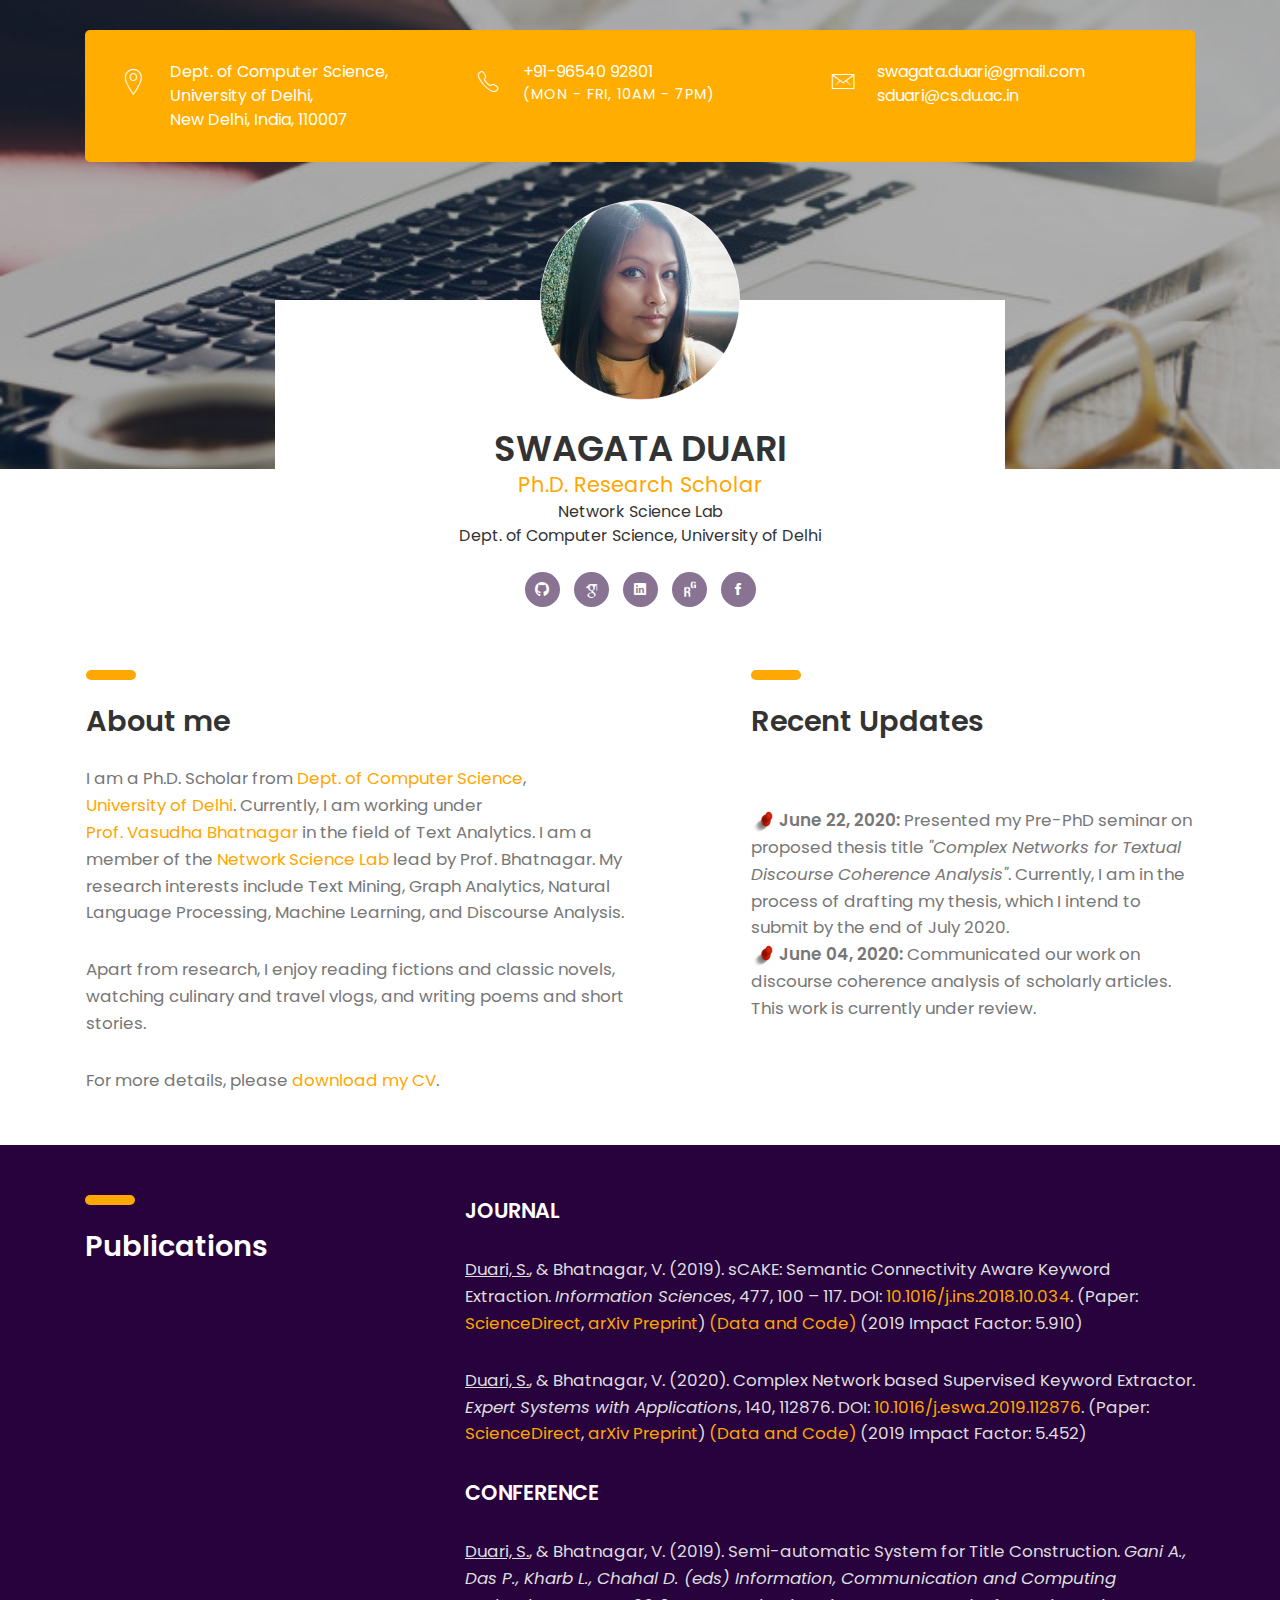
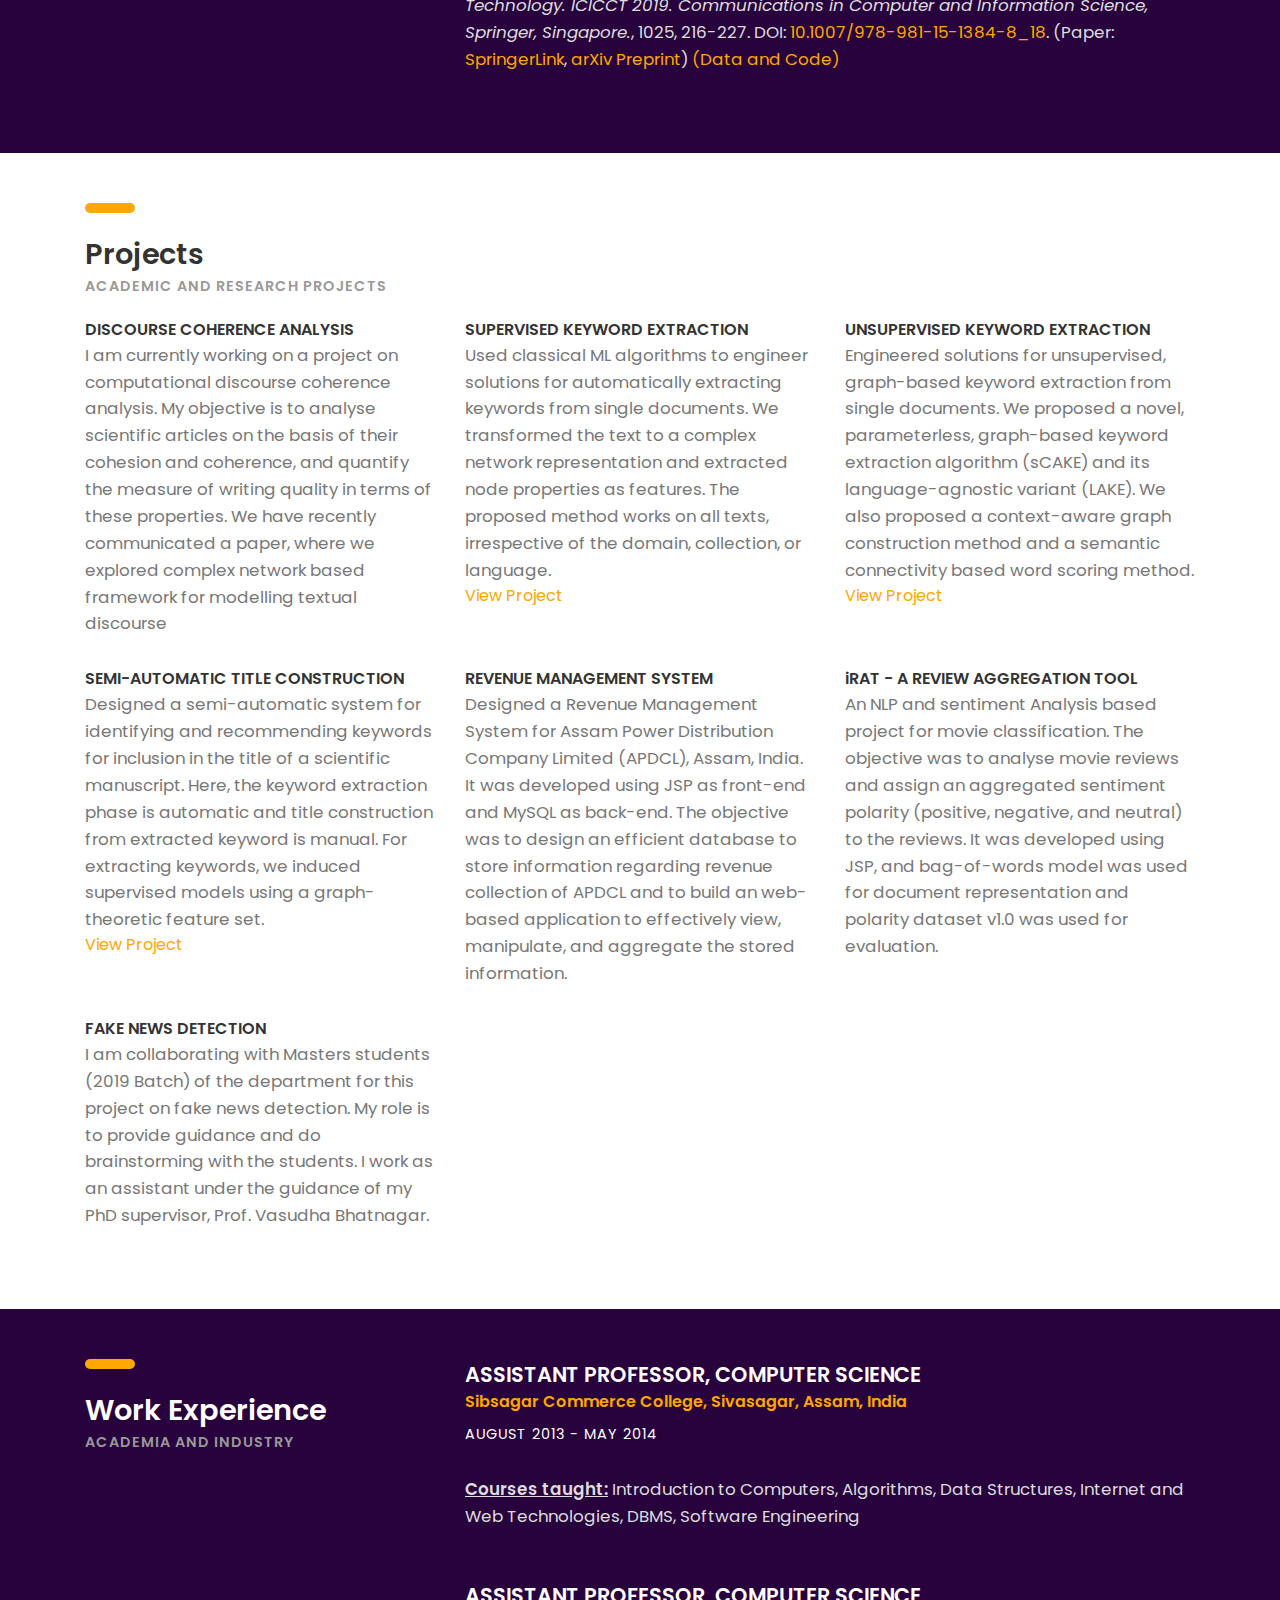
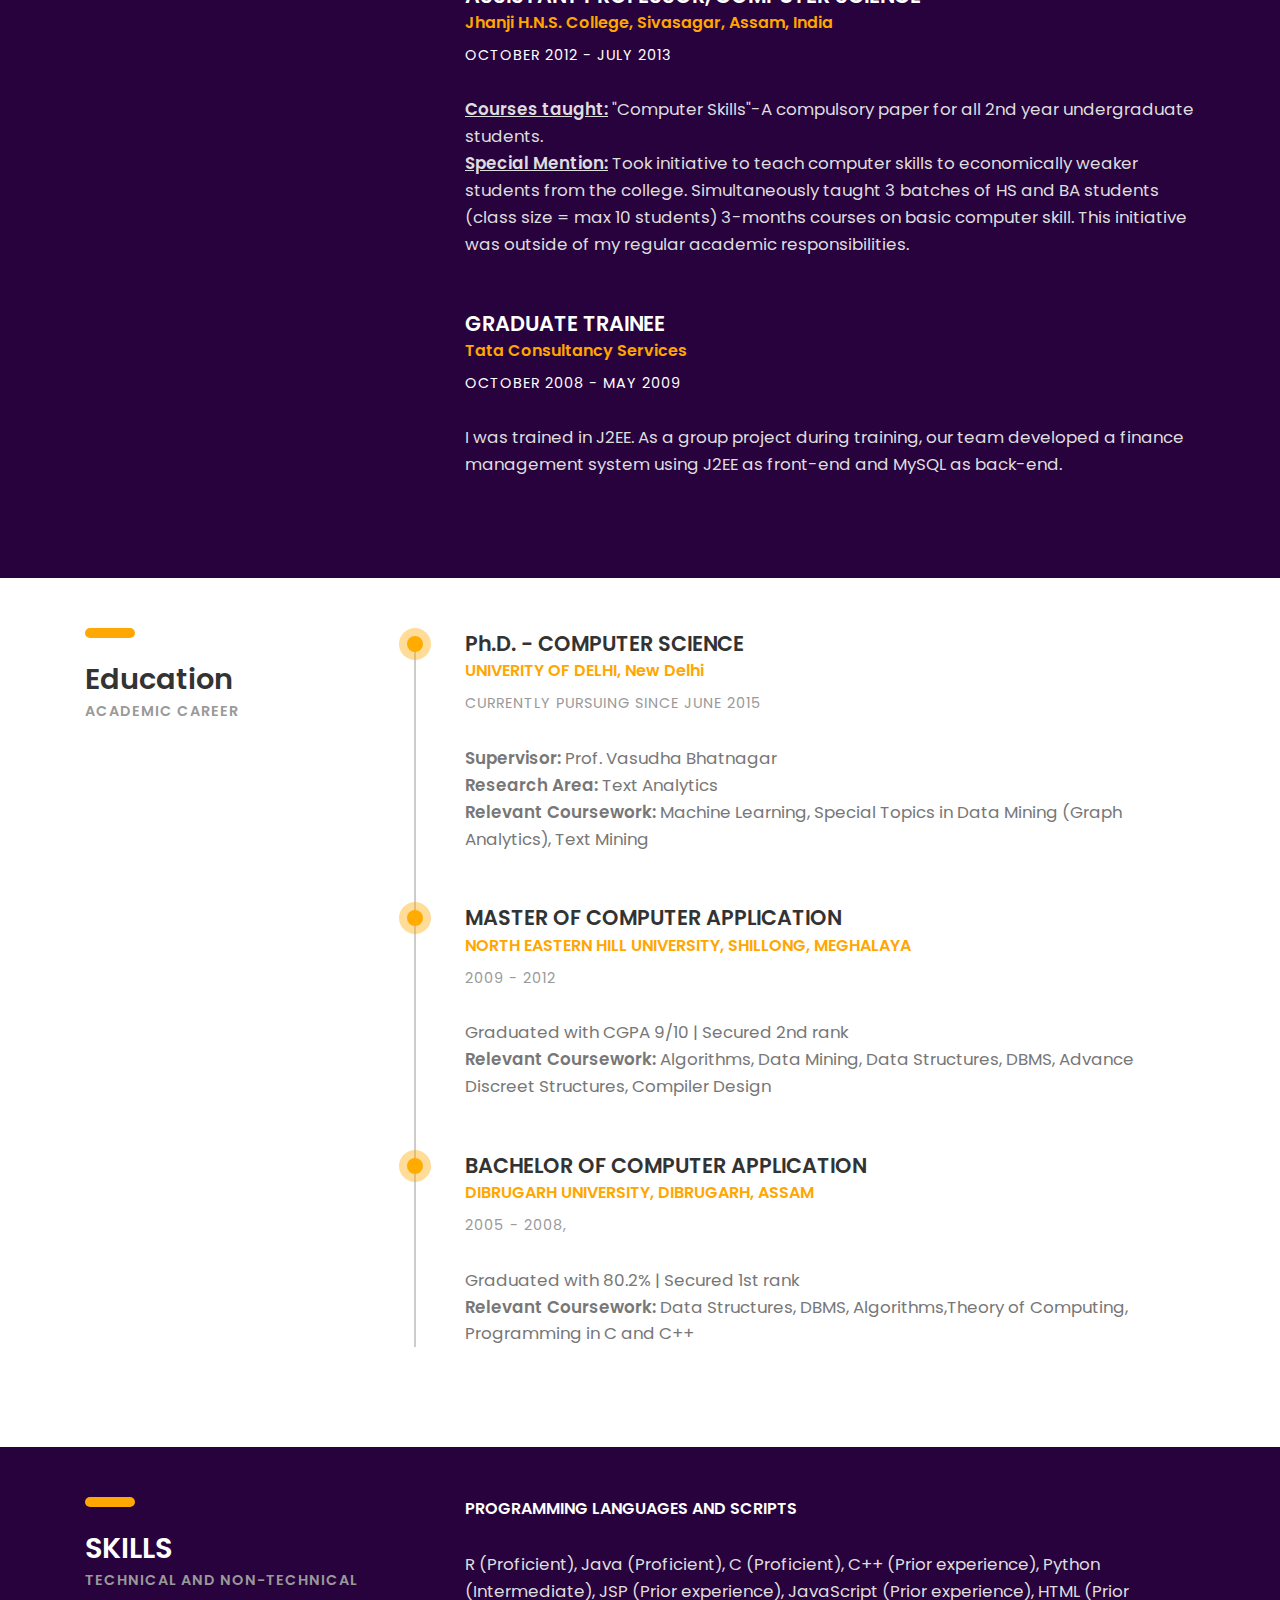
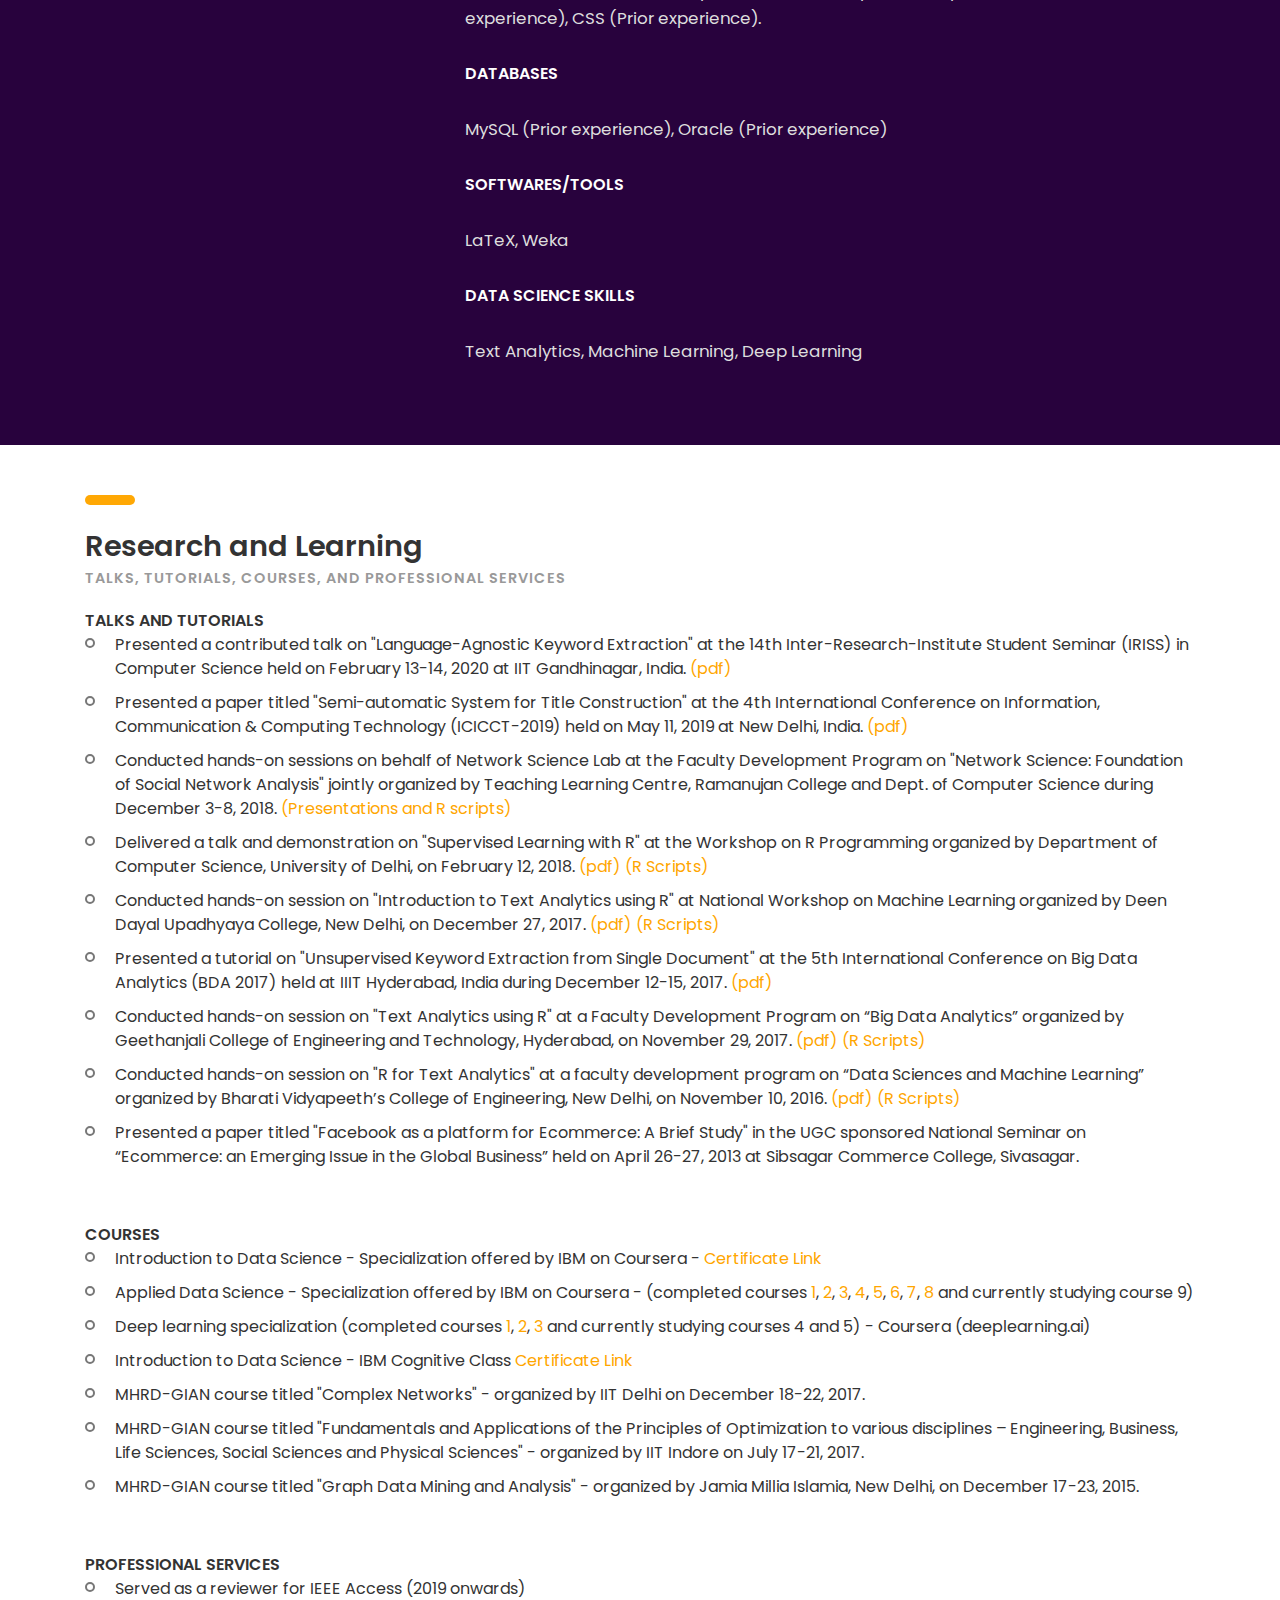
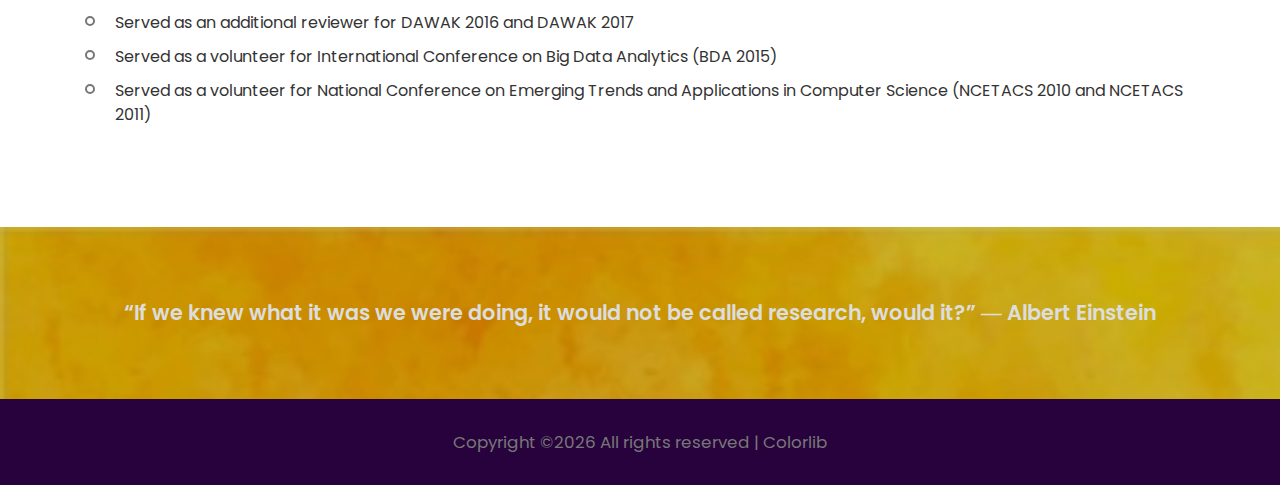
==== index.html @ e76c16fc "updated index.html" ====
<!DOCTYPE HTML>
<html lang="en">
<head>
	<title>Swagata Duari</title>
	<meta http-equiv="X-UA-Compatible" content="IE=edge">
    <meta name="viewport" content="width=device-width, initial-scale=1">
	<meta charset="UTF-8">
	
	
	<!-- Font -->
	
	<link href="https://fonts.googleapis.com/css?family=Poppins:400,500,600,700%7CAllura" rel="stylesheet">
	
	<!-- Stylesheets -->
	
	<link href="common-css/bootstrap.css" rel="stylesheet">
	
	<link href="common-css/ionicons.css" rel="stylesheet">
	
	<link href="common-css/fluidbox.min.css" rel="stylesheet">
	
	<link href="01-cv-portfolio/css/styles.css" rel="stylesheet">
	
	<link href="01-cv-portfolio/css/responsive.css" rel="stylesheet">
	
</head>
<body>
	
	<header>
		<div class="container">
			<div class="heading-wrapper">
				<div class="row">
					<div class="col-sm-6 col-md-6 col-lg-4">
						<div class="info">
							<i class="icon ion-ios-location-outline"></i>
							<div class="right-area">
								<h5>Dept. of Computer Science, University of Delhi,</h5>
								<h5> New Delhi, India, 110007</h5>
							</div><!-- right-area -->
						</div><!-- info -->
					</div><!-- col-sm-4 -->
					
					<div class="col-sm-6 col-md-6 col-lg-4">
						<div class="info">
							<i class="icon ion-ios-telephone-outline"></i>
							<div class="right-area">
								<h5>+91-96540 92801</h5>
								<h6>(MON - FRI, 10AM - 7PM)</h6>
							</div><!-- right-area -->
						</div><!-- info -->
					</div><!-- col-sm-4 -->
					
					<div class="col-sm-6 col-md-6 col-lg-4">
						<div class="info">
							<i class="icon ion-ios-email-outline"></i>
							<div class="right-area">
								<h5>swagata.duari@gmail.com</h5>
								<h5>sduari@cs.du.ac.in</h5>
							</div><!-- right-area -->
						</div><!-- info -->
					</div><!-- col-sm-4 -->
				</div><!-- row -->
			</div><!-- heading-wrapper -->
		</div><!-- container -->
	</header>

<!-- ================================================================Intro====================================================================================== -->
	
	<section class="intro-section">
		<div class="container">
			<div class="row">
				<div class="col-md-1 col-lg-2"></div>
				<div class="col-md-10 col-lg-8">
					<div class="intro">
						<div class="profile-img"><img src="images/roundPic.jpg" alt=""></div>
						<h2><b>SWAGATA DUARI</b></h2>
						<h4 class="font-yellow">Ph.D. Research Scholar</h4>
						<h5>Network Science Lab</h5>
						<h5>Dept. of Computer Science, University of Delhi</h5>
						<br>
						<ul class="social-icons">
							<li><a href="https://github.com/SDuari"><i class="ion-social-github"></i></a></li>
							<li><a href="https://scholar.google.co.in/citations?user=XP0MTwIAAAAJ&hl=en&oi=ao"><i><img src="images/gs-logo.png" alt=""/></i></a></li>
							<li><a href="https://www.linkedin.com/in/swagata-duari/"><i class="ion-social-linkedin"></i></a></li>
							<li><a href="https://www.researchgate.net/profile/Swagata_Duari2"><i><img src="images/research-gate.png" alt=""/></i></a></li>
							<li><a href="https://www.facebook.com/swagata.duari"><i class="ion-social-facebook"></i></a></li>
						</ul>
					</div><!-- intro -->
				</div><!-- col-sm-8 -->
			</div><!-- row -->
		</div><!-- container -->
	</section><!-- intro-section -->






<!-- ===============================================================About Me - Dummy============================================================================== -->
	
	
	<section class="about-section section">
		<div class="container">
			<div class="row">
				<table style="width:100%">
				<tr>
				<td><div class="col-sm-8">
					<div class="heading">
						<h3><b>About me</b></h3>
						<h6 class="font-lite-black"><b></b></h6>
					</div>

				</div><!-- col-sm-4 --></td>
				<td style="padding:0 55px 0 0;"><p> </p></td>
				<td><div class="col-sm-8">
					<div class="heading">
						<h3><b>Recent Updates</b></h3>
					</div>
				</div><!-- col-sm-4 --></td>
				</tr>

				<tr>
				<td><div class="col-sm-12">
					<p class="margin-b-30" style="text-align:left;">I am a Ph.D. Scholar from <a href="http://cs.du.ac.in/" class="font-yellow">Dept. of Computer Science</a>, <a href="http://du.ac.in" class="font-yellow">University of Delhi</a>. Currently, I am working under <a href="http://people.du.ac.in/~vbhatnagar/" class="font-yellow">Prof. Vasudha Bhatnagar</a> in the field of Text Analytics. I am a member of the <a href="http://people.du.ac.in/~vbhatnagar/NetworkScienceLab/NSLab.htm" class="font-yellow">Network Science Lab</a> lead by Prof. Bhatnagar. My research interests include Text Mining, Graph Analytics, Natural Language Processing, Machine Learning, and Discourse Analysis.</p>

					<!--<p class="margin-b-30">The goal of my PhD work is to develop computational methods for automatic analysis of long documents for the purpose of quantitative and qualitative assessment. Recently I worked on the problem of Automatic Keyword Extraction, and proposed a novel, parameterless, graph-based keyword extraction algorithm and its language-agnostic variant. I have also worked on semi-automatic title construction and supervised keyword extraction using graph-theoretic methods. Currently, I am working on the problem of coherence analysis. I intend to apply complex network based techniques to quantify coherence of text documents.</p>-->


					<p class="margin-b-30">Apart from research, I enjoy reading fictions and classic novels, watching culinary and travel vlogs, and writing poems and short stories.</p>

					<p>For more details, please <a href="https://docs.google.com/document/d/18GXI3bz4YTKmQ0t-w3q9WnqJ4L9rreQblveJZxcPjPU/export?format=pdf" class="font-yellow">download my CV</a>.</p>
				</div><!-- col-sm-8 --></td>
				<td style="padding:0 55px 0 0;"><p> </p></td>
				<td><div class="col-md-12 col-sm-12">
	  				<div class="experience margin-b-30" style="white-space:wrap">
            					<div id="image" style="display:inline;">
        						<img src="images/pin-clipart.png" style='height: 24px; width: 24px;'/>
    						</div>

    						<div id="texts" style="display:inline; white-space:wrap;"> 
        						<p style="display:inline;"><b>June 22, 2020:</b> Presented my Pre-PhD seminar on proposed thesis title <i>"Complex Networks for Textual Discourse Coherence Analysis"</i>. Currently, I am in the process of drafting my thesis, which I intend to submit by the end of July 2020.</p>
    						</div> <br/>

						<div id="image" style="display:inline;">
        						<img src="images/pin-clipart.png" style='height: 24px; width: 24px;'/>
    						</div>

    						<div id="texts" style="display:inline; white-space:wrap;"> 
        						<p style="display:inline;"><b>June 04, 2020:</b> Communicated our work on discourse coherence analysis of scholarly articles. This work is currently under review.</p>
    						</div>


						
						<!--/ul-->
         				</div><!-- section title-->
				</div><!-- col-md--></td>
				</tr>
				</table>
				
				
			</div><!-- row -->
		</div><!-- container -->
	</section><!-- about-section -->




<!-- =============================================================PUBLICATIONS============================================================================== -->

	<section class="experience-section section">
		<div class="container">
			<div class="row">
				<div class="col-sm-4">
					<div class="heading">
						<h3><b>Publications</b></h3>
						
					</div>
				</div><!-- col-sm-4 -->
				<div class="col-sm-8">
					<h4 class="margin-tb-20"><b>JOURNAL</b></h4>
					<p class="font-semi-white margin-tb-30"><u>Duari, S.</u>, & Bhatnagar, V. (2019). sCAKE: Semantic Connectivity Aware Keyword Extraction. <i>Information Sciences</i>, 477, 100 – 117. DOI: <a href="https://doi.org/10.1016/j.ins.2018.10.034" class="font-yellow">10.1016/j.ins.2018.10.034</a>. (Paper: <a href="https://www.sciencedirect.com/science/article/pii/S0020025518308521" class="font-yellow">ScienceDirect</a>, <a href="https://arxiv.org/abs/1811.10831" class="font-yellow">arXiv Preprint</a>) <a href="https://github.com/SDuari/sCAKE-and-LAKE" class="font-yellow">(Data and Code)</a> (2019 Impact Factor: 5.910)</p>

					<p class="font-semi-white margin-tb-30"><u>Duari, S.</u>, & Bhatnagar, V. (2020). Complex Network based Supervised Keyword Extractor. <I>Expert Systems with Applications</I>, 140, 112876. DOI: <a href="https://doi.org/10.1016/j.eswa.2019.112876" class="font-yellow">10.1016/j.eswa.2019.112876</a>. (Paper: <a href="https://www.sciencedirect.com/science/article/pii/S095741741930586X" class="font-yellow">ScienceDirect</a>, <a href="https://arxiv.org/abs/1909.12009" class="font-yellow">arXiv Preprint</a>) <a href="https://github.com/SDuari/Supervised-Keyword-Extraction" class="font-yellow">(Data and Code)</a> (2019 Impact Factor: 5.452)</p>


					<h4 class="margin-tb-20"><b>CONFERENCE</b></h4>
					<p class="font-semi-white margin-tb-30"><u>Duari, S.</u>, & Bhatnagar, V. (2019). Semi-automatic System for Title Construction. <i> Gani A., Das P., Kharb L., Chahal D. (eds) Information, Communication and Computing Technology. ICICCT 2019. Communications in Computer and Information Science, Springer, Singapore.</i>, 1025, 216-227. DOI: <a href="https://doi.org/10.1007/978-981-15-1384-8_18" class="font-yellow">10.1007/978-981-15-1384-8_18</a>. (Paper: <a href="https://link.springer.com/chapter/10.1007/978-981-15-1384-8_18" class="font-yellow">SpringerLink</a>, <a href="https://arxiv.org/abs/1905.00470" class="font-yellow">arXiv Preprint</a>) <a href="https://github.com/SDuari/Semiautomatic_Title_Construction" class="font-yellow">(Data and Code)</a></p>
				</div><!-- col-sm-8 -->
			</div><!-- row -->
		</div><!-- container -->
	</section><!-- journal-section -->

<!-- ================================================================PROJECTS=================================================================================== -->

	<section class="iconboxes-section section" id="counter">
		<div class="container">
			<div class="row">
				<div class="col-sm-12">
					<div class="heading">
						<h3><b>Projects</b></h3>
						<h6 class="font-lite-black"><b>ACADEMIC AND RESEARCH PROJECTS</b></h6>
					</div>
				</div><!-- col-sm-12 -->
				
				<div class="col-sm-6 col-md-6 col-lg-4">
					<div class="iconbox margin-b-30">
						<i class="line-icon icon-rocket"></i>
						<h5 class="margin-tb-20"><b>DISCOURSE COHERENCE ANALYSIS</b></h5>
						<p>I am currently working on a project on computational discourse coherence analysis. My objective is to analyse scientific articles on the basis of their      
                                                cohesion and coherence, and quantify the measure of writing quality in terms of these properties. We have recently communicated a paper, where we explored 
                                                complex network based framework for modelling textual discourse</p>
					</div><!-- counter -->
				</div><!-- col-md-4 -->
				
				<div class="col-sm-6 col-md-6 col-lg-4">
					<div class="iconbox margin-b-30">
						<i class="line-icon icon-cut"></i>
						<h5 class="margin-tb-20"><b>SUPERVISED KEYWORD EXTRACTION</b></h5>
						<p>Used classical ML algorithms to engineer solutions for automatically extracting keywords from single documents. We transformed the text to a complex 						network representation and extracted node properties as features. The proposed method works on all texts, irrespective of the domain, collection, or 							language.</p>
						<a href="https://github.com/SDuari/Supervised-Keyword-Extraction" class="font-yellow">View Project</a>
					</div><!-- counter -->
				</div><!-- col-md-4 -->
				
				<div class="col-sm-6 col-md-6 col-lg-4">
					<div class="iconbox margin-b-30">
						<i class="line-icon icon-star"></i>
						<h5 class="margin-tb-20"><b>UNSUPERVISED KEYWORD EXTRACTION</b></h5>
						<p>Engineered solutions for unsupervised, graph-based keyword extraction from single documents. We proposed a novel, parameterless, graph-based keyword 						extraction algorithm (sCAKE) and its language-agnostic variant (LAKE). We also proposed a context-aware graph construction method and a semantic 							connectivity based word scoring method.</p>
						<a href="https://github.com/SDuari/sCAKE-and-LAKE" class="font-yellow">View Project</a>
					</div><!-- counter -->
				</div><!-- col-md-4 -->

				<div class="col-sm-6 col-md-6 col-lg-4">
					<div class="iconbox margin-b-30">
						<i class="line-icon icon-star"></i>
						<h5 class="margin-tb-20"><b>SEMI-AUTOMATIC TITLE CONSTRUCTION</b></h5>
						<p>Designed a semi-automatic system for identifying and recommending keywords for inclusion in the title of a scientific manuscript. Here, the keyword 							extraction phase is automatic and title construction from extracted keyword is manual. For extracting keywords, we induced supervised models using a graph-						theoretic feature set. </p>
						<a href="https://github.com/SDuari/Semiautomatic_Title_Construction" class="font-yellow">View Project</a>
					</div><!-- counter -->
				</div><!-- col-md-4 -->

				<div class="col-sm-6 col-md-6 col-lg-4">
					<div class="iconbox margin-b-30">
						<i class="line-icon icon-star"></i>
						<h5 class="margin-tb-20"><b>REVENUE MANAGEMENT SYSTEM</b></h5>
						<p>Designed a Revenue Management System for Assam Power Distribution Company Limited (APDCL), Assam, India. It was developed using JSP as front-end and 						MySQL as back-end. The objective was to design an efficient database to store information regarding revenue collection of APDCL and to build an web-based 						application to effectively view, manipulate, and aggregate the stored information.</p>
					</div><!-- counter -->
				</div><!-- col-md-4 -->

				<div class="col-sm-6 col-md-6 col-lg-4">
					<div class="iconbox margin-b-30">
						<i class="line-icon icon-star"></i>
						<h5 class="margin-tb-20"><b>iRAT - A REVIEW AGGREGATION TOOL</b></h5>
						<p>An NLP and sentiment Analysis based project for movie classification. The objective was to analyse movie reviews and assign an aggregated sentiment 							polarity (positive, negative, and neutral) to the reviews. It was developed using JSP, and bag-of-words model was used for document representation and 							polarity dataset v1.0 was used for evaluation.</p>
					</div><!-- counter -->
				</div><!-- col-md-4 -->

				<div class="col-sm-6 col-md-6 col-lg-4">
					<div class="iconbox margin-b-30">
						<i class="line-icon icon-star"></i>
						<h5 class="margin-tb-20"><b>FAKE NEWS DETECTION</b></h5>
						<p>I am collaborating with Masters students (2019 Batch) of the department for this project on fake news detection. My role is to provide guidance and do 						brainstorming with the students. I work as an assistant under the guidance of my PhD supervisor, Prof. Vasudha Bhatnagar.</p>
					</div><!-- counter -->
				</div><!-- col-md-4 -->
				
			</div><!-- row -->
		</div><!-- container -->
	</section><!-- progression-section -->


	
<!-- =================================================================Experience========================================================================== -->
	
	<section class="experience-section section">
		<div class="container">
			<div class="row">
				<div class="col-sm-4">
					<div class="heading">
						<h3><b>Work Experience</b></h3>
						<h6 class="font-lite-black"><b>ACADEMIA AND INDUSTRY</b></h6>
					</div>
				</div><!-- col-sm-4 -->
				<div class="col-sm-8">
				
					<div class="experience margin-b-50">
						<h4><b>ASSISTANT PROFESSOR, COMPUTER SCIENCE</b></h4>
						<h5 class="font-yellow"><b>Sibsagar Commerce College, Sivasagar, Assam, India</b></h5>
						<h6 class="margin-t-10">AUGUST 2013 - MAY 2014</h6>
						<p class="font-semi-white margin-tb-30"><b><u>Courses taught:</u></b> Introduction to Computers, Algorithms, Data Structures, Internet and Web Technologies, DBMS, Software Engineering </p>
					</div><!-- experience -->
					
					<div class="experience margin-b-50">
						<h4><b>ASSISTANT PROFESSOR, COMPUTER SCIENCE</b></h4>
						<h5 class="font-yellow"><b>Jhanji H.N.S. College, Sivasagar, Assam, India</b></h5>
						<h6 class="margin-t-10">OCTOBER 2012 - JULY 2013</h6>
						<p class="font-semi-white margin-tb-30"><b><u>Courses taught:</b></u> "Computer Skills"-A compulsory paper for all 2nd year undergraduate students.</br>
						<b><u>Special Mention:</b></u> Took initiative to teach computer skills to economically weaker students from the college. Simultaneously taught 3 batches of HS and BA students (class size = max 10 students) 3-months courses on basic computer skill. This initiative was outside of my regular academic responsibilities. </p>
						
					</div><!-- experience -->

					<div class="experience margin-b-50">
						<h4><b>GRADUATE TRAINEE</b></h4>
						<h5 class="font-yellow"><b>Tata Consultancy Services</b></h5>
						<h6 class="margin-t-10">OCTOBER 2008 - MAY 2009</h6>
						<p class="font-semi-white margin-tb-30">I was trained in J2EE. As a group project during training, our team developed a finance management system using J2EE as front-end and MySQL as back-end. </p>
						
					</div><!-- experience -->
					
				</div><!-- col-sm-8 -->
			</div><!-- row -->
		</div><!-- container -->
		
	</section><!-- experience-section -->

<!-- ============================================================Education======================================================================================== -->
	
	<section class="education-section section">
		<div class="container">
			<div class="row">
				<div class="col-sm-4">
					<div class="heading">
						<h3><b>Education</b></h3>
						<h6 class="font-lite-black"><b>ACADEMIC CAREER</b></h6>
					</div>
				</div><!-- col-sm-4 -->
				<div class="col-sm-8">
					<div class="education-wrapper">
						<div class="education margin-b-50">
							<h4><b>Ph.D. - COMPUTER SCIENCE</b></h4>
							<h5 class="font-yellow"><b>UNIVERITY OF DELHI, New Delhi</b></h5>
							<h6 class="font-lite-black margin-t-10">CURRENTLY PURSUING SINCE JUNE 2015</h6>
							<p class="margin-tb-30"><b>Supervisor:</b> Prof. Vasudha Bhatnagar</br>
										<b>Research Area:</b> Text Analytics </br>
										<b>Relevant Coursework:</b> Machine Learning, Special Topics in Data Mining (Graph Analytics), Text Mining </p>
						</div><!-- education -->
						
						<div class="education margin-b-50">
							<h4><b>MASTER OF COMPUTER APPLICATION</b></h4>
							<h5 class="font-yellow"><b>NORTH EASTERN HILL UNIVERSITY, SHILLONG, MEGHALAYA</b></h5>
							<h6 class="font-lite-black margin-t-10">2009 - 2012</h6>
							<p class="margin-tb-30">Graduated with CGPA 9/10 | Secured 2nd rank</br>
										<b>Relevant Coursework:</b> Algorithms, Data Mining, Data Structures, DBMS, Advance Discreet Structures, Compiler Design</p>
						</div><!-- education -->
						
						<div class="education margin-b-50">
							<h4><b>BACHELOR OF COMPUTER APPLICATION</b></h4>
							<h5 class="font-yellow"><b>DIBRUGARH UNIVERSITY, DIBRUGARH, ASSAM</b></h5>
							<h6 class="font-lite-black margin-t-10">2005 - 2008, </h6>
							<p class="margin-tb-30">Graduated with 80.2% | Secured 1st rank</br>
										<b>Relevant Coursework:</b> Data Structures, DBMS, Algorithms,Theory of Computing, Programming in C and C++</p>
						</div><!-- education -->
					</div><!-- education-wrapper -->
				</div><!-- col-sm-8 -->
			</div><!-- row -->
		</div><!-- container -->
		
	</section><!-- education-section -->


<!-- =============================================================SKILLS============================================================================== -->

	<section class="experience-section section">
		<div class="container">
			<div class="row">
				<div class="col-sm-4">
					<div class="heading">
						<h3><b>SKILLS</b></h3>
						<h6 class="font-lite-black"><b>TECHNICAL AND NON-TECHNICAL</b></h6>
					</div>
				</div><!-- col-sm-4 -->
				<div class="col-sm-8">
					<h5 class="margin-tb-20"><b>PROGRAMMING LANGUAGES AND SCRIPTS</b></h5>
					<p class="font-semi-white margin-tb-30">R (Proficient), Java (Proficient), C (Proficient), C++ (Prior
					experience), Python (Intermediate), JSP (Prior experience), JavaScript (Prior experience), HTML (Prior
					experience), CSS (Prior experience).</p>

					<h5 class="margin-tb-20"><b>DATABASES</b></h5>
					<p class="font-semi-white margin-tb-30">MySQL (Prior experience), Oracle (Prior experience)</p>

										

					<h5 class="margin-tb-20"><b>SOFTWARES/TOOLS</b></h5>
					<p class="font-semi-white margin-tb-30">LaTeX, Weka</p>

					<h5 class="margin-tb-20"><b>DATA SCIENCE SKILLS</b></h5>
					<p class="font-semi-white margin-tb-30">Text Analytics, Machine Learning, Deep Learning</p>
				</div><!-- col-sm-8 -->
			</div><!-- row -->
		</div><!-- container -->
	</section><!-- journal-section -->


<!-- ==============================================================RESEARCH AND LEARNING==================================================================== -->

<section class="education-section section">
		<div class="container">
			<div class="row">
				<div class="col-sm-8">
					<div class="heading">
						<h3><b>Research and Learning</b></h3>
						<h6 class="font-lite-black"><b>TALKS, TUTORIALS, COURSES, AND PROFESSIONAL SERVICES</b></h6>
					</div>
				</div><!-- col-sm-4 -->


			</div><!-- row -->
		</div><!-- container -->
		
		
		<div class="container">
			<div class="row">
				<div class="col-md-12 col-sm-12">
	  				<div class="experience margin-b-50">
            					<h5 class="margin-tb-20"><b>TALKS AND TUTORIALS</b></h5>
						<ul class="list margin-b-30">
						<li>Presented a contributed talk on "Language-Agnostic Keyword Extraction" at the 14th Inter-Research-Institute Student Seminar (IRISS) in Computer Science 						held on February 13-14, 2020 at IIT Gandhinagar, India. <a href="https://drive.google.com/open?id=1lowP1t8vgYLv4iL13QObIQLhR7VxJueH" class="font-yellow" 						>(pdf)</a></li>

						<li>Presented a paper titled "Semi-automatic System for Title Construction" at the 4th International Conference on Information, Communication & Computing 						Technology (ICICCT-2019) held on May 11, 2019 at New Delhi, India. <a href="https://drive.google.com/open?id=1UBiF9HQsLdJRKBgSruiJFwmNpL9pgUdT" class="font-yellow">(pdf)</a></li>

						<li>Conducted hands-on sessions on behalf of Network Science Lab at the Faculty Development Program on "Network Science: Foundation of 									Social Network Analysis" jointly organized by Teaching Learning Centre, Ramanujan College and Dept. of Computer Science during December 3-8, 2018. <a href 						="https://github.com/kirtiJain25/FDP_18" class="font-yellow">(Presentations and R scripts)</a></li>

						<li>Delivered a talk and demonstration on "Supervised Learning with R" at the Workshop on R Programming organized by Department of Computer Science, 							University of Delhi, on February 12, 2018. <a href = "https://drive.google.com/file/d/1qd1uMKx8swqth0C8B0iBmvWSLQCjd-Ou/view" class="font-yellow">(pdf)</a> 						<a href="https://github.com/SDuari/Supervised-Learning-in-R" class="font-yellow">(R Scripts)</a> </li>

						<li>Conducted hands-on session on "Introduction to Text Analytics using R" at National Workshop on Machine Learning organized by Deen Dayal Upadhyaya 							College, New Delhi, on December 27, 2017. <a href = "https://drive.google.com/file/d/1xCFVnOv1qRJ7gnBMkho3CSALOUHdB8Fu/view" class="font-yellow">(pdf)</a> 						<a href="https://github.com/SDuari/Text-Analytics" class="font-yellow">(R Scripts)</a> </li>

						
						<li>Presented a tutorial on "Unsupervised Keyword Extraction from Single Document" at the 5th International Conference on Big Data Analytics (BDA 							2017) held at IIIT Hyderabad, India during December 12-15, 2017. <a href = "https://drive.google.com/file/d/1wURS0RhmwLfLFsBXVYsWLDEJjvgA6qhb/								view" class="font-yellow">(pdf)</a> </li>

						<li>Conducted hands-on session on "Text Analytics using R" at a Faculty Development Program on “Big Data Analytics” organized by Geethanjali College 							of Engineering and Technology, Hyderabad, on November 29, 2017. <a href = "https://drive.google.com/file/d/1xCFVnOv1qRJ7gnBMkho3CSALOUHdB8Fu/								view" class="font-yellow">(pdf)</a> <a href="https://github.com/SDuari/Text-Analytics" class="font-yellow">(R Scripts)</a> </li>

						<li>Conducted hands-on session on "R for Text Analytics" at a faculty development program on “Data Sciences and Machine Learning” organized by 								Bharati Vidyapeeth’s College of Engineering, New Delhi, on November 10, 2016. <a href = "https://drive.google.com/file/d/										1xCFVnOv1qRJ7gnBMkho3CSALOUHdB8Fu/view" class="font-yellow">(pdf)</a> <a href="https://github.com/SDuari/Text-Analytics" class="font-yellow">(R Scripts)</a> 						</li>

						<li>Presented a paper titled "Facebook as a platform for Ecommerce: A Brief Study" in the UGC sponsored National Seminar on “Ecommerce: an Emerging 							Issue in the Global Business” held on April 26-27, 2013 at Sibsagar Commerce College, Sivasagar. </li>
						</ul>
						</br>

						<h5 class="margin-tb-20"><b>COURSES</b></h5>
						<ul class="list margin-b-30">

						<li>Introduction to Data Science - Specialization offered by IBM on Coursera - <a href="https://coursera.org/share/8e2f698589c37ad675ba4c27e0b2c30a" 
                                                class="font-yellow">Certificate Link</a> </li>

						<li>Applied Data Science - Specialization offered by IBM on Coursera -
						(completed courses <a href="https://coursera.org/share/29dfba20331f6f73738f8ab06d6b2d23" class="font-yellow">1</a>, 
						<a href="https://coursera.org/share/4c2fa74281ae715529e565e7e0b89bb3" class="font-yellow">2</a>, 
						<a href="https://coursera.org/share/93351f44e702ed4c6e94987388d30049" class="font-yellow">3</a>, 
						<a href="https://coursera.org/share/a92821c4179eae2020c995364491372d" class="font-yellow">4</a>, 
                                                <a href="https://coursera.org/share/12abaed59f32547c6a40d8ba3f6bfa96" class="font-yellow">5</a>, 
						<a href="https://coursera.org/share/6e8c1123c3df29dac0fd442900534e68" class="font-yellow">6</a>, 
						<a href="https://coursera.org/share/ac1a57784901a50030378fbee3258871" class="font-yellow">7</a>, 
						<a href="https://coursera.org/share/f79d11abcc3d089307ca0447a8615161" class="font-yellow">8</a> and currently studying course 9)</li>
						
						<li>Deep learning specialization (completed courses <a href="https://coursera.org/share/33fca0aab27ed29d46bbc8850be74d41" class="font-yellow">1</a>,
						<a href = "https://coursera.org/share/41dc94ef9df856f66c20afb90aea90ce" class="font-yellow">2</a>, 
						<a href = "https://coursera.org/share/62a59c98d1b64e20222713801ecc013e" class="font-yellow">3</a> 
						and currently studying courses 4 and 5) - Coursera (deeplearning.ai)</li>
						
						<li>Introduction to Data Science - IBM Cognitive Class <a href = "https://courses.cognitiveclass.ai/certificates/											bc075571322f4ade8a8aedd0892f2654" class="font-yellow">Certificate Link</a></li>
						
						<li>MHRD-GIAN course titled "Complex Networks" - organized by IIT Delhi on December 18-22, 2017.</li>
			
						<li>MHRD-GIAN course titled "Fundamentals and Applications of the Principles of Optimization to various disciplines – Engineering, Business, Life Sciences, 						Social Sciences and Physical Sciences" - organized by IIT Indore on July 17-21, 2017.</li>
			
						<li>MHRD-GIAN course titled "Graph Data Mining and Analysis" - organized by Jamia Millia Islamia, New Delhi, on December 17-23, 2015.</li>
  						</ul>
						</br>

						<h5 class="margin-tb-20"><b>PROFESSIONAL SERVICES</b></h5>
						<ul class="list margin-b-30">
	    					<li>Served as a reviewer for IEEE Access (2019 onwards)</li>
	    					<li>Served as an additional reviewer for DAWAK 2016 and DAWAK 2017</li>
	    					<li>Served as a volunteer for International Conference on Big Data Analytics (BDA 2015)</li>
	    					<li>Served as a volunteer for National Conference on Emerging Trends and Applications in Computer Science (NCETACS 2010 and NCETACS 2011)</li>
						</ul>	    
         				</div><!-- section title-->
				</div><!-- col-md-->
      			</div><!-- row-->
    		</div><!-- container-->
	</section><!-- education-section -->

<!-- =============================================================Quote================================================================================ -->
	
	<section class="counter-section" id="counter">
		<div class="container">
			<div class="quote">
			
				<h4 class="font-semi-white"><b>“If we knew what it was we were doing, it would not be called research, would it?” ― Albert Einstein</b></h4>
				
			</div><!-- row-->
		</div><!-- container-->
    </section><!-- counter-section-->

<!-- ===========================================================Footer======================================================================================= -->
	
	<footer>
		<p class="copyright">
			<!-- Link back to Colorlib can't be removed. Template is licensed under CC BY 3.0. -->
Copyright &copy;<script>document.write(new Date().getFullYear());</script> All rights reserved | <a href="https://colorlib.com" target="_blank">Colorlib</a>
<!-- Link back to Colorlib can't be removed. Template is licensed under CC BY 3.0. -->
		</p>


	</footer>
	
	
	<!-- SCIPTS -->
	
	<script src="common-js/jquery-3.2.1.min.js"></script>
	
	<script src="common-js/tether.min.js"></script>
	
	<script src="common-js/bootstrap.js"></script>
	
	<script src="common-js/isotope.pkgd.min.js"></script>
	
	<script src="common-js/jquery.waypoints.min.js"></script>
	
	<script src="common-js/progressbar.min.js"></script>
	
	<script src="common-js/jquery.fluidbox.min.js"></script>
	
	<script src="common-js/scripts.js"></script>
	
</body>
</html>
---- common-css/fluidbox.min.css ----
@-webkit-keyframes a{0%{-webkit-transform:translate(-50%,-50%) rotateX(0) rotateY(0);transform:translate(-50%,-50%) rotateX(0) rotateY(0)}50%{-webkit-transform:translate(-50%,-50%) rotateX(-180deg) rotateY(0);transform:translate(-50%,-50%) rotateX(-180deg) rotateY(0)}to{-webkit-transform:translate(-50%,-50%) rotateX(-180deg) rotateY(-180deg);transform:translate(-50%,-50%) rotateX(-180deg) rotateY(-180deg)}}@keyframes a{0%{-webkit-transform:translate(-50%,-50%) rotateX(0) rotateY(0);transform:translate(-50%,-50%) rotateX(0) rotateY(0)}50%{-webkit-transform:translate(-50%,-50%) rotateX(-180deg) rotateY(0);transform:translate(-50%,-50%) rotateX(-180deg) rotateY(0)}to{-webkit-transform:translate(-50%,-50%) rotateX(-180deg) rotateY(-180deg);transform:translate(-50%,-50%) rotateX(-180deg) rotateY(-180deg)}}.fluidbox{outline:none}.fluidbox__overlay{background-color:hsla(0,0%,100%,.85);cursor:pointer;cursor:zoom-out;opacity:0;pointer-events:none;position:fixed;top:-100%;left:0;bottom:-100%;right:0;-webkit-transition:all .5s ease-in-out;transition:all .5s ease-in-out}.fluidbox--opened .fluidbox__overlay{pointer-events:auto}.fluidbox__wrap{background-position:center center;background-size:cover;margin:0 auto;position:relative;-webkit-transition:all .5s ease-in-out;transition:all .5s ease-in-out}.fluidbox--closed .fluidbox__thumb,.fluidbox__thumb{-webkit-transition:opacity 0s ease-in-out 0s;transition:opacity 0s ease-in-out 0s}.fluidbox__ghost{background-size:100% 100%;background-position:center center;background-repeat:no-repeat;position:absolute;-webkit-transition:opacity 0s 0s,-webkit-transform .5s 0s;transition:opacity 0s 0s,-webkit-transform .5s 0s;transition:opacity 0s 0s,transform .5s 0s;transition:opacity 0s 0s,transform .5s 0s,-webkit-transform .5s 0s}.fluidbox--opened .fluidbox__ghost{cursor:pointer;cursor:zoom-out}.fluidbox--closed .fluidbox__ghost{-webkit-transition:opacity 0s .5s,-webkit-transform .5s 0s;transition:opacity 0s .5s,-webkit-transform .5s 0s;transition:opacity 0s .5s,transform .5s 0s;transition:opacity 0s .5s,transform .5s 0s,-webkit-transform .5s 0s}.fluidbox__loader{opacity:0;-webkit-perspective:200px;perspective:200px;pointer-events:none;position:absolute;top:0;left:0;bottom:0;right:0}.fluidbox__loader:before{background-color:hsla(0,0%,100%,.85);content:'';-webkit-transform-style:preserve-3d;transform-style:preserve-3d;position:absolute;top:50%;left:50%;width:20%;padding-bottom:20%;-webkit-transform:translate(-50%,-50%);transform:translate(-50%,-50%);-webkit-transition-property:-webkit-transform;transition-property:-webkit-transform;transition-property:transform;transition-property:transform,-webkit-transform;-webkit-transition-duration:.5s;transition-duration:.5s;-webkit-transition-delay:0s;transition-delay:0s}.fluidbox--loading .fluidbox__loader{opacity:1;-webkit-transition:opacity .5s ease-in-out .5s;transition:opacity .5s ease-in-out .5s}.fluidbox--loading .fluidbox__loader:before{-webkit-animation:a 1s 0s infinite ease-in-out forwards;animation:a 1s 0s infinite ease-in-out forwards}
/*# sourceMappingURL=fluidbox.min.css.map */
---- 01-cv-portfolio/css/styles.css ----
/*
====================================================

* 	[Master Stylesheet]
	
	Theme Name :  
	Version    :  
	Author     :  
	Author URI :  

====================================================

	TOC
	
	1. PRIMARY STYLES
	2. COMMONS FOR PAGE DESIGN
	3. HEADER
	4. INTRO SECTION
	5. PORFOLIO SECTION
	6. ABOUT SECTION
	7. EXPERIENCE SECTION
	8. EDUCATION SECTION
	9. COUNTER SECTION
	10. FOOTER

====================================================


/* ---------------------------------
1. PRIMARY STYLES
--------------------------------- */

html{ font-size: 100%; height: 100%; overflow-x: hidden; margin: 0px;  padding: 0px; touch-action: manipulation; }


body{ font-size: 16px; font-family: 'Poppins', serif; width: 100%; height: 100%; margin: 0; font-weight: 400;
	-webkit-font-smoothing: antialiased; -moz-osx-font-smoothing: grayscale; word-wrap: break-word; 
	color: #333; }

h1, h2, h3, h4, h5, h6, p, a, ul, span, li, img, inpot, button{ margin: 0; padding: 0; }

h1,h2,h3,h4,h5,h6{ line-height: 1.5; font-weight: inherit; }

h1,h2,h3{ font-family: 'Poppins', cursive; }

p{ line-height: 1.6; font-size: 1.05em; font-weight: 400; color: #777; }

h1{ font-size: 4em; line-height: 1; }
h2{ font-size: 2.2em; line-height: 1.1; }
h3{ font-size: 1.8em; }
h4{ font-size: 1.3em; }
h5{ font-size: 1em; }
h6{ font-size: .9em; letter-spacing: 1px; }

a, button{ display: inline-block; text-decoration: none; color: inherit; line-height: 1; 
	-webkit-transition: all .25s ease-in-out; transition: all .25s ease-in-out; }

a:focus, a:active, a:hover,
button:focus, button:active, button:hover,
a b.light-color:hover{ text-decoration: none; color: #FFA804; }

b{ font-weight: 600; }

img{ width: 100%; }

li{ list-style: none; display: inline-block; }

span{ display: inline-block; }

button{ outline: 0; border: 0; background: none; cursor: pointer; }

.icon{ font-size: 1.1em; display: inline-block; line-height: inherit; }

[class^="icon-"]:before, [class*=" icon-"]:before{ line-height: inherit; }

b.max-bold{ font-weight: 700; }



/* ---------------------------------
2. COMMONS FOR PAGE DESIGN
--------------------------------- */

.section{ padding: 50px 0 50px; }

.section .heading{ margin-bottom: 20px; }

.section .heading:before{ content:''; height: 10px; width: 50px; border-radius: 5px;
	margin-bottom: 20px; display: block; background: #FFA804; }
	
.margin-t-10{ margin-top: 10px; }

.margin-b-10{ margin-bottom: 10px; }
.margin-b-30{ margin-bottom: 30px; }
.margin-b-50{ margin-bottom: 50px; }

.margin-tb-30{ margin-top: 30px; margin-bottom: 30px; }

.font-yellow{ color: #FFA600; }

.font-semi-white{ color: #ddd; }

.font-lite-black{ color: #999; }


/* ---------------------------------
3. HEADER
--------------------------------- */

header{ position: absolute; top: 30px; left: 0; right: 0; z-index: 100; }

header .heading-wrapper{ border-radius: 5px; padding: 30px 40px 20px; background: #FFAD01; color: #fff; }

header .info{ margin-bottom: 10px; }

header .info .icon{ float: left; font-size: 30px; }

header .info .right-area{ margin-left: 45px; }

header .downlad-btn{ padding: 15px 30px; border-radius: 4px; float: right; margin-top: 30px;
	box-shadow: inset 0 0px 4px rgba(0,0,0,.3); background: #FFAD01; color: #fff; 
	-webkit-transition: all .2s ease; transition: all .2s ease; }

header .downlad-btn:hover{ -webkit-transform: translateY(-4px); transform: translateY(-4px); }


/* ---------------------------------
4. INTRO SECTION
--------------------------------- */

.intro-section{ padding-top: 200px; position: relative; background-size: cover; 
	z-index: 1;background-image: url(../../images/banner3.jpg); }

.intro-section:before{ content:''; z-index: -1; position: absolute; top: 0; bottom: 0; left: 0; 
	right: 0; background: rgba(0,0,0, .2); }
	
.intro-section:after{ content: ''; position: absolute; bottom: 0; left: 0; right: 0;
	height: 150px; z-index: -1; background: #fff; }

.intro{ padding: 0 20px; margin-top: 100px; text-align: center; background: #fff; }

.intro .profile-img{ height: 200px; width: 200px; border-radius: 100px; margin: 0 auto; 
	overflow: hidden; position: relative; top: -100px; margin-bottom: -70px;  }

.intro .information > li{ display: block; margin: 5px 0; }

.intro .social-icons > li > a{ height: 35px; line-height: 35px; width: 35px; border-radius: 20px; 
	overflow: hidden; z-index: 1; position: relative; margin: 0 5px 5px; background: #887392; color: #fff; }

.intro .social-icons > li > a:after{ content: ''; position: absolute; bottom: 0; left: 0; right: 0;
	top: 0; z-index: -1; border-radius: 20px; background: #FFA804; 
	-webkit-transition: all .2s ease; transition: all .2s ease;
	-webkit-transform: scale(0); transform: scale(0); }

.intro .social-icons > li > a:hover:after{ -webkit-transform: scale(1); transform: scale(1); }


/* ---------------------------------
5. PORFOLIO SECTION
--------------------------------- */

.portfolio-section{ padding-bottom: 30px; }

.portfolio-section .portfolioFilter{ margin-top: 60px; color: #666; }

.portfolio-section .portfolioFilter a{ margin: 10px 10px 10px 10px; }

.portfolio-section .portfolioFilter a.current{  color: #FFA804; }

.portfolio-section .portfolioContainer{ margin-left: 170px; margin-right: 160px; }

.portfolio-section .p-item{ display: inline; width: 50%; padding: 0 7.5px 0; margin-bottom: 15px; margin-top: 15px;}

.portfolio-section .p-item a{ display: inline; }


/* ---------------------------------
6. ABOUT SECTION
--------------------------------- */

.radial-progress{ position: relative; max-width: 200px; margin: 0 auto; }

.radial-progress .progressbar-text{ font-size: 2.2em; font-weight: 500; 
	padding-bottom: 25px!important; color: #333!important; }

.radial-progress .progressbar-text:after{ content:'%'; }

.radial-progress .progress-title{ position: absolute; top: 50%; left: 50%; width: 100%;
	letter-spacing: 0; text-align: center; transform: translate(-50%, 15px); color: #777; }

	

/* ---------------------------------
7. EXPERIENCE SECTION
--------------------------------- */

.experience-section{ background: #28023D; color: #fff; }

.experience .list > li{ display: block; position: relative; margin-bottom: 10px; padding-left: 30px; }

.experience .list > li:before{ content: ''; position: absolute; top: 5px; left: 0; height: 10px; 
	width: 10px; margin-top: 0px; display: block; border-radius: 10px; border: 2px solid #777; }

	
/* ---------------------------------
8. EDUCATION SECTION
--------------------------------- */

.education-wrapper{ position: relative; }

.education-wrapper:after{ content:''; position: absolute; top: 8px; bottom: 0; left: -51px;
	width: 2px; background: #ccc; }

.education-wrapper .education{ position: relative; }

.education-wrapper .education:after{ content:''; position: absolute; top: 8px; left: -58px; width: 16px; 
	height: 16px; border-radius: 10px; z-index: 1;
	box-shadow: 0 0 0 8px rgba(255,171,0, .4); background: #FFAB00; }
	
	
/* ---------------------------------
9. COUNTER SECTION
--------------------------------- */

.counter-section{ position: relative; padding: 70px 0 70px; background-size: cover; z-index: 1; 
	background-image: url(../../images/slider-yellow-1.jpg); color: #fff; }

.counter-section:after{ content:''; z-index: -1; position: absolute; top: 0; bottom: 0; left: 0; 
	right: 0; background: rgba(0,0,0, .2); }

.counter{ position: relative; }
	
.counter .title{ text-align: right; margin-right: 130px; }

.counter .desc{ position: absolute; bottom: 4px; right: 0px; width: 110px; }


/* RADIAL PREOGRESS SECTION */


.radial-progress{ position: relative; max-width: 200px; margin: 0 auto; }

.radial-progress .progressbar-text{ font-size: 2.2em; font-weight: 500; 
	padding-bottom: 25px!important; color: #333!important; }

.radial-progress .progressbar-text:after{ content:'%'; }

.radial-progress .progress-title{ position: absolute; top: 50%; left: 50%; width: 100%;
	letter-spacing: 0; text-align: center; transform: translate(-50%, 15px); color: #777; }

	
	
/* ---------------------------------
10. FOOTER
--------------------------------- */
.quote{text-align: center; }

.copyright{ text-align: center; padding: 30px 0; background: #28023D; }
---- 01-cv-portfolio/css/responsive.css ----
/* Screens Resolution : 992px
-------------------------------------------------------------------------- */
@media only screen and (max-width: 1200px) {
	/* ---------------------------------
	9. COUNTER SECTION
	--------------------------------- */

	.counter-section{ text-align: center; padding: 50px 0 20px; }

	.counter{ display: inline-block; }
	
	.counter .desc{ text-align: left; }
}

/* Screens Resolution : 992px
-------------------------------------------------------------------------- */
@media only screen and (max-width: 992px) {
	
	/* ---------------------------------
	4. INTRO SECTION
	--------------------------------- */

	.intro-section{ padding-top: 250px; }
	
}

/* Screens Resolution : 767px
-------------------------------------------------------------------------- */
@media only screen and (max-width: 767px) {
	
	/* ---------------------------------
	1. PRIMARY STYLES
	--------------------------------- */

	p{ line-height: 1.4; }

	h1{ font-size: 3em; }
	h2{ font-size: 2em; }
	h3{ font-size: 1.8em; }


	
	/* ---------------------------------
	2. COMMONS FOR PAGE DESIGN
	--------------------------------- */

	.section{ padding: 50px 0 0px; }

	.section .heading{ margin-bottom: 30px; }

	
	/* ---------------------------------
	4. INTRO SECTION
	--------------------------------- */

	.intro-section{ padding-top: 350px; }


	/* ---------------------------------
	5. PORFOLIO SECTION
	--------------------------------- */

	.portfolio-section{ padding-bottom: 0; }
	
	.portfolio-section .portfolioFilter{ margin: 0px 0 10px; }
	
	.portfolio-section .portfolioContainer{ margin-left: 0; margin-right: 0; }

	.portfolio-section .p-item{ width: 50%; padding: 0 15px 0px; }

	.portfolio-section .p-item{ max-width: 400px; }

	
	/* ---------------------------------
	8. EDUCATION SECTION
	--------------------------------- */
	
	.education-wrapper:after,
	.education-wrapper .education:after{ display: none; }

}

/* Screens Resolution : 575px
-------------------------------------------------------------------------- */
@media only screen and (max-width: 575px) {
	
	/* ---------------------------------
	1. PRIMARY STYLES
	--------------------------------- */

	body{ font-size: 14px;  }
	

	/* ---------------------------------
	5. PORFOLIO SECTION
	--------------------------------- */
	
	.portfolio-section .p-item{ width: 100%; }
	
}

/* Screens Resolution : 479px
-------------------------------------------------------------------------- */
@media only screen and (max-width: 479px) {


}

/* Screens Resolution : 359px
-------------------------------------------------------------------------- */
@media only screen and (max-width: 359px) {
	
	/* ---------------------------------
	3. HEADER
	--------------------------------- */

	header .heading-wrapper{  padding: 30px 20px 20px; }

	header .info .icon{ font-size: 25px; }

	header .info .right-area{ margin-left: 35px; }

}

/* Screens Resolution : 290px
-------------------------------------------------------------------------- */
@media only screen and (max-width: 290px) {

	
}

/* Screens Resolution : 290px
-------------------------------------------------------------------------- */
@media only screen and (max-width: 260px) {
	
	/* ---------------------------------
	3. HEADER
	--------------------------------- */

	header .heading-wrapper{  padding: 10px 15px 0px; }

	header .info .icon{ font-size: 15px; }

	header .info .right-area{ margin-left: 20px; }
	
	/* ---------------------------------
	4. INTRO SECTION
	--------------------------------- */

	.intro .profile-img{ width: 80%; height: auto; top: 0; margin-bottom: 10px; }
	
	.intro{ padding: 20px 10px 0; margin-right: -15px; margin-left: -15px; }
	
}
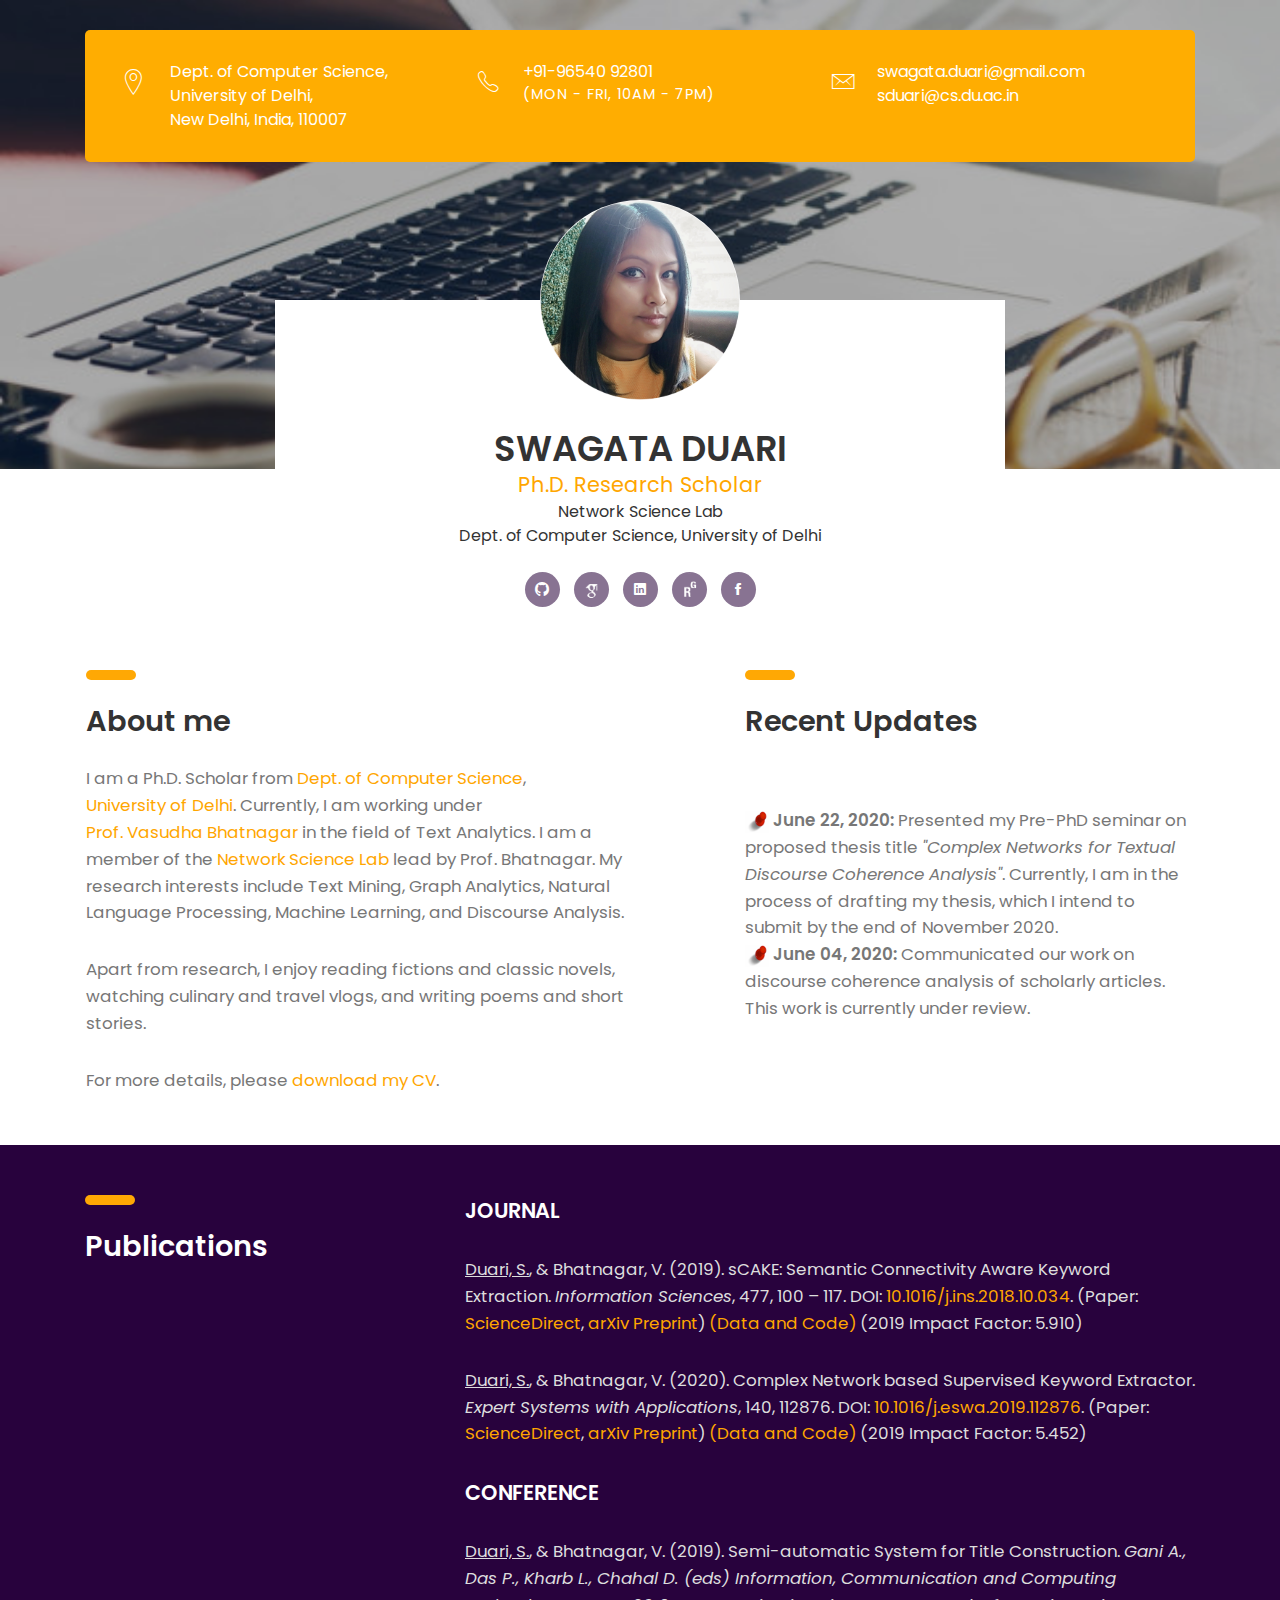
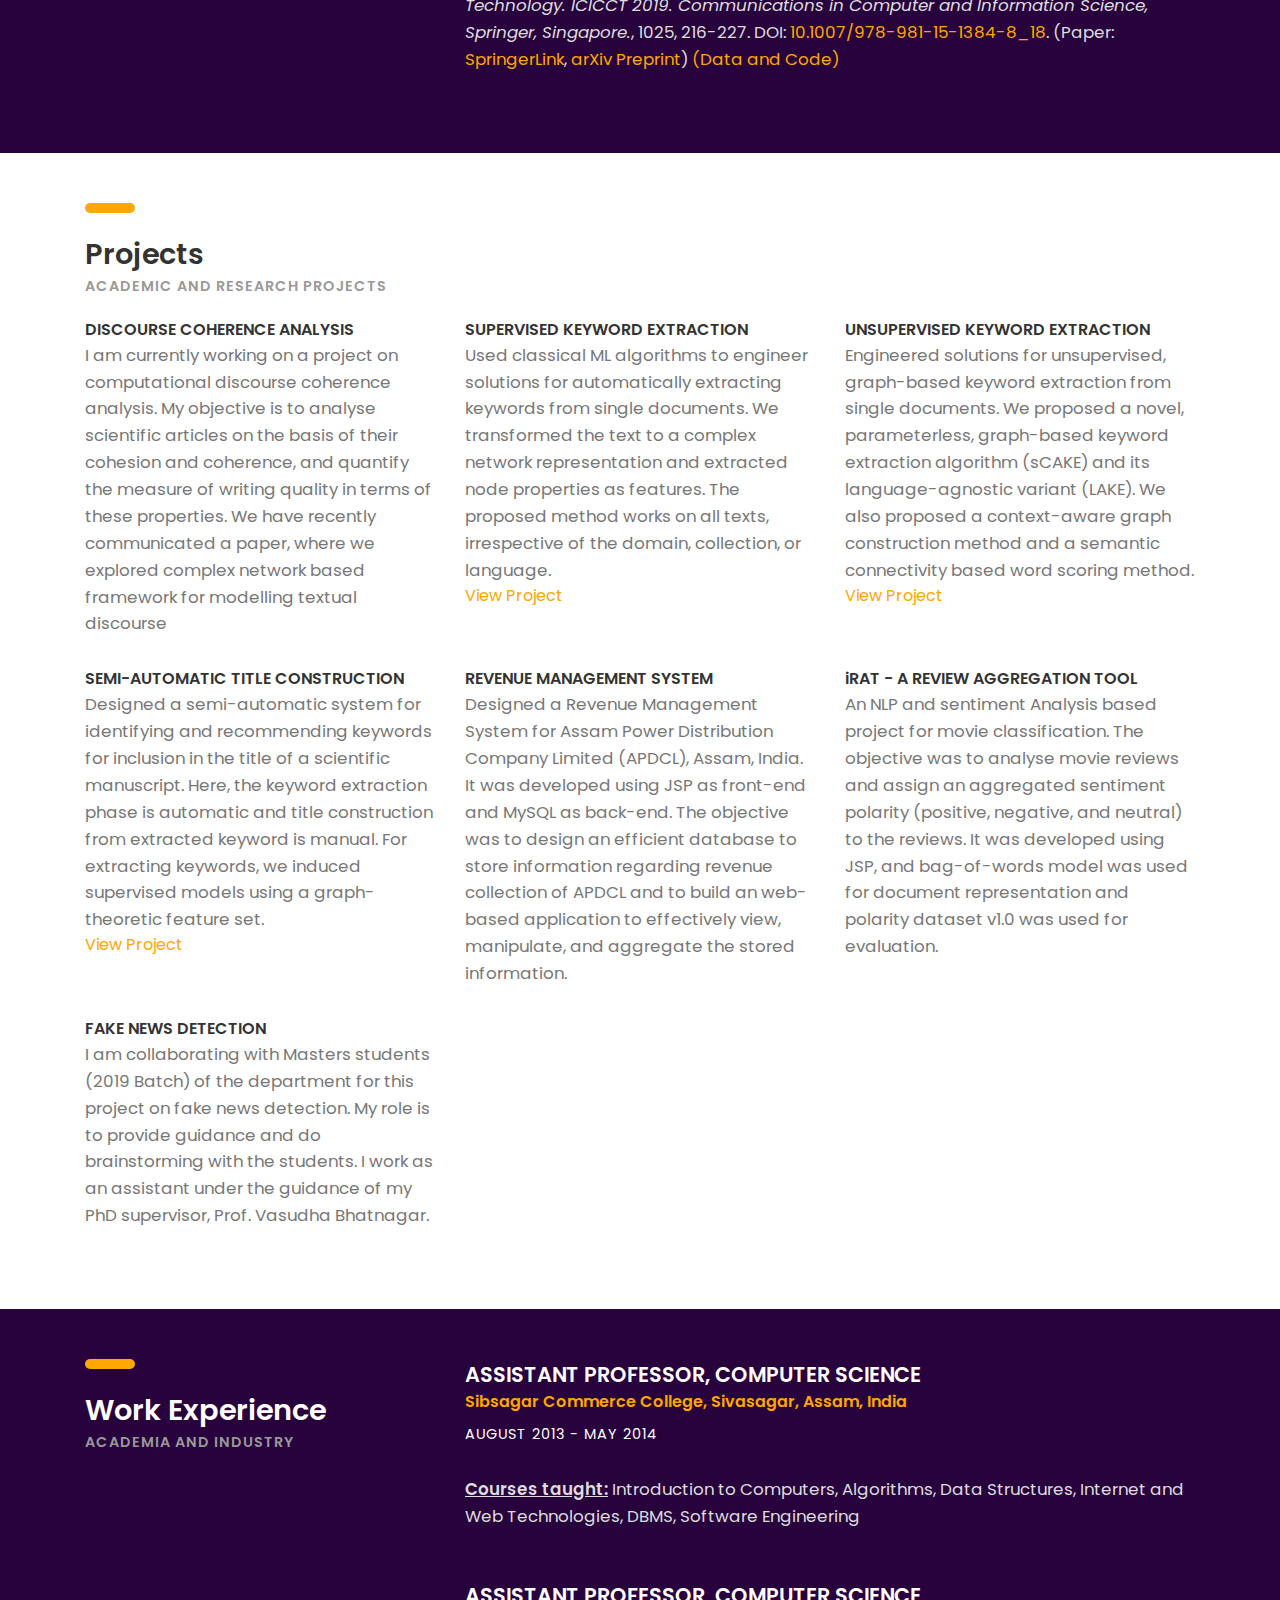
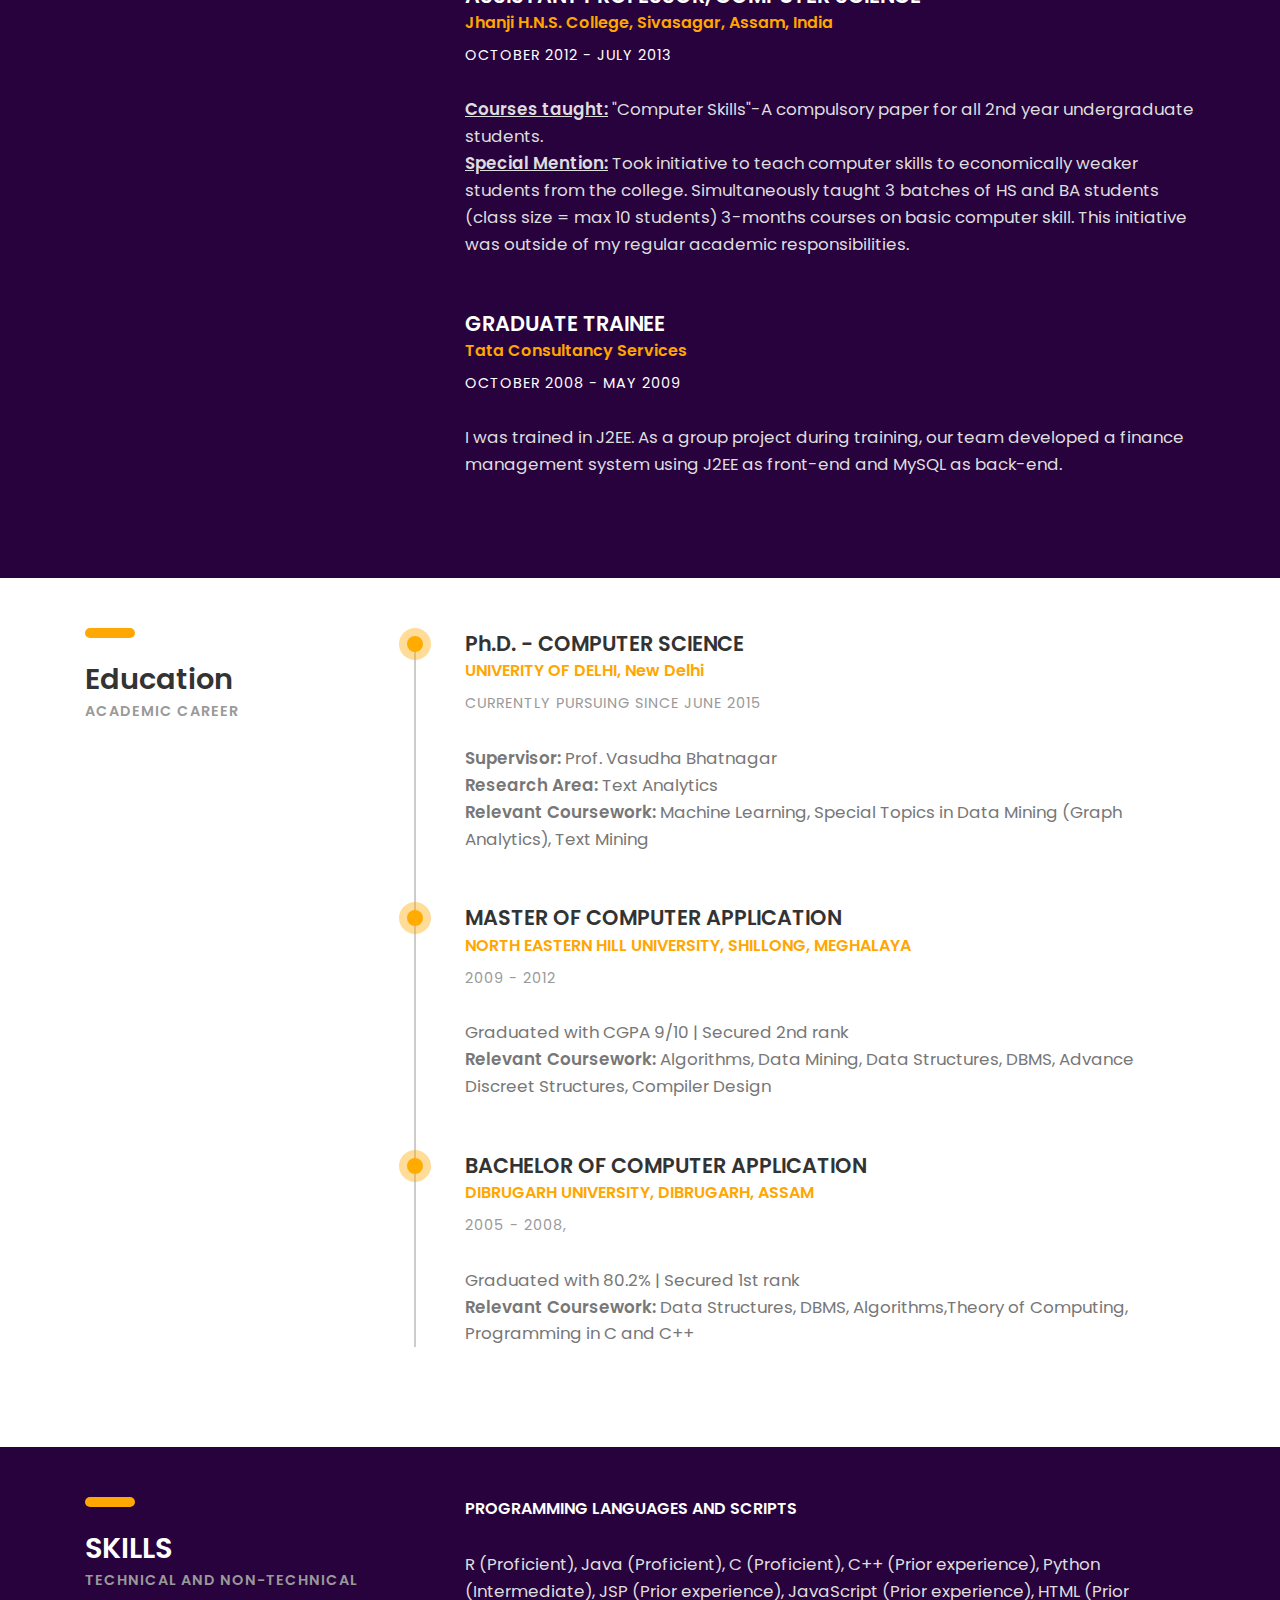
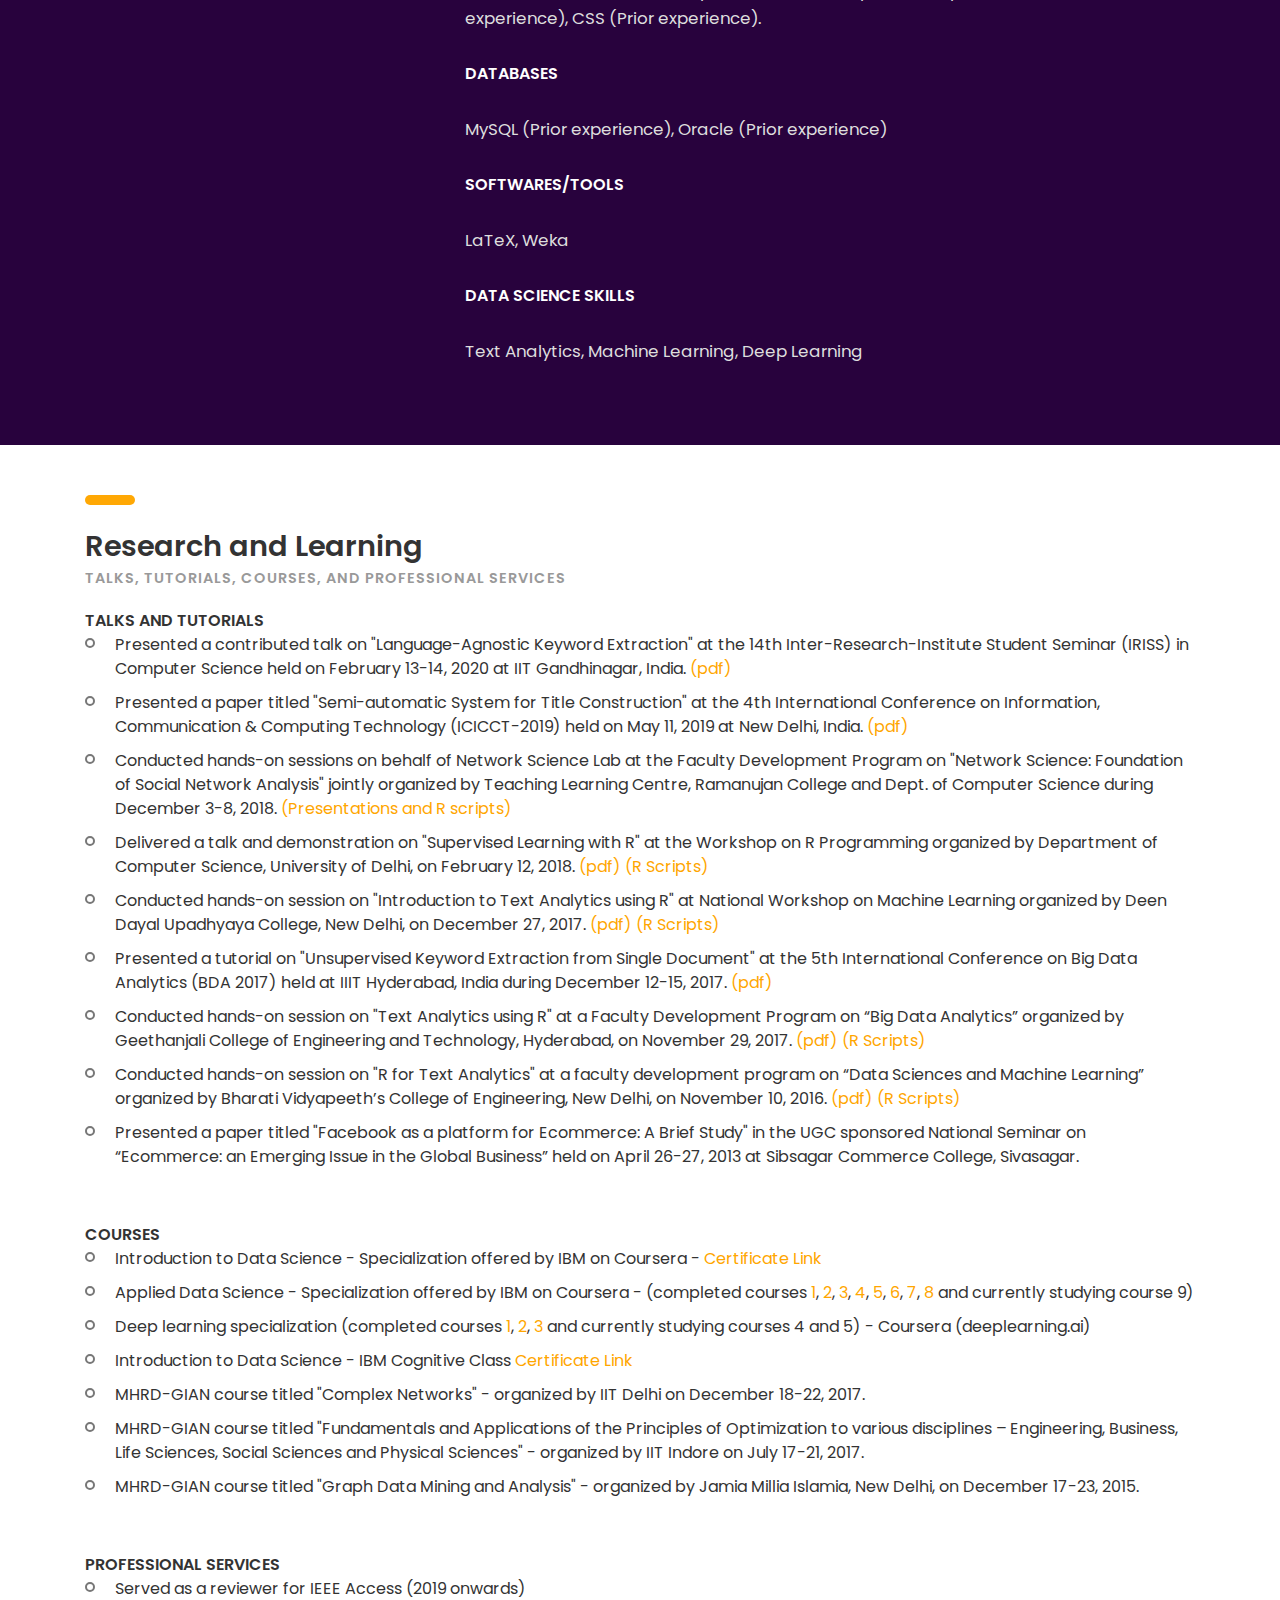
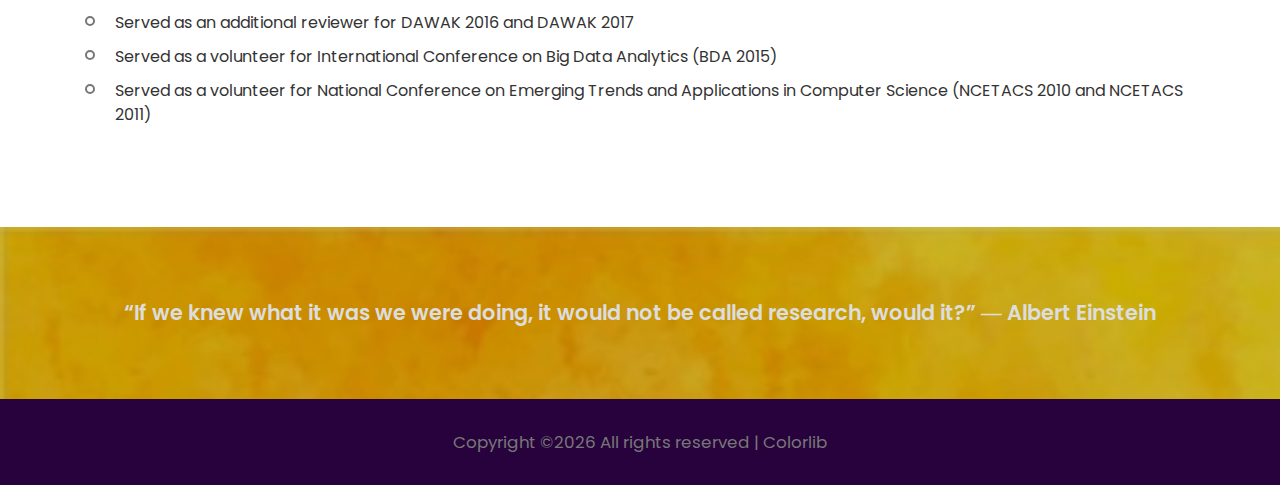
==== commit b504a0ba: "Update index.html" ====
--- a/index.html
+++ b/index.html
@@ -138,7 +138,7 @@
     						</div>
 
     						<div id="texts" style="display:inline; white-space:wrap;"> 
-        						<p style="display:inline;"><b>June 22, 2020:</b> Presented my Pre-PhD seminar on proposed thesis title <i>"Complex Networks for Textual Discourse Coherence Analysis"</i>. Currently, I am in the process of drafting my thesis, which I intend to submit by the end of July 2020.</p>
+        						<p style="display:inline;"><b>June 22, 2020:</b> Presented my Pre-PhD seminar on proposed thesis title <i>"Complex Networks for Textual Discourse Coherence Analysis"</i>. Currently, I am in the process of drafting my thesis, which I intend to submit by the end of November 2020.</p>
     						</div> <br/>
 
 						<div id="image" style="display:inline;">
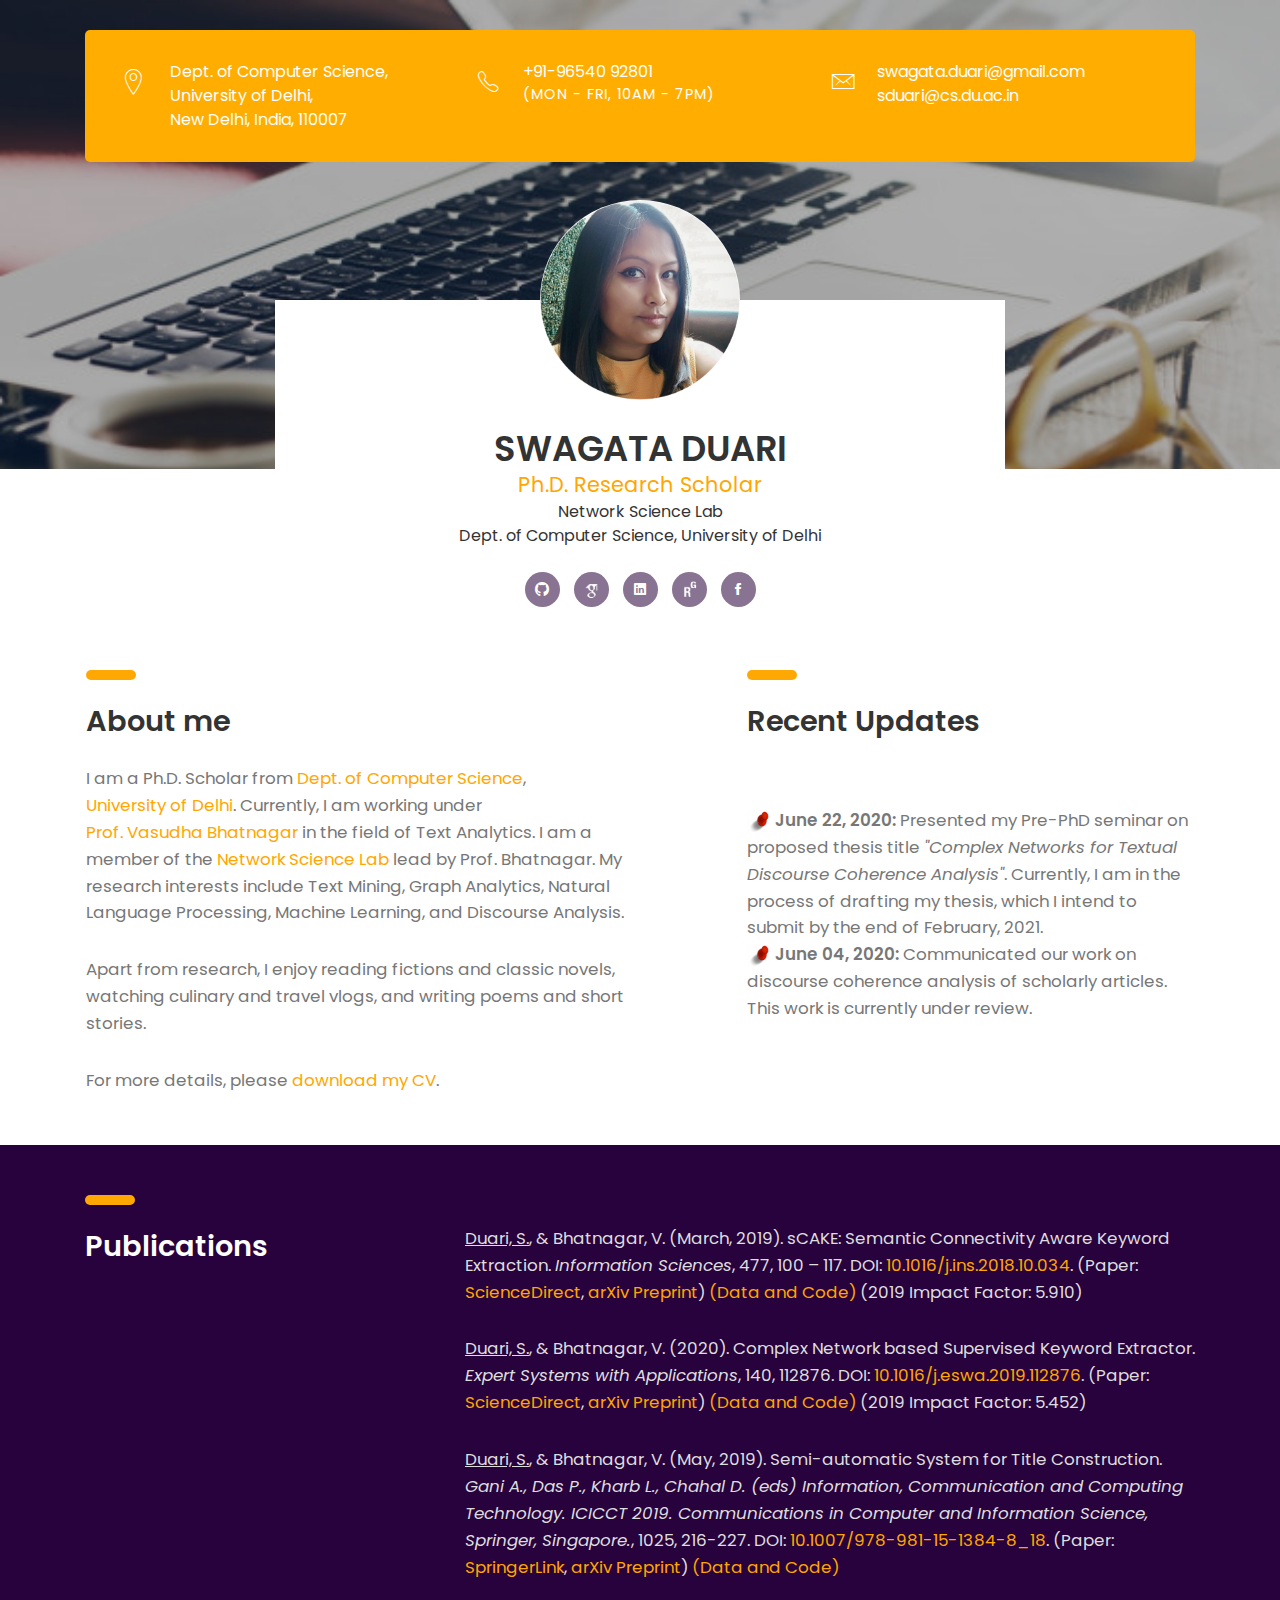
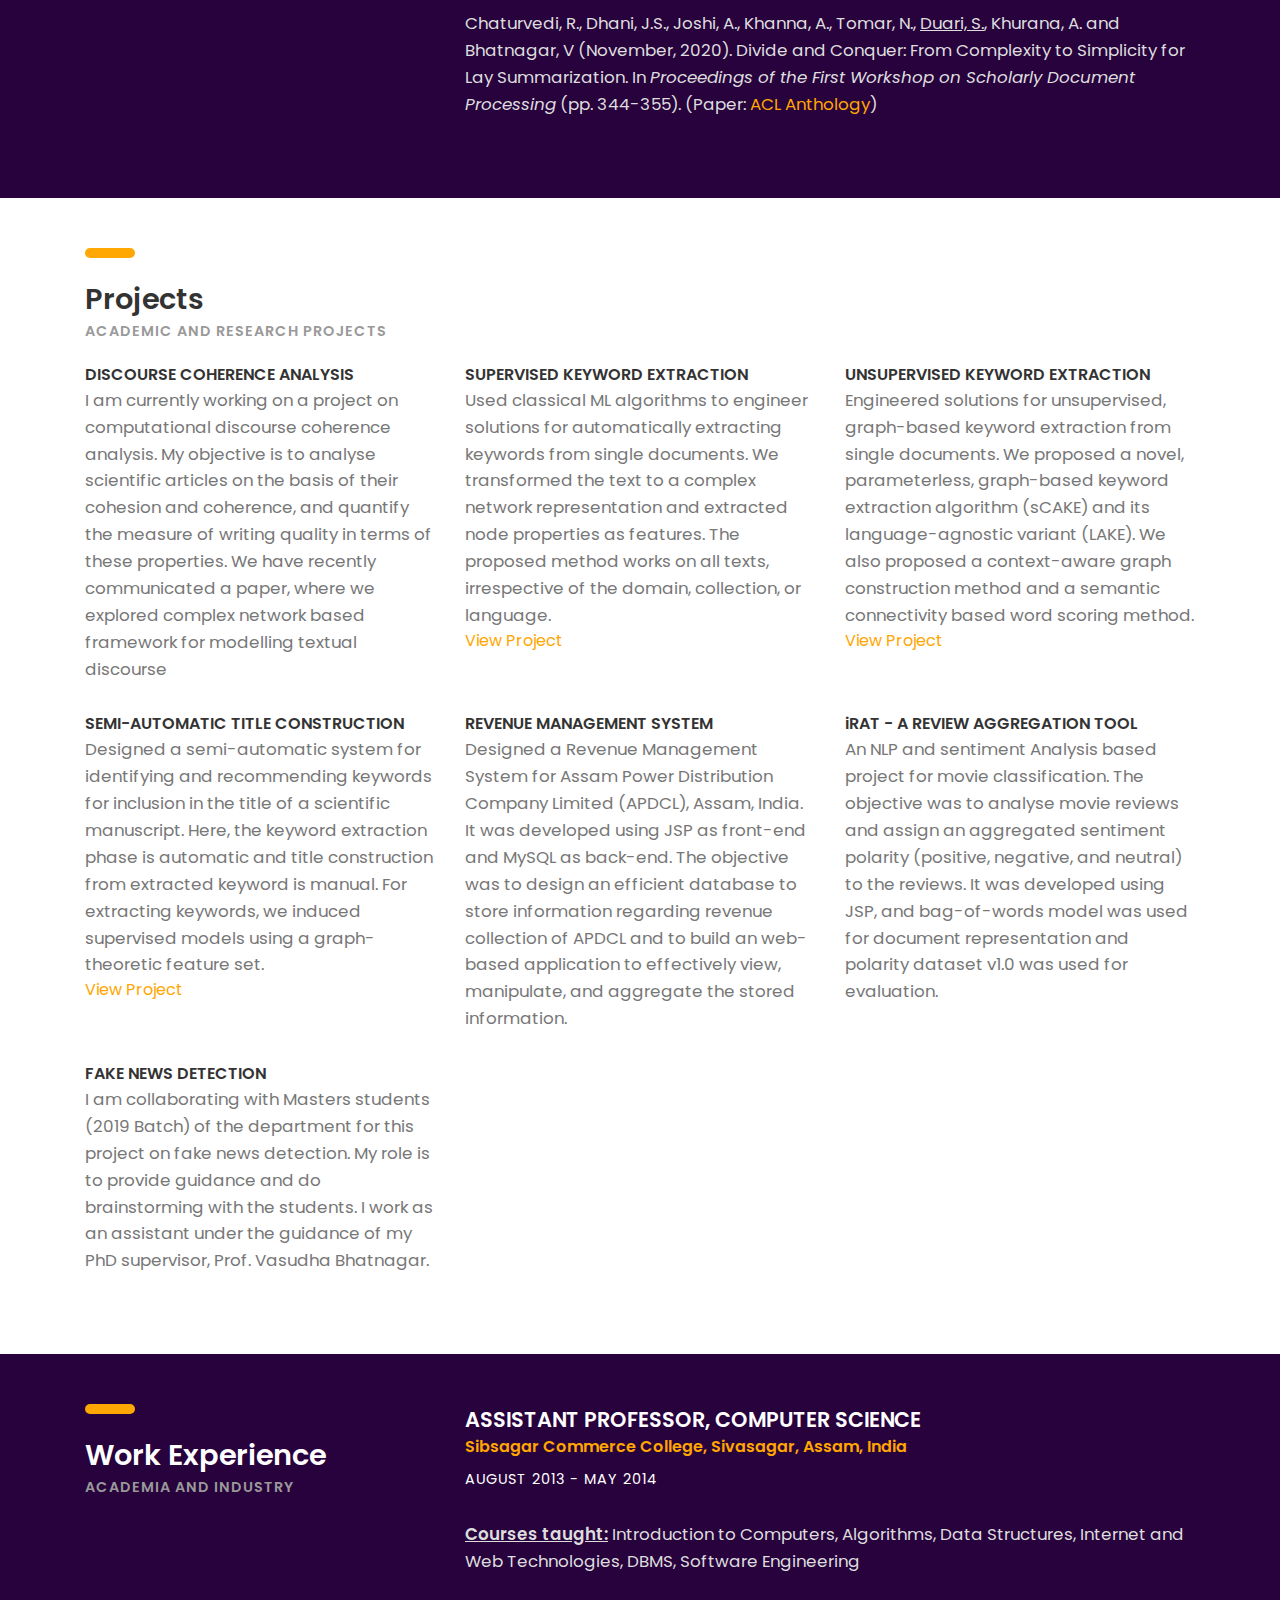
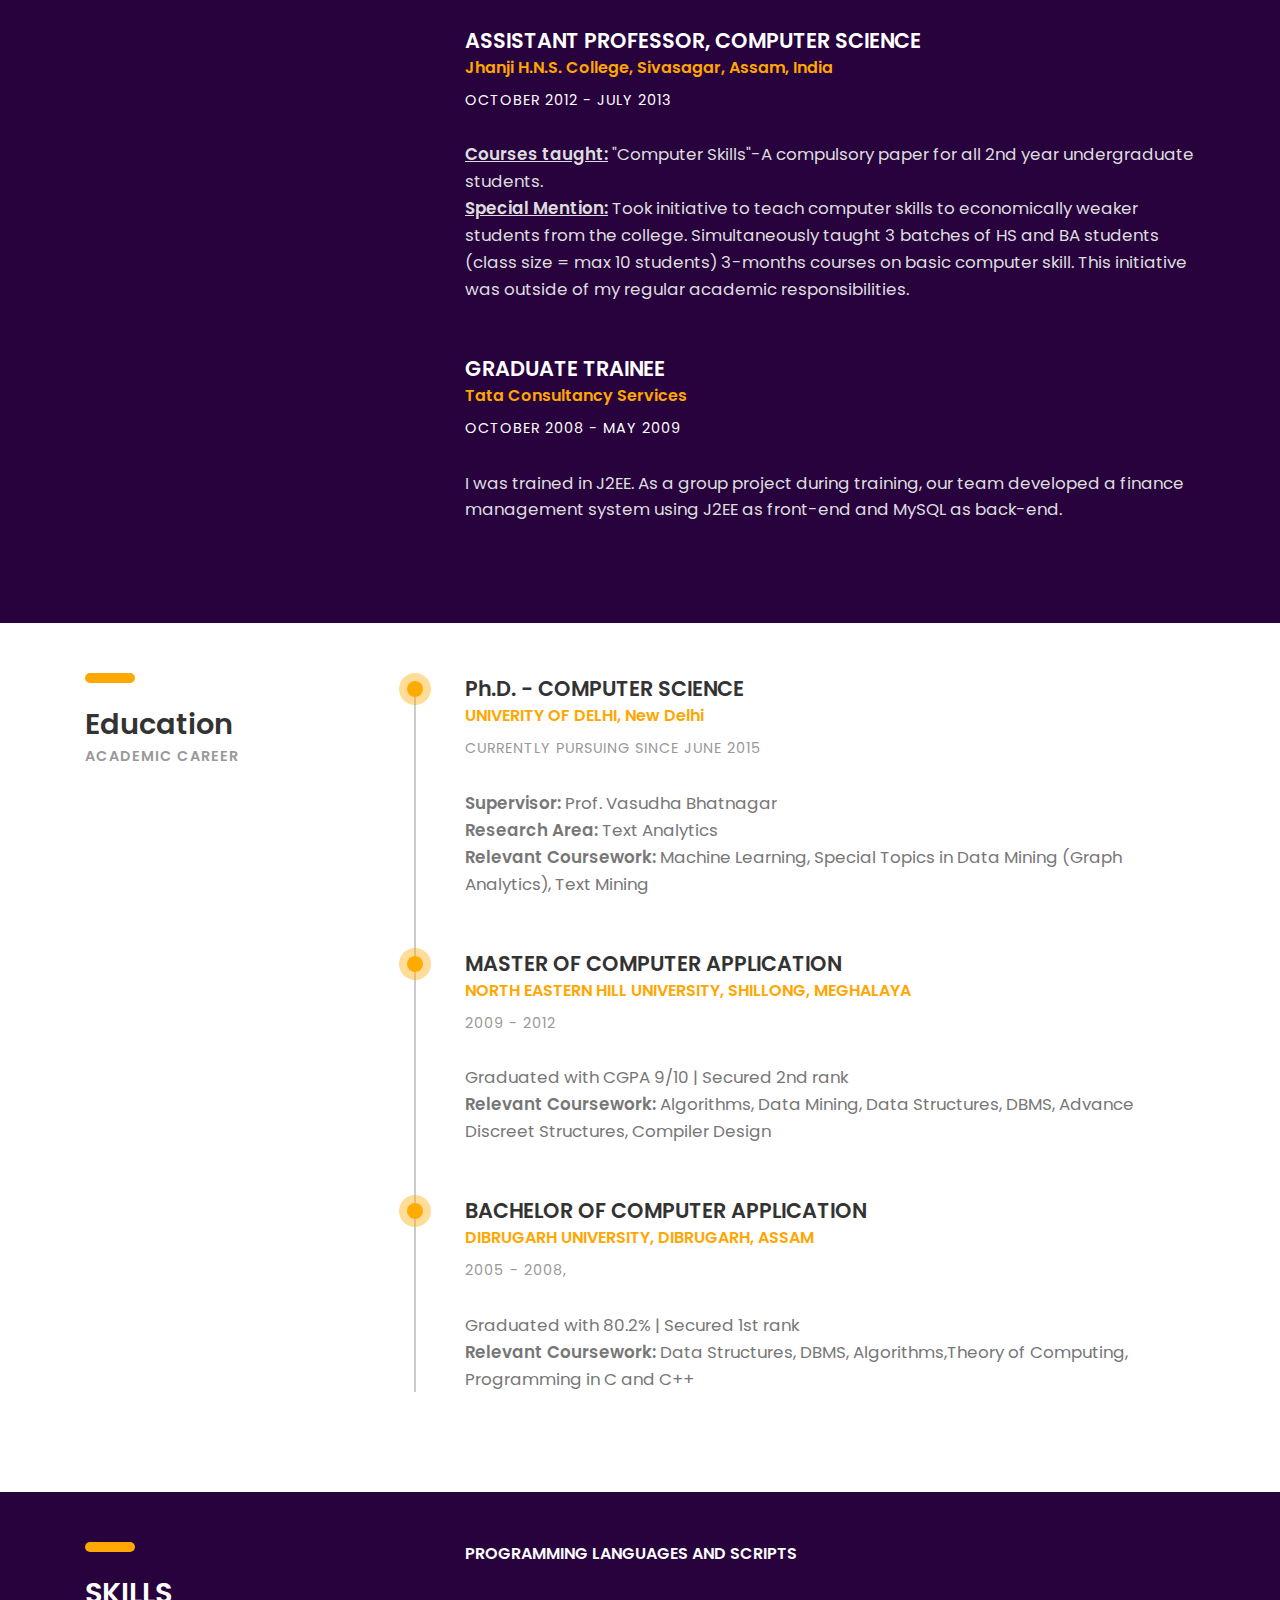
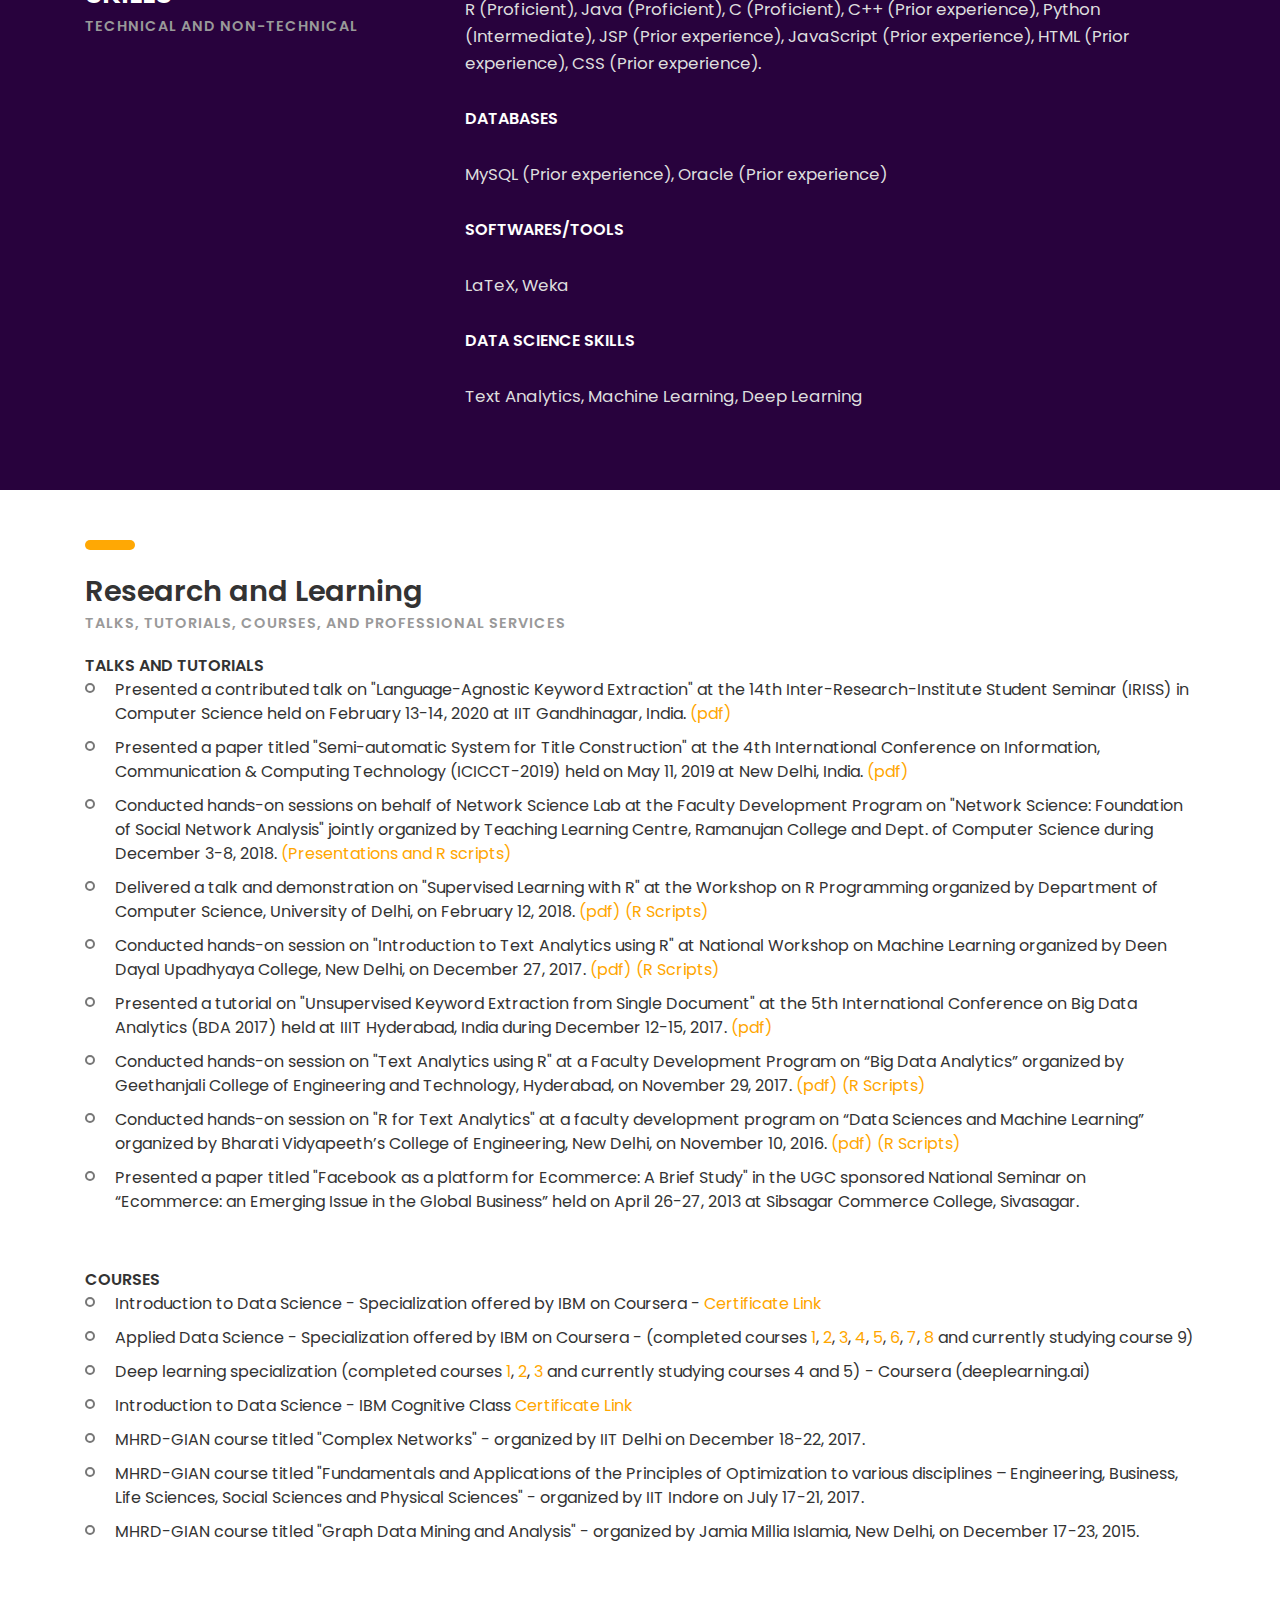
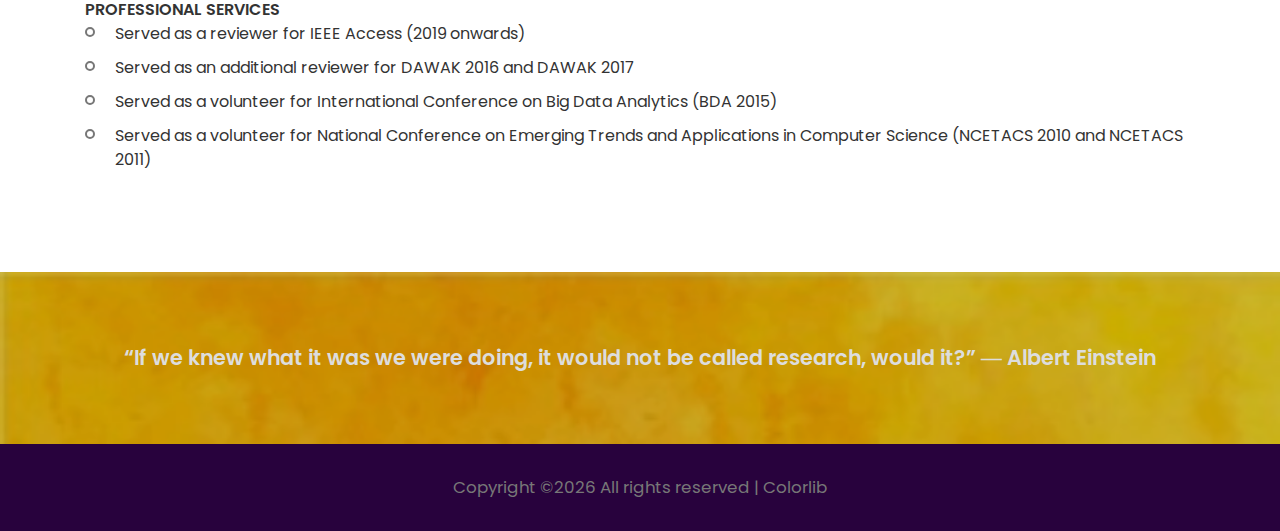
==== commit 79e5389c: "Update index.html" ====
--- a/index.html
+++ b/index.html
@@ -138,7 +138,7 @@
     						</div>
 
     						<div id="texts" style="display:inline; white-space:wrap;"> 
-        						<p style="display:inline;"><b>June 22, 2020:</b> Presented my Pre-PhD seminar on proposed thesis title <i>"Complex Networks for Textual Discourse Coherence Analysis"</i>. Currently, I am in the process of drafting my thesis, which I intend to submit by the end of November 2020.</p>
+        						<p style="display:inline;"><b>June 22, 2020:</b> Presented my Pre-PhD seminar on proposed thesis title <i>"Complex Networks for Textual Discourse Coherence Analysis"</i>. Currently, I am in the process of drafting my thesis, which I intend to submit by the end of February, 2021.</p>
     						</div> <br/>
 
 						<div id="image" style="display:inline;">
@@ -177,14 +177,14 @@
 					</div>
 				</div><!-- col-sm-4 -->
 				<div class="col-sm-8">
-					<h4 class="margin-tb-20"><b>JOURNAL</b></h4>
-					<p class="font-semi-white margin-tb-30"><u>Duari, S.</u>, & Bhatnagar, V. (2019). sCAKE: Semantic Connectivity Aware Keyword Extraction. <i>Information Sciences</i>, 477, 100 – 117. DOI: <a href="https://doi.org/10.1016/j.ins.2018.10.034" class="font-yellow">10.1016/j.ins.2018.10.034</a>. (Paper: <a href="https://www.sciencedirect.com/science/article/pii/S0020025518308521" class="font-yellow">ScienceDirect</a>, <a href="https://arxiv.org/abs/1811.10831" class="font-yellow">arXiv Preprint</a>) <a href="https://github.com/SDuari/sCAKE-and-LAKE" class="font-yellow">(Data and Code)</a> (2019 Impact Factor: 5.910)</p>
+					
+					<p class="font-semi-white margin-tb-30"><u>Duari, S.</u>, & Bhatnagar, V. (March, 2019). sCAKE: Semantic Connectivity Aware Keyword Extraction. <i>Information Sciences</i>, 477, 100 – 117. DOI: <a href="https://doi.org/10.1016/j.ins.2018.10.034" class="font-yellow">10.1016/j.ins.2018.10.034</a>. (Paper: <a href="https://www.sciencedirect.com/science/article/pii/S0020025518308521" class="font-yellow">ScienceDirect</a>, <a href="https://arxiv.org/abs/1811.10831" class="font-yellow">arXiv Preprint</a>) <a href="https://github.com/SDuari/sCAKE-and-LAKE" class="font-yellow">(Data and Code)</a> (2019 Impact Factor: 5.910)</p>
 
 					<p class="font-semi-white margin-tb-30"><u>Duari, S.</u>, & Bhatnagar, V. (2020). Complex Network based Supervised Keyword Extractor. <I>Expert Systems with Applications</I>, 140, 112876. DOI: <a href="https://doi.org/10.1016/j.eswa.2019.112876" class="font-yellow">10.1016/j.eswa.2019.112876</a>. (Paper: <a href="https://www.sciencedirect.com/science/article/pii/S095741741930586X" class="font-yellow">ScienceDirect</a>, <a href="https://arxiv.org/abs/1909.12009" class="font-yellow">arXiv Preprint</a>) <a href="https://github.com/SDuari/Supervised-Keyword-Extraction" class="font-yellow">(Data and Code)</a> (2019 Impact Factor: 5.452)</p>
-
-
-					<h4 class="margin-tb-20"><b>CONFERENCE</b></h4>
-					<p class="font-semi-white margin-tb-30"><u>Duari, S.</u>, & Bhatnagar, V. (2019). Semi-automatic System for Title Construction. <i> Gani A., Das P., Kharb L., Chahal D. (eds) Information, Communication and Computing Technology. ICICCT 2019. Communications in Computer and Information Science, Springer, Singapore.</i>, 1025, 216-227. DOI: <a href="https://doi.org/10.1007/978-981-15-1384-8_18" class="font-yellow">10.1007/978-981-15-1384-8_18</a>. (Paper: <a href="https://link.springer.com/chapter/10.1007/978-981-15-1384-8_18" class="font-yellow">SpringerLink</a>, <a href="https://arxiv.org/abs/1905.00470" class="font-yellow">arXiv Preprint</a>) <a href="https://github.com/SDuari/Semiautomatic_Title_Construction" class="font-yellow">(Data and Code)</a></p>
+
+					<p class="font-semi-white margin-tb-30"><u>Duari, S.</u>, & Bhatnagar, V. (May, 2019). Semi-automatic System for Title Construction. <i> Gani A., Das P., Kharb L., Chahal D. (eds) Information, Communication and Computing Technology. ICICCT 2019. Communications in Computer and Information Science, Springer, Singapore.</i>, 1025, 216-227. DOI: <a href="https://doi.org/10.1007/978-981-15-1384-8_18" class="font-yellow">10.1007/978-981-15-1384-8_18</a>. (Paper: <a href="https://link.springer.com/chapter/10.1007/978-981-15-1384-8_18" class="font-yellow">SpringerLink</a>, <a href="https://arxiv.org/abs/1905.00470" class="font-yellow">arXiv Preprint</a>) <a href="https://github.com/SDuari/Semiautomatic_Title_Construction" class="font-yellow">(Data and Code)</a></p>
+
+					<p class="font-semi-white margin-tb-30">Chaturvedi, R., Dhani, J.S., Joshi, A., Khanna, A., Tomar, N., <u>​Duari, S.</u>​, Khurana, A. and Bhatnagar, V (November, 2020). Divide and Conquer: From Complexity to Simplicity for Lay Summarization. In ​<I>Proceedings of the First Workshop on Scholarly Document Processing</I> (pp. 344-355). (Paper: <a href="https://www.aclweb.org/anthology/2020.sdp-1.40.pdf" class="font-yellow">ACL Anthology</a>)</p>
 				</div><!-- col-sm-8 -->
 			</div><!-- row -->
 		</div><!-- container -->
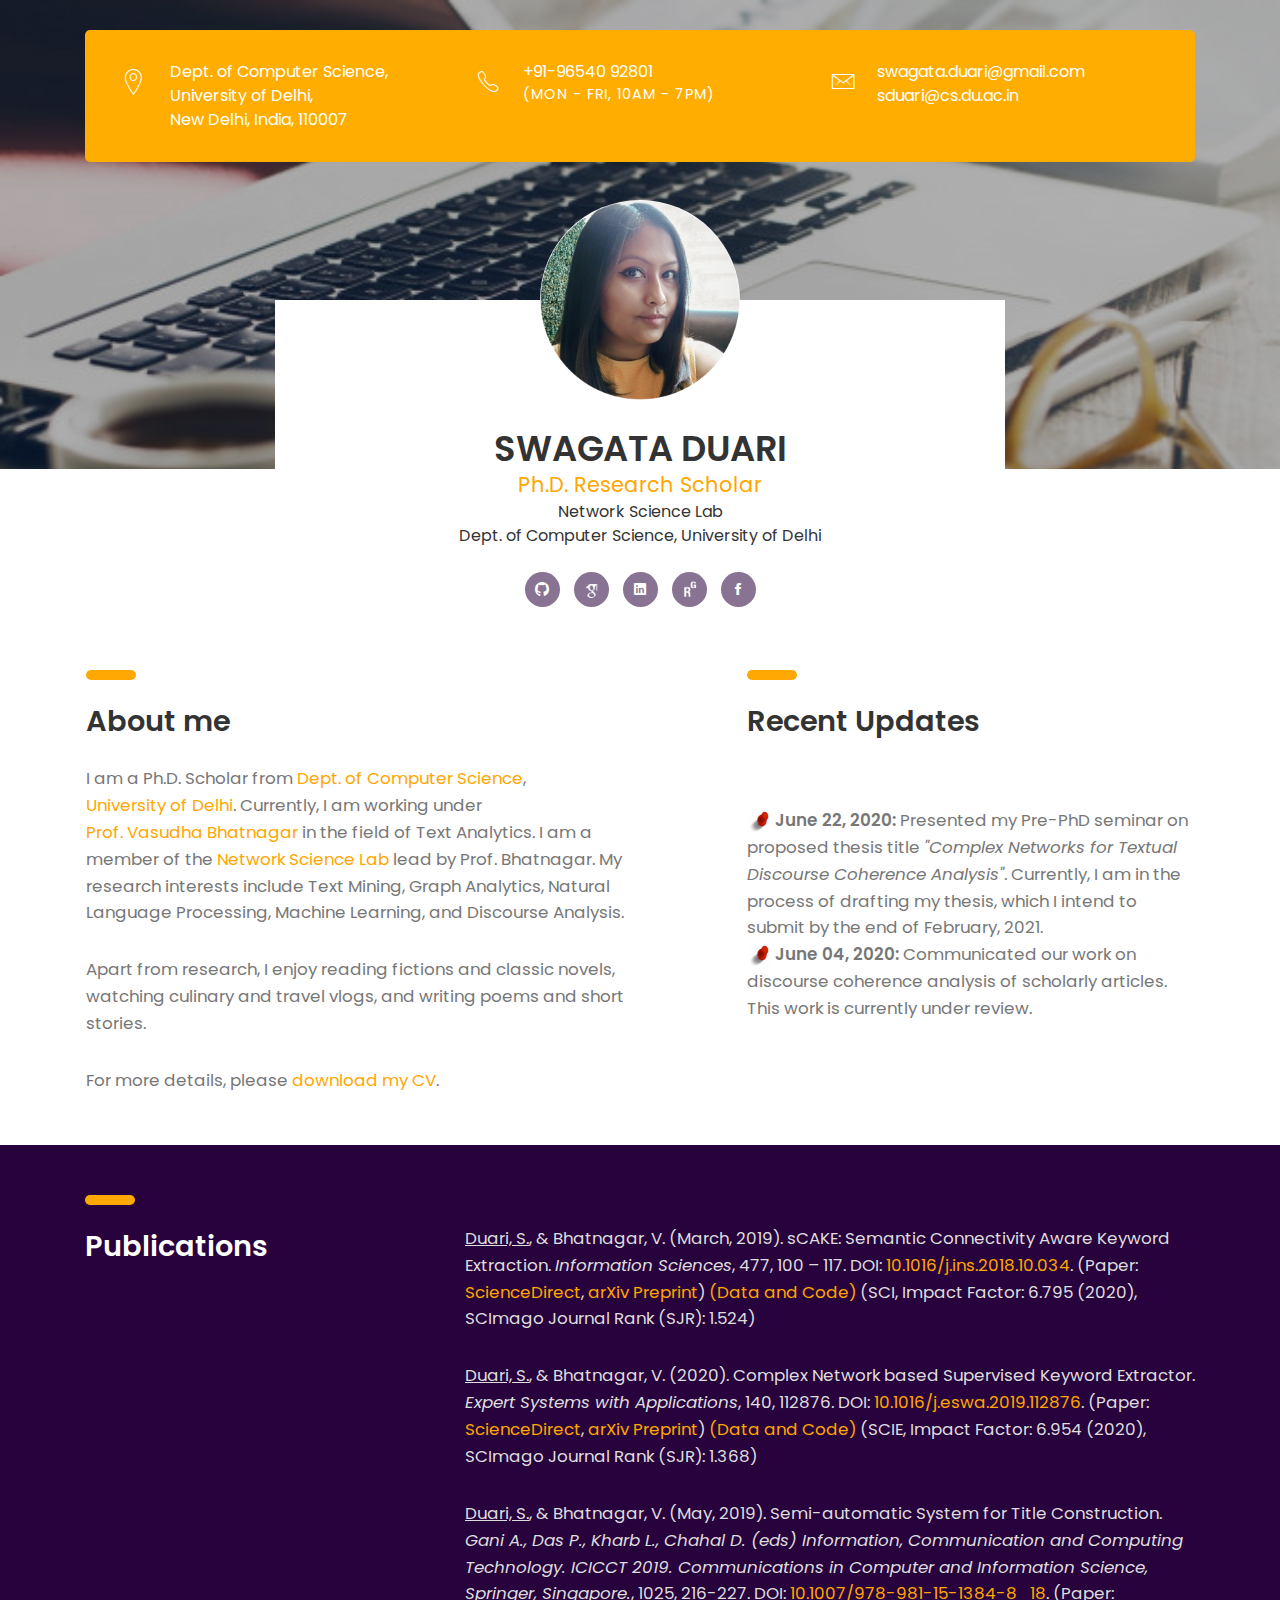
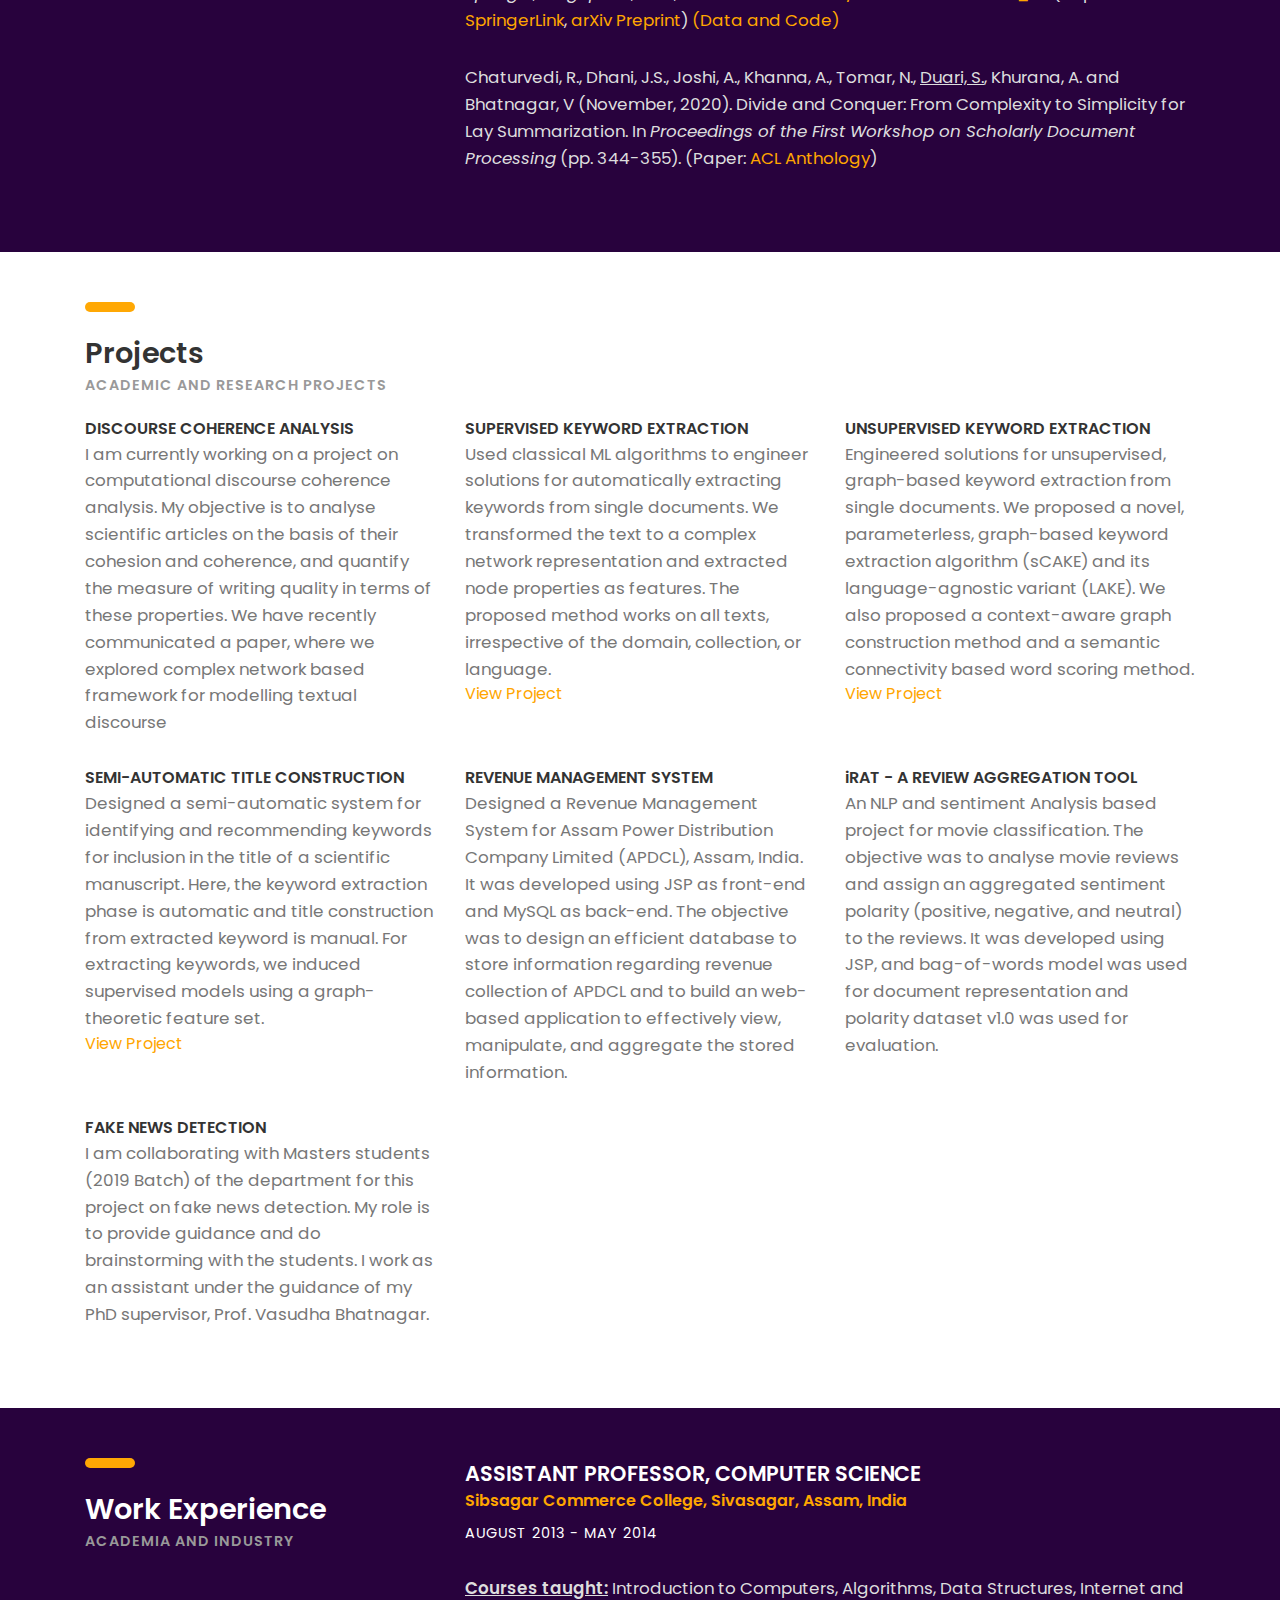
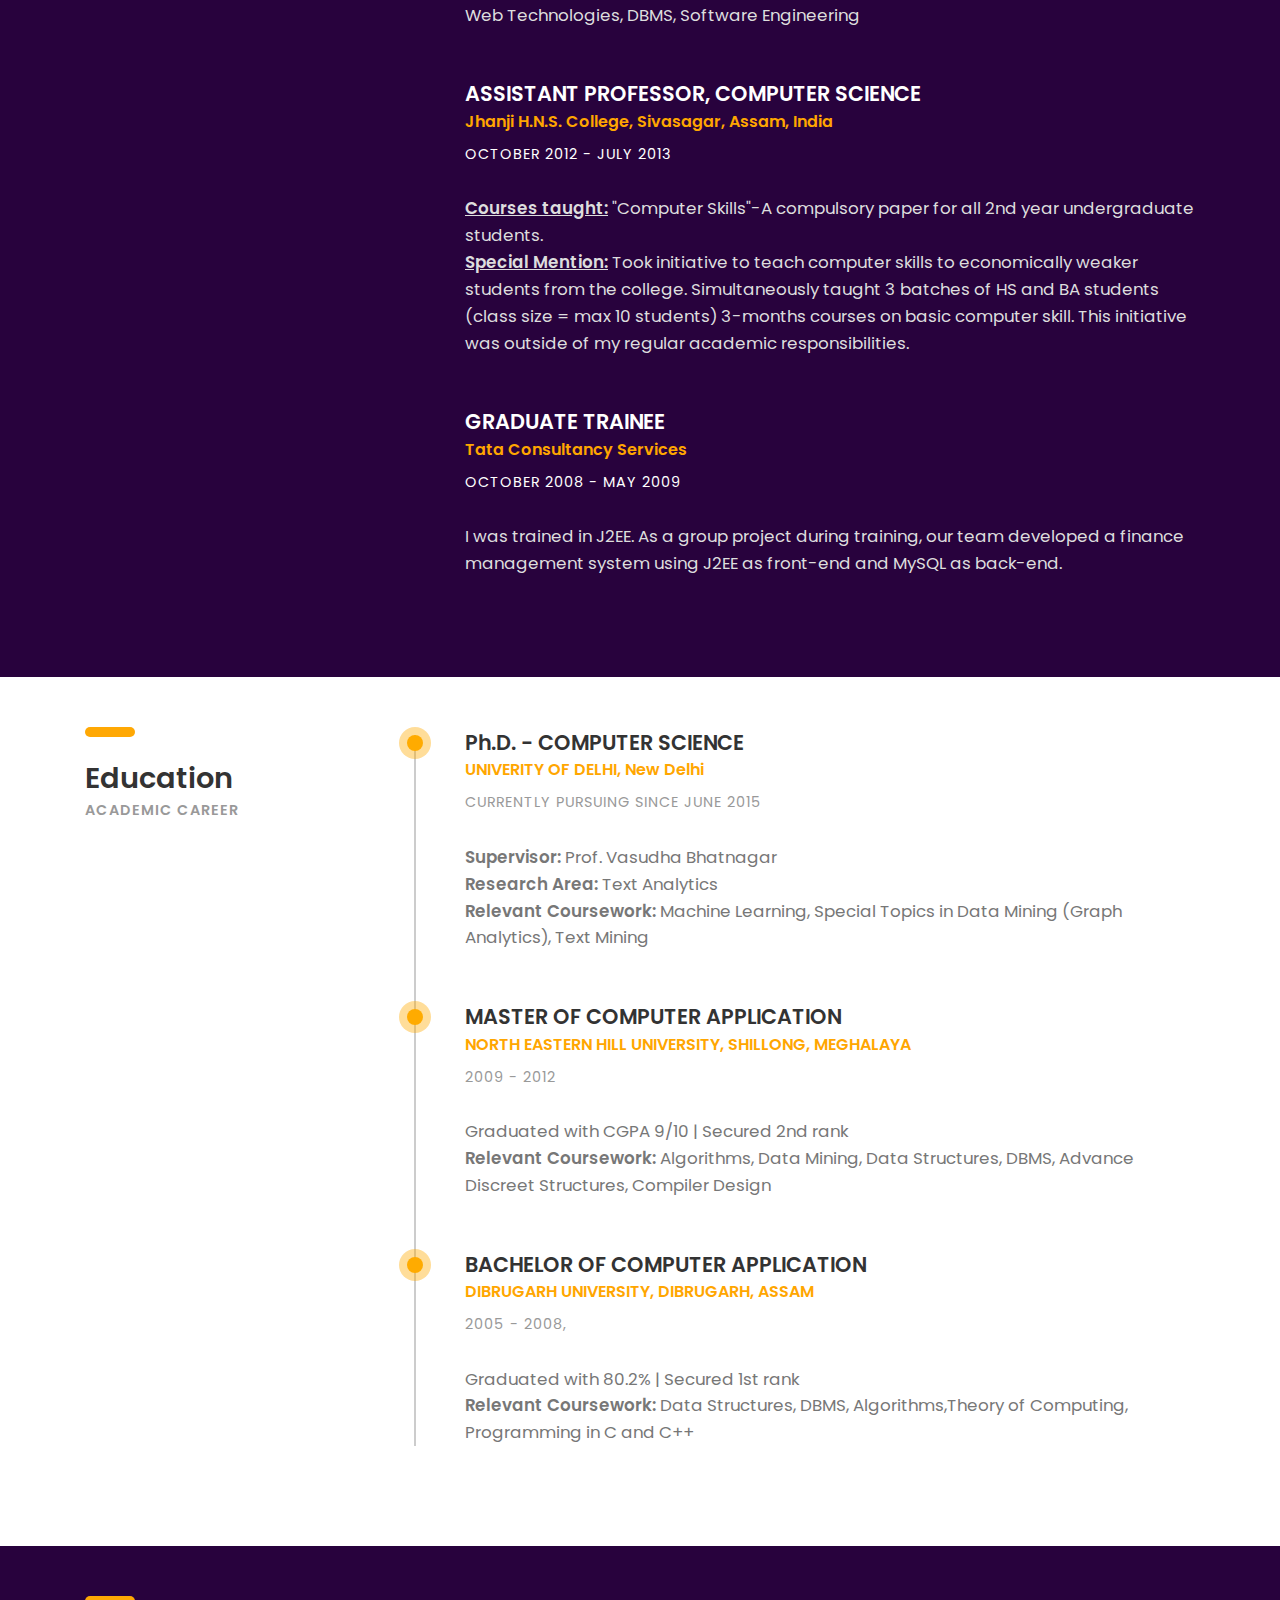
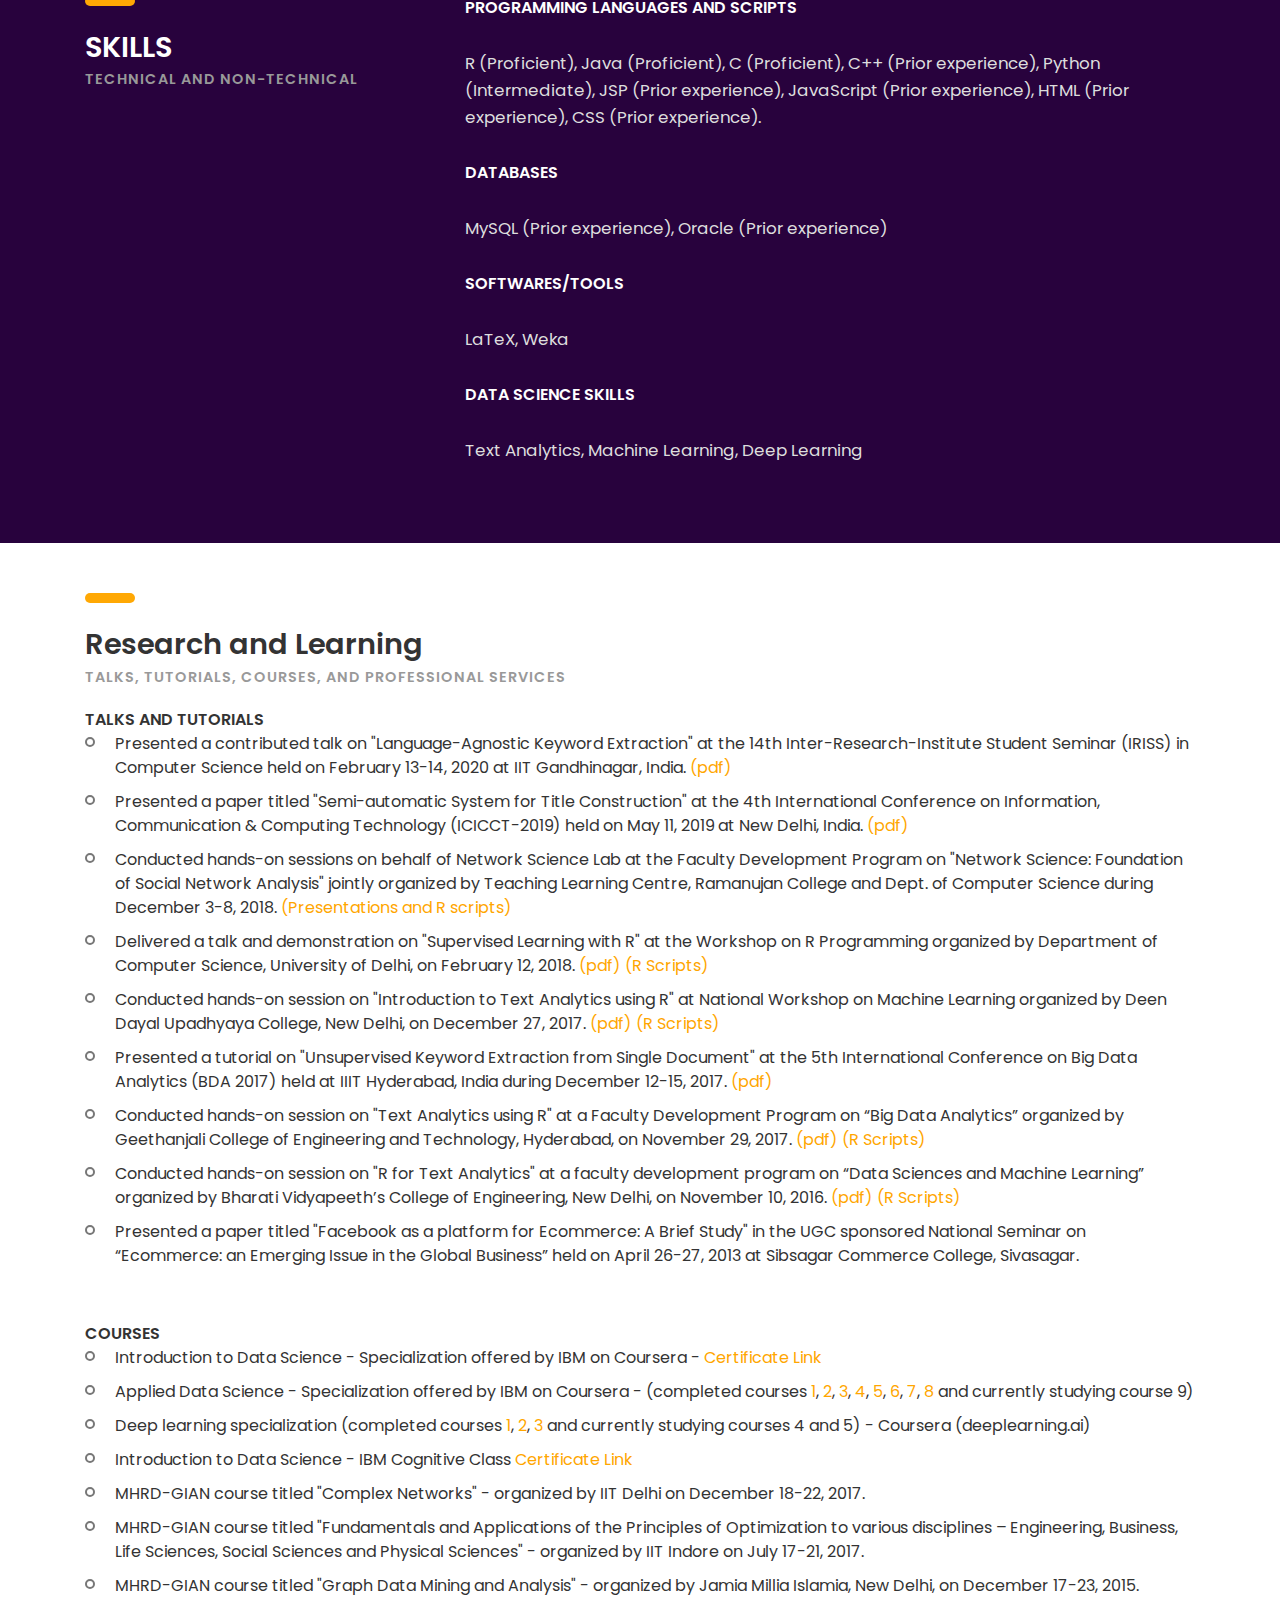
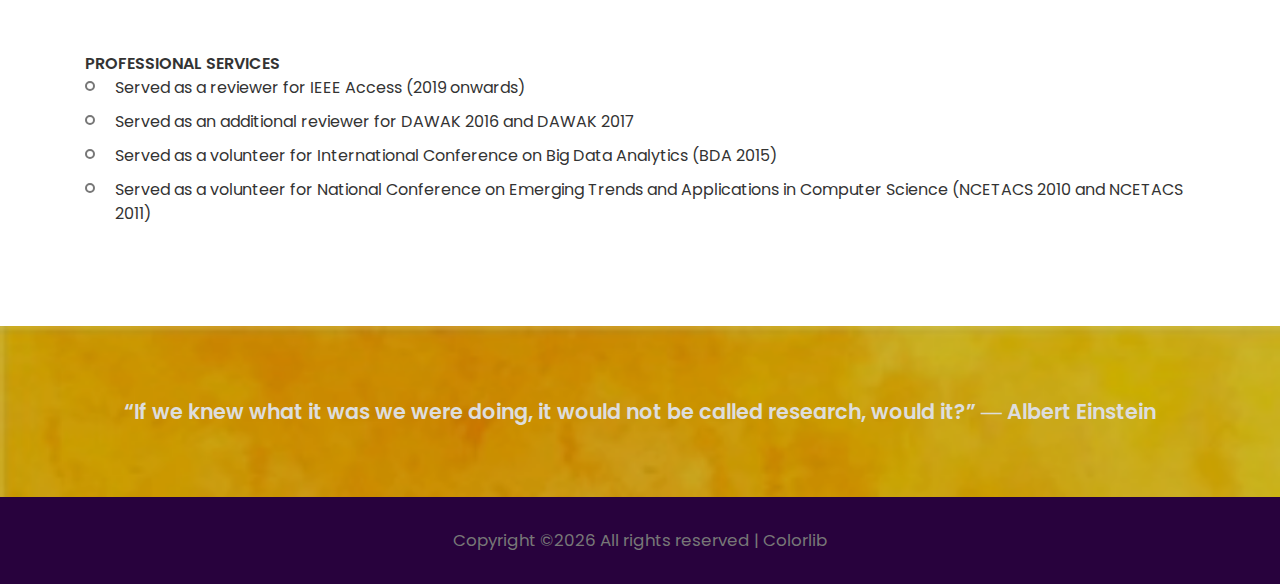
==== commit 826b55ee: "update index.html" ====
--- a/index.html
+++ b/index.html
@@ -178,9 +178,9 @@
 				</div><!-- col-sm-4 -->
 				<div class="col-sm-8">
 					
-					<p class="font-semi-white margin-tb-30"><u>Duari, S.</u>, & Bhatnagar, V. (March, 2019). sCAKE: Semantic Connectivity Aware Keyword Extraction. <i>Information Sciences</i>, 477, 100 – 117. DOI: <a href="https://doi.org/10.1016/j.ins.2018.10.034" class="font-yellow">10.1016/j.ins.2018.10.034</a>. (Paper: <a href="https://www.sciencedirect.com/science/article/pii/S0020025518308521" class="font-yellow">ScienceDirect</a>, <a href="https://arxiv.org/abs/1811.10831" class="font-yellow">arXiv Preprint</a>) <a href="https://github.com/SDuari/sCAKE-and-LAKE" class="font-yellow">(Data and Code)</a> (2019 Impact Factor: 5.910)</p>
-
-					<p class="font-semi-white margin-tb-30"><u>Duari, S.</u>, & Bhatnagar, V. (2020). Complex Network based Supervised Keyword Extractor. <I>Expert Systems with Applications</I>, 140, 112876. DOI: <a href="https://doi.org/10.1016/j.eswa.2019.112876" class="font-yellow">10.1016/j.eswa.2019.112876</a>. (Paper: <a href="https://www.sciencedirect.com/science/article/pii/S095741741930586X" class="font-yellow">ScienceDirect</a>, <a href="https://arxiv.org/abs/1909.12009" class="font-yellow">arXiv Preprint</a>) <a href="https://github.com/SDuari/Supervised-Keyword-Extraction" class="font-yellow">(Data and Code)</a> (2019 Impact Factor: 5.452)</p>
+					<p class="font-semi-white margin-tb-30"><u>Duari, S.</u>, & Bhatnagar, V. (March, 2019). sCAKE: Semantic Connectivity Aware Keyword Extraction. <i>Information Sciences</i>, 477, 100 – 117. DOI: <a href="https://doi.org/10.1016/j.ins.2018.10.034" class="font-yellow">10.1016/j.ins.2018.10.034</a>. (Paper: <a href="https://www.sciencedirect.com/science/article/pii/S0020025518308521" class="font-yellow">ScienceDirect</a>, <a href="https://arxiv.org/abs/1811.10831" class="font-yellow">arXiv Preprint</a>) <a href="https://github.com/SDuari/sCAKE-and-LAKE" class="font-yellow">(Data and Code)</a> (SCI, Impact Factor: 6.795 (2020), SCImago Journal Rank (SJR): 1.524)</p>
+
+					<p class="font-semi-white margin-tb-30"><u>Duari, S.</u>, & Bhatnagar, V. (2020). Complex Network based Supervised Keyword Extractor. <I>Expert Systems with Applications</I>, 140, 112876. DOI: <a href="https://doi.org/10.1016/j.eswa.2019.112876" class="font-yellow">10.1016/j.eswa.2019.112876</a>. (Paper: <a href="https://www.sciencedirect.com/science/article/pii/S095741741930586X" class="font-yellow">ScienceDirect</a>, <a href="https://arxiv.org/abs/1909.12009" class="font-yellow">arXiv Preprint</a>) <a href="https://github.com/SDuari/Supervised-Keyword-Extraction" class="font-yellow">(Data and Code)</a> (SCIE, Impact Factor: 6.954 (2020), SCImago Journal Rank (SJR): 1.368)</p>
 
 					<p class="font-semi-white margin-tb-30"><u>Duari, S.</u>, & Bhatnagar, V. (May, 2019). Semi-automatic System for Title Construction. <i> Gani A., Das P., Kharb L., Chahal D. (eds) Information, Communication and Computing Technology. ICICCT 2019. Communications in Computer and Information Science, Springer, Singapore.</i>, 1025, 216-227. DOI: <a href="https://doi.org/10.1007/978-981-15-1384-8_18" class="font-yellow">10.1007/978-981-15-1384-8_18</a>. (Paper: <a href="https://link.springer.com/chapter/10.1007/978-981-15-1384-8_18" class="font-yellow">SpringerLink</a>, <a href="https://arxiv.org/abs/1905.00470" class="font-yellow">arXiv Preprint</a>) <a href="https://github.com/SDuari/Semiautomatic_Title_Construction" class="font-yellow">(Data and Code)</a></p>
 
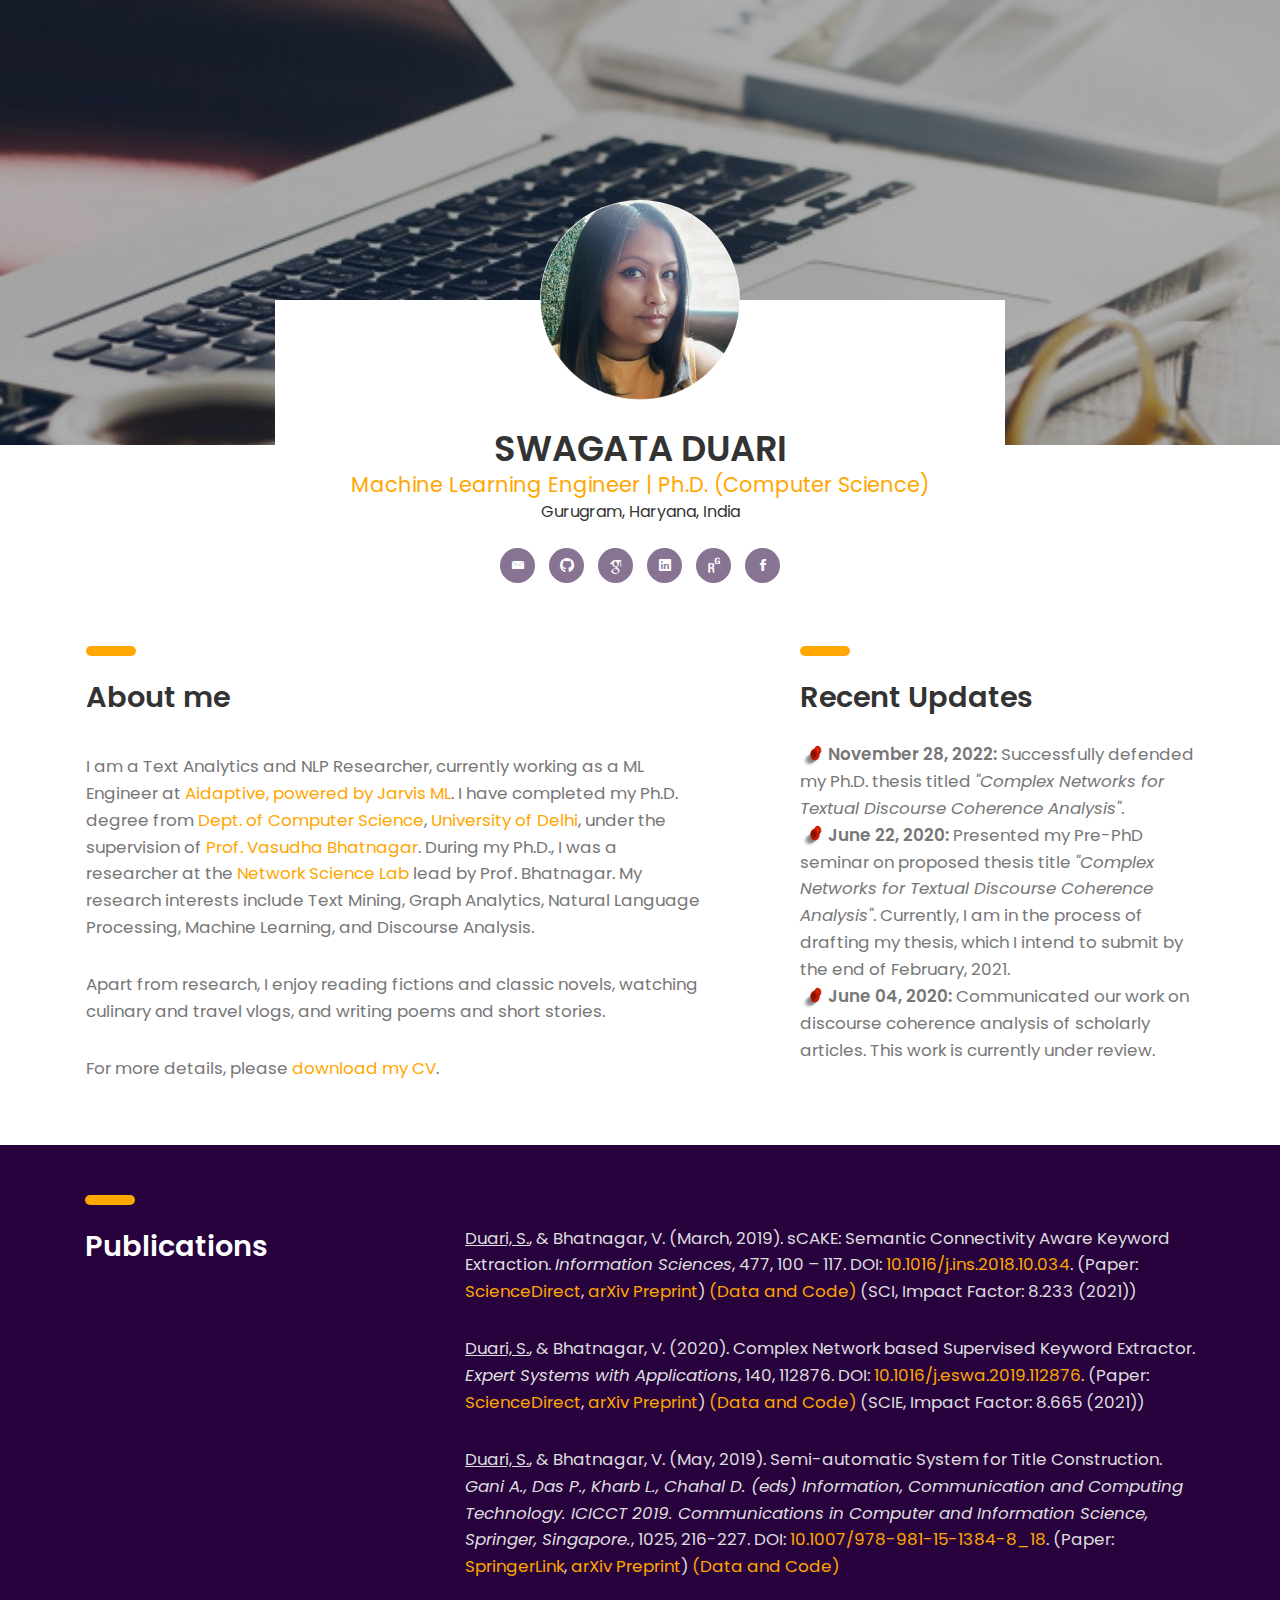
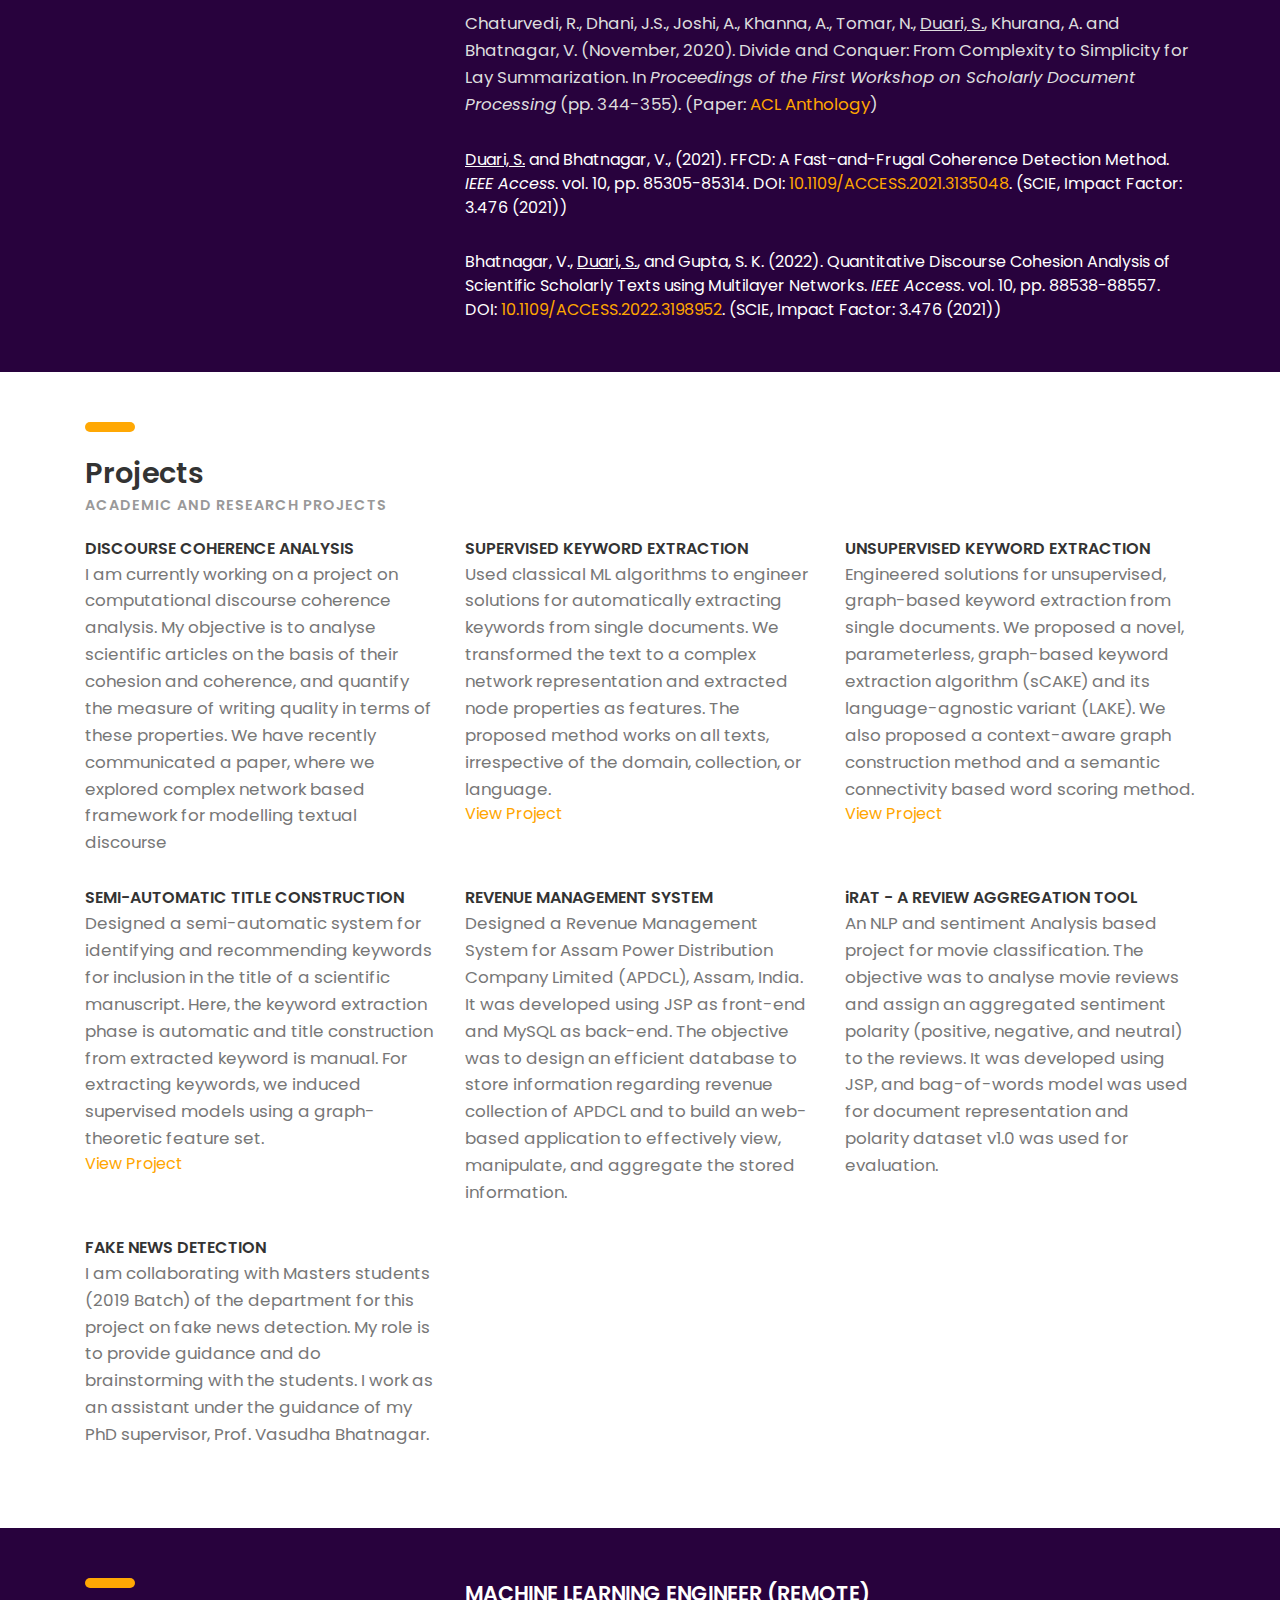
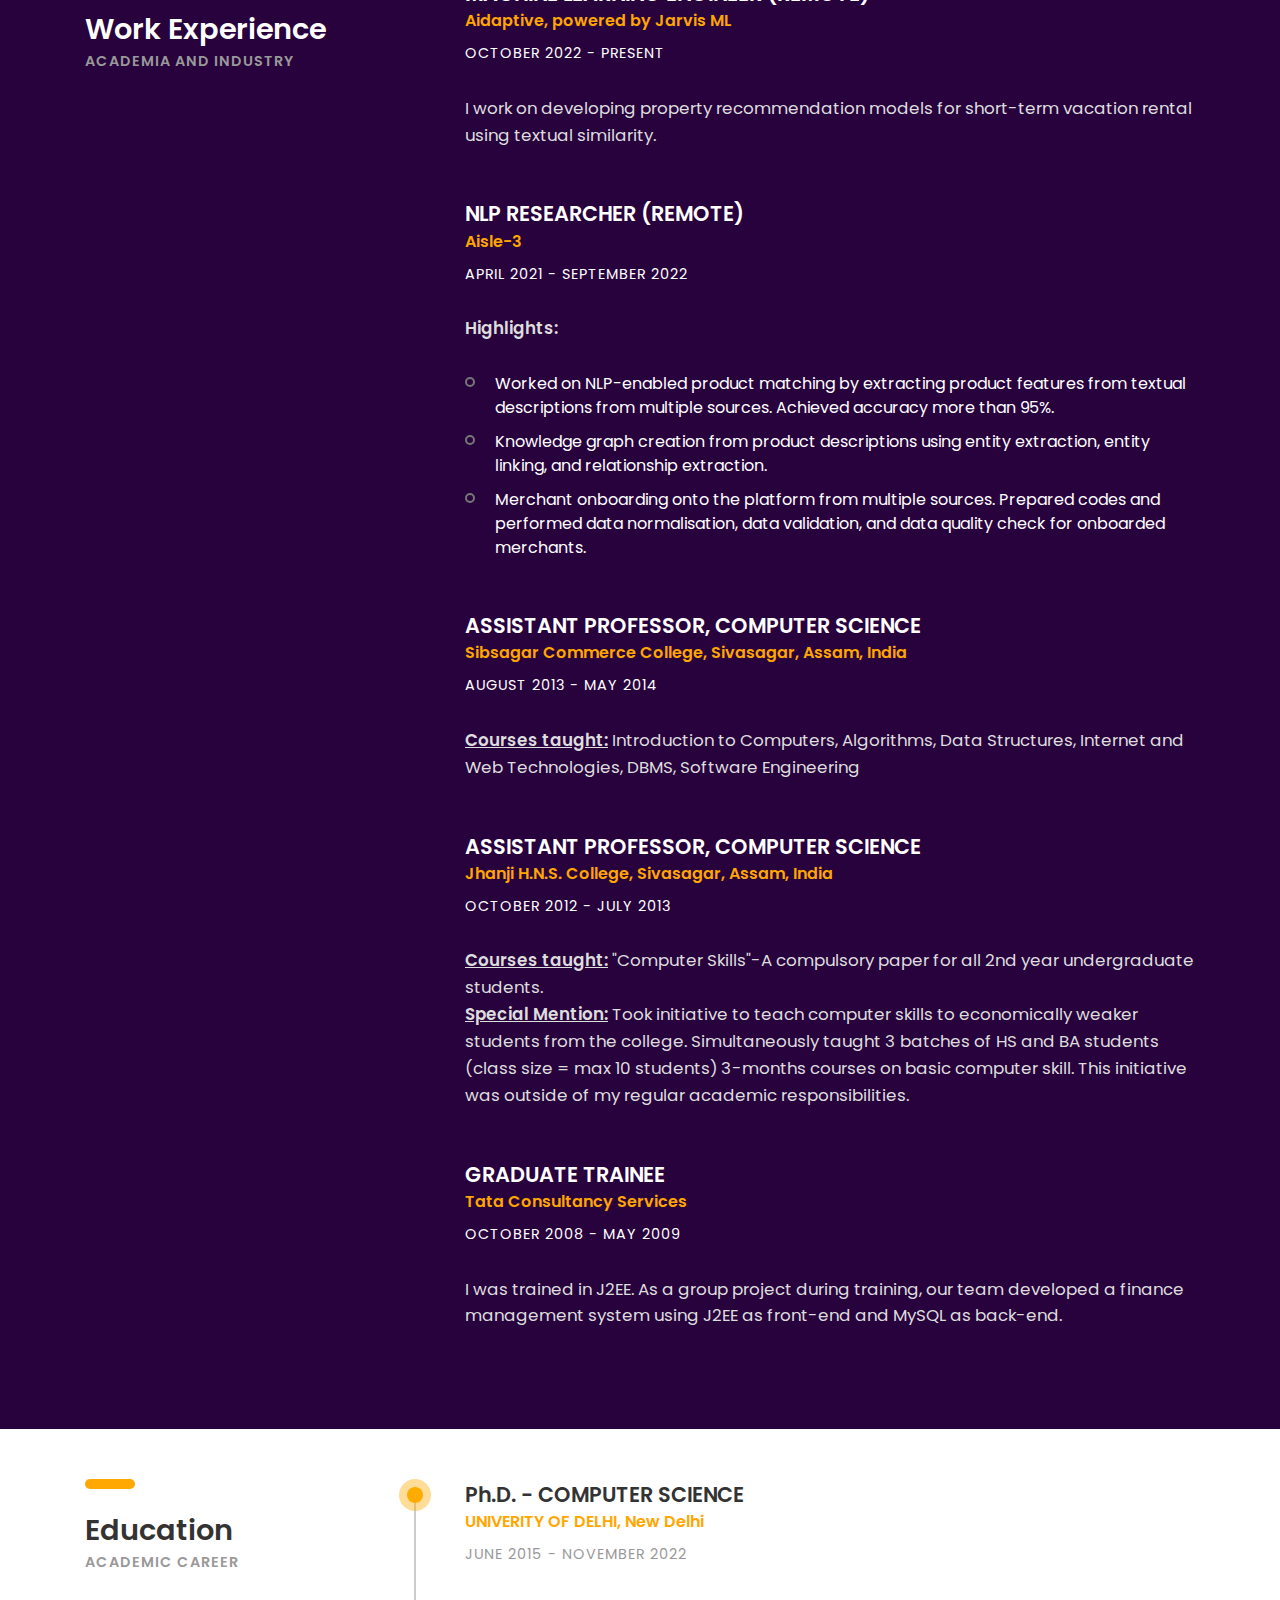
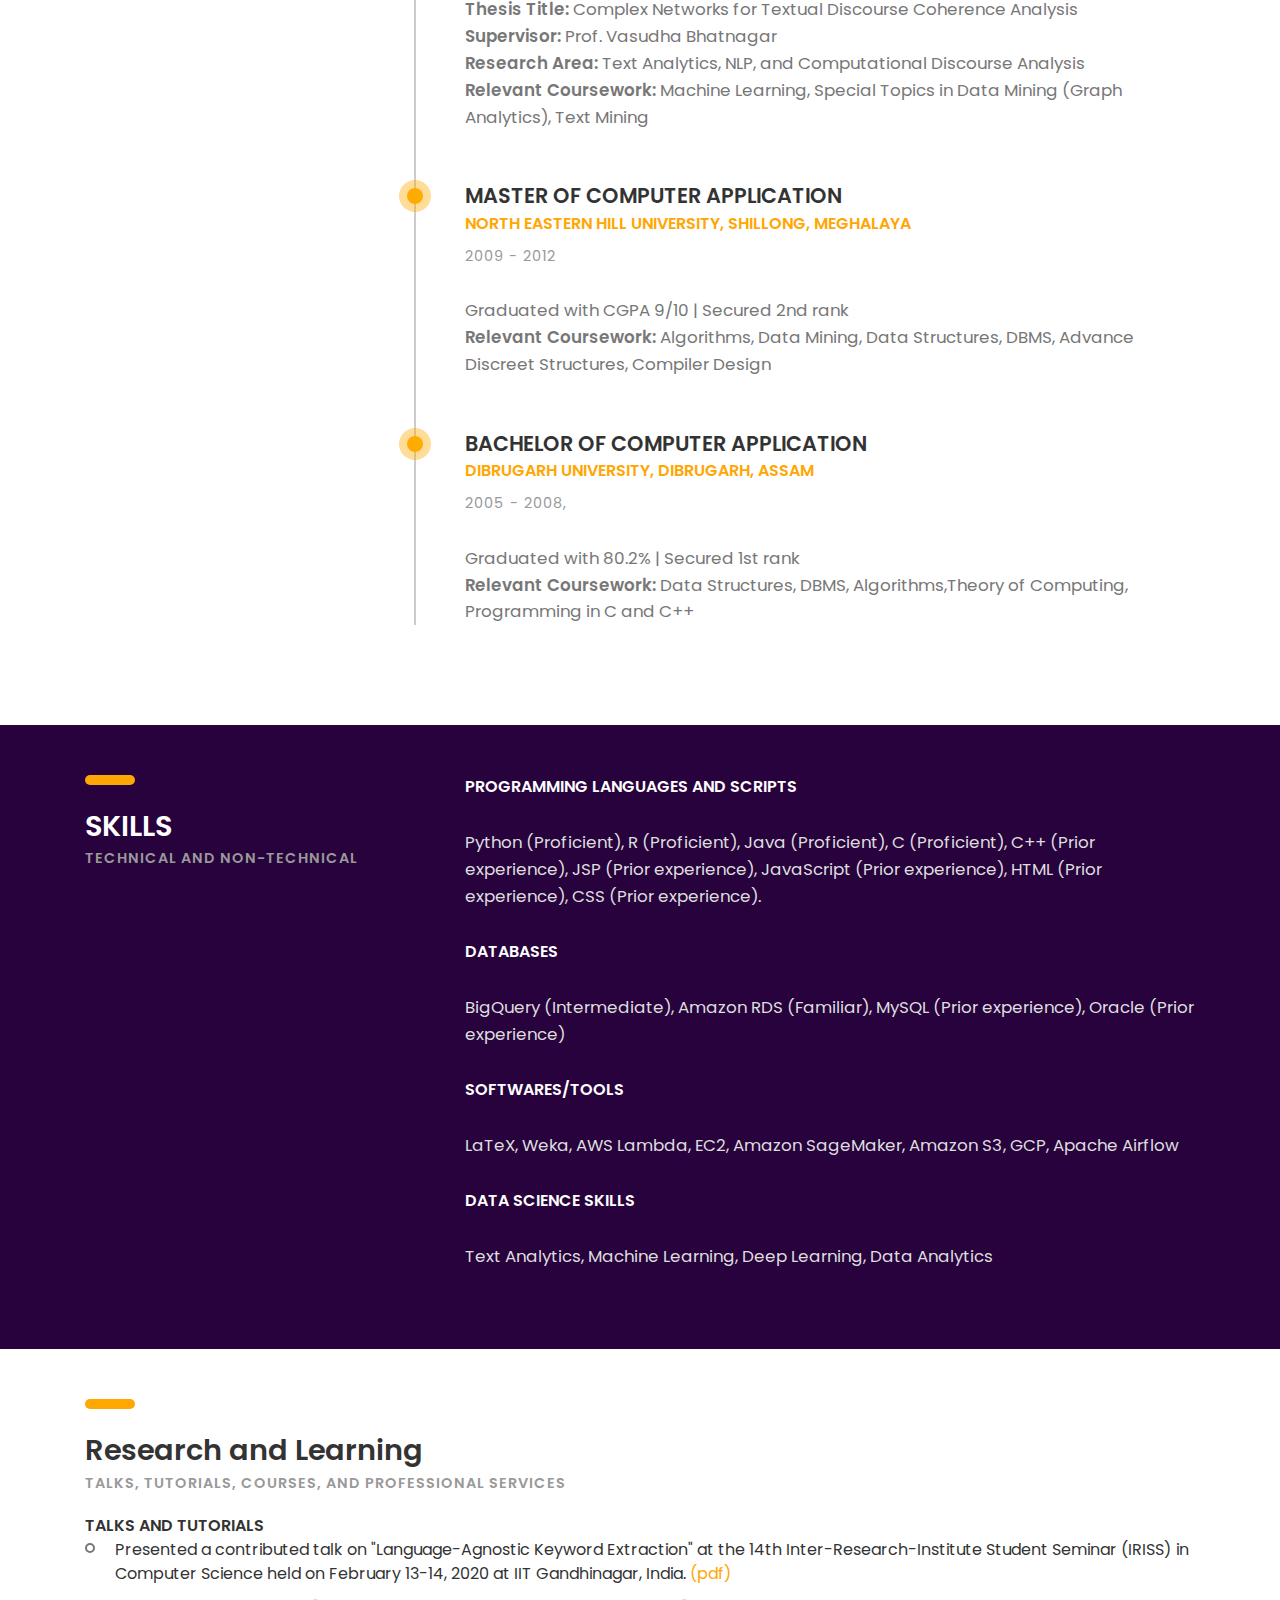
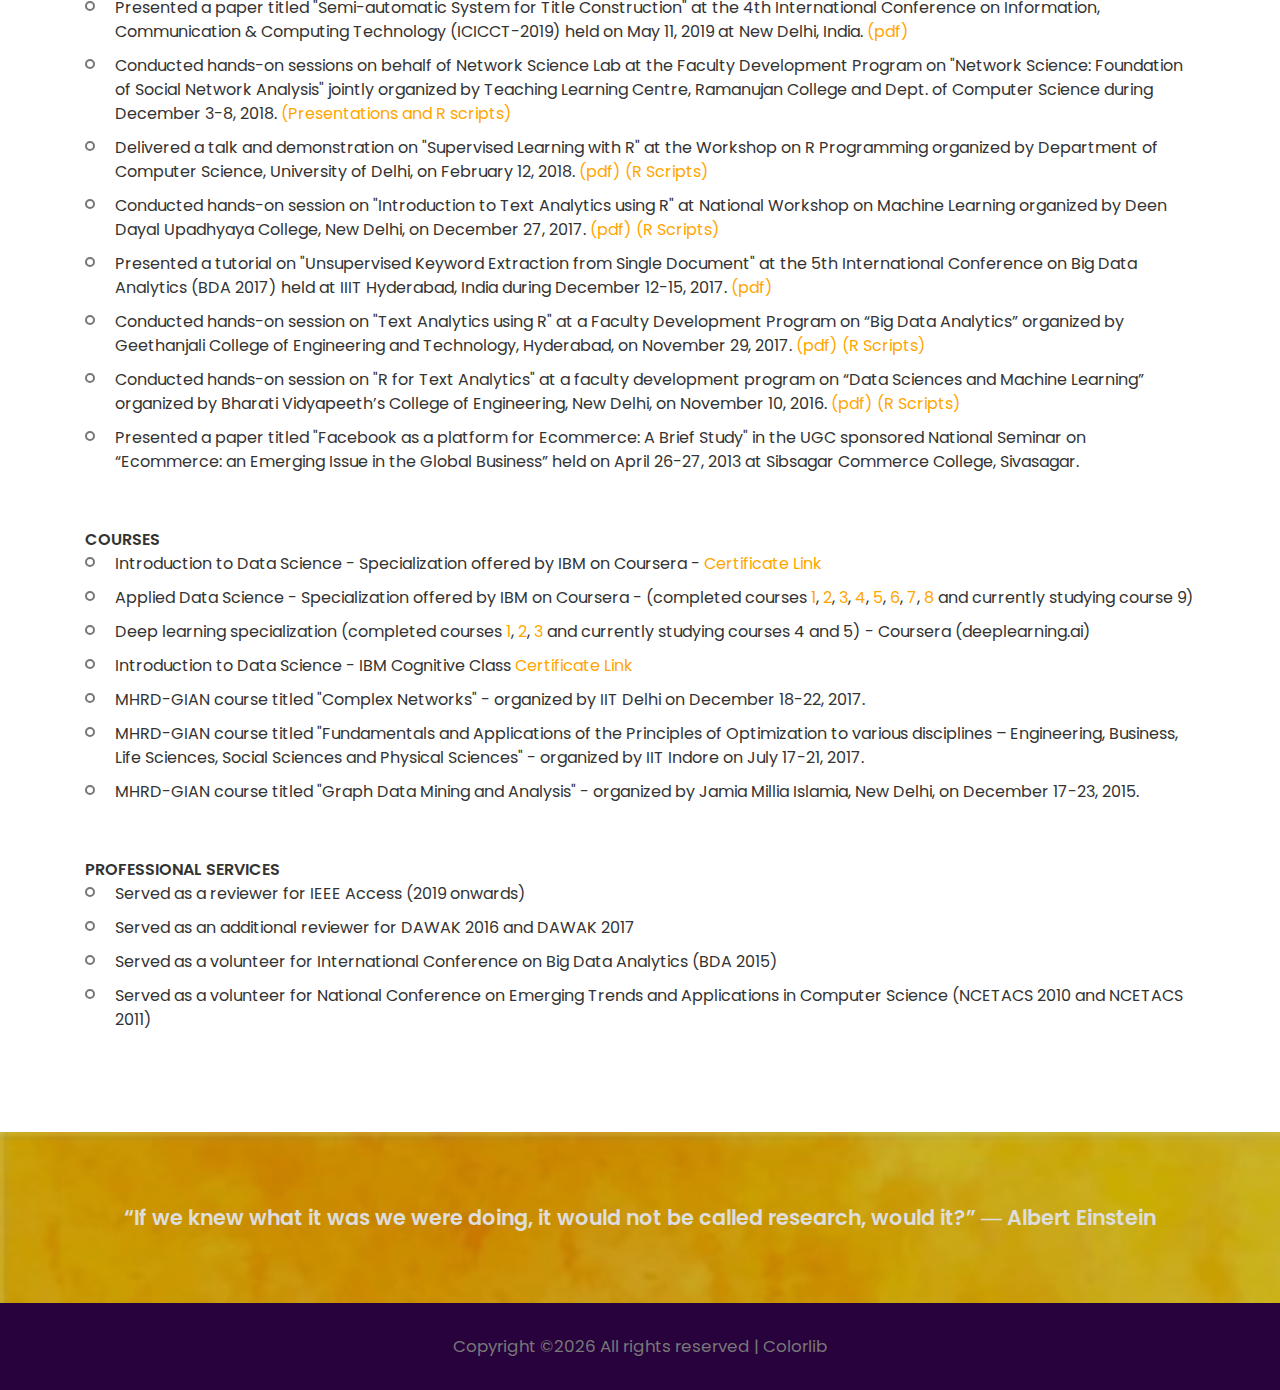
==== commit de7236a9: "Update index.html" ====
--- a/index.html
+++ b/index.html
@@ -26,44 +26,8 @@
 </head>
 <body>
 	
-	<header>
-		<div class="container">
-			<div class="heading-wrapper">
-				<div class="row">
-					<div class="col-sm-6 col-md-6 col-lg-4">
-						<div class="info">
-							<i class="icon ion-ios-location-outline"></i>
-							<div class="right-area">
-								<h5>Dept. of Computer Science, University of Delhi,</h5>
-								<h5> New Delhi, India, 110007</h5>
-							</div><!-- right-area -->
-						</div><!-- info -->
-					</div><!-- col-sm-4 -->
-					
-					<div class="col-sm-6 col-md-6 col-lg-4">
-						<div class="info">
-							<i class="icon ion-ios-telephone-outline"></i>
-							<div class="right-area">
-								<h5>+91-96540 92801</h5>
-								<h6>(MON - FRI, 10AM - 7PM)</h6>
-							</div><!-- right-area -->
-						</div><!-- info -->
-					</div><!-- col-sm-4 -->
-					
-					<div class="col-sm-6 col-md-6 col-lg-4">
-						<div class="info">
-							<i class="icon ion-ios-email-outline"></i>
-							<div class="right-area">
-								<h5>swagata.duari@gmail.com</h5>
-								<h5>sduari@cs.du.ac.in</h5>
-							</div><!-- right-area -->
-						</div><!-- info -->
-					</div><!-- col-sm-4 -->
-				</div><!-- row -->
-			</div><!-- heading-wrapper -->
-		</div><!-- container -->
-	</header>
-
+
+
 <!-- ================================================================Intro====================================================================================== -->
 	
 	<section class="intro-section">
@@ -74,14 +38,14 @@
 					<div class="intro">
 						<div class="profile-img"><img src="images/roundPic.jpg" alt=""></div>
 						<h2><b>SWAGATA DUARI</b></h2>
-						<h4 class="font-yellow">Ph.D. Research Scholar</h4>
-						<h5>Network Science Lab</h5>
-						<h5>Dept. of Computer Science, University of Delhi</h5>
+						<h4 class="font-yellow">Machine Learning Engineer | Ph.D. (Computer Science)</h4>
+						<h5>Gurugram, Haryana, India</h5>
 						<br>
-						<ul class="social-icons">
-							<li><a href="https://github.com/SDuari"><i class="ion-social-github"></i></a></li>
-							<li><a href="https://scholar.google.co.in/citations?user=XP0MTwIAAAAJ&hl=en&oi=ao"><i><img src="images/gs-logo.png" alt=""/></i></a></li>
-							<li><a href="https://www.linkedin.com/in/swagata-duari/"><i class="ion-social-linkedin"></i></a></li>
+						<ul class="social-icons">
+							<li><a href="mailto:swagata.duari@gmail.com"><i class="ion-ios-email"></i></a></li>
+							<li><a href="https://github.com/SDuari"><i class="ion-social-github"></i></a></li>
+							<li><a href="https://scholar.google.co.in/citations?user=XP0MTwIAAAAJ&hl=en&oi=ao"><i><img src="images/gs-logo.png" alt=""/></i></a></li>
+							<li><a href="https://www.linkedin.com/in/swagata-duari/"><i class="ion-social-linkedin"></i></a></li>
 							<li><a href="https://www.researchgate.net/profile/Swagata_Duari2"><i><img src="images/research-gate.png" alt=""/></i></a></li>
 							<li><a href="https://www.facebook.com/swagata.duari"><i class="ion-social-facebook"></i></a></li>
 						</ul>
@@ -89,84 +53,92 @@
 				</div><!-- col-sm-8 -->
 			</div><!-- row -->
 		</div><!-- container -->
-	</section><!-- intro-section -->
-
-
-
-
-
-
-<!-- ===============================================================About Me - Dummy============================================================================== -->
+	</section><!-- intro-section -->
+
+
+
+
+
+
+<!-- ===============================================================About Me - Dummy============================================================================== -->
 	
 	
 	<section class="about-section section">
 		<div class="container">
-			<div class="row">
-				<table style="width:100%">
+			<div class="row">
+				<table style="width:100%">
 				<tr>
 				<td><div class="col-sm-8">
 					<div class="heading">
 						<h3><b>About me</b></h3>
 						<h6 class="font-lite-black"><b></b></h6>
-					</div>
-
-				</div><!-- col-sm-4 --></td>
-				<td style="padding:0 55px 0 0;"><p> </p></td>
+					</div>
+
+				</div><!-- col-sm-4 --></td>
+				<td style="padding:0 55px 0 0;"><p> </p></td>
 				<td><div class="col-sm-8">
 					<div class="heading">
 						<h3><b>Recent Updates</b></h3>
 					</div>
-				</div><!-- col-sm-4 --></td>
-				</tr>
-
-				<tr>
+				</div><!-- col-sm-4 --></td>
+				</tr>
+
+				<tr>
 				<td><div class="col-sm-12">
-					<p class="margin-b-30" style="text-align:left;">I am a Ph.D. Scholar from <a href="http://cs.du.ac.in/" class="font-yellow">Dept. of Computer Science</a>, <a href="http://du.ac.in" class="font-yellow">University of Delhi</a>. Currently, I am working under <a href="http://people.du.ac.in/~vbhatnagar/" class="font-yellow">Prof. Vasudha Bhatnagar</a> in the field of Text Analytics. I am a member of the <a href="http://people.du.ac.in/~vbhatnagar/NetworkScienceLab/NSLab.htm" class="font-yellow">Network Science Lab</a> lead by Prof. Bhatnagar. My research interests include Text Mining, Graph Analytics, Natural Language Processing, Machine Learning, and Discourse Analysis.</p>
-
-					<!--<p class="margin-b-30">The goal of my PhD work is to develop computational methods for automatic analysis of long documents for the purpose of quantitative and qualitative assessment. Recently I worked on the problem of Automatic Keyword Extraction, and proposed a novel, parameterless, graph-based keyword extraction algorithm and its language-agnostic variant. I have also worked on semi-automatic title construction and supervised keyword extraction using graph-theoretic methods. Currently, I am working on the problem of coherence analysis. I intend to apply complex network based techniques to quantify coherence of text documents.</p>-->
-
-
-					<p class="margin-b-30">Apart from research, I enjoy reading fictions and classic novels, watching culinary and travel vlogs, and writing poems and short stories.</p>
-
+					<p class="margin-b-30" style="text-align:left;">I am a Text Analytics and NLP Researcher, currently working as a ML Engineer at <a href="https://aidaptive.com/" class="font-yellow">Aidaptive, powered by Jarvis ML</a>. I have completed my Ph.D. degree from <a href="http://cs.du.ac.in/" class="font-yellow">Dept. of Computer Science</a>, <a href="http://du.ac.in" class="font-yellow">University of Delhi</a>, under the supervision of <a href="http://people.du.ac.in/~vbhatnagar/" class="font-yellow">Prof. Vasudha Bhatnagar</a>. During my Ph.D., I was a researcher at the <a href="http://people.du.ac.in/~vbhatnagar/NetworkScienceLab/NSLab.htm" class="font-yellow">Network Science Lab</a> lead by Prof. Bhatnagar. My research interests include Text Mining, Graph Analytics, Natural Language Processing, Machine Learning, and Discourse Analysis.</p>
+
+					<!--<p class="margin-b-30">The goal of my PhD work is to develop computational methods for automatic analysis of long documents for the purpose of quantitative and qualitative assessment. Recently I worked on the problem of Automatic Keyword Extraction, and proposed a novel, parameterless, graph-based keyword extraction algorithm and its language-agnostic variant. I have also worked on semi-automatic title construction and supervised keyword extraction using graph-theoretic methods. Currently, I am working on the problem of coherence analysis. I intend to apply complex network based techniques to quantify coherence of text documents.</p>-->
+
+
+					<p class="margin-b-30">Apart from research, I enjoy reading fictions and classic novels, watching culinary and travel vlogs, and writing poems and short stories.</p>
+
 					<p>For more details, please <a href="https://docs.google.com/document/d/18GXI3bz4YTKmQ0t-w3q9WnqJ4L9rreQblveJZxcPjPU/export?format=pdf" class="font-yellow">download my CV</a>.</p>
-				</div><!-- col-sm-8 --></td>
-				<td style="padding:0 55px 0 0;"><p> </p></td>
+				</div><!-- col-sm-8 --></td>
+				<td style="padding:0 55px 0 0;"><p> </p></td>
 				<td><div class="col-md-12 col-sm-12">
 	  				<div class="experience margin-b-30" style="white-space:wrap">
-            					<div id="image" style="display:inline;">
-        						<img src="images/pin-clipart.png" style='height: 24px; width: 24px;'/>
-    						</div>
-
-    						<div id="texts" style="display:inline; white-space:wrap;"> 
-        						<p style="display:inline;"><b>June 22, 2020:</b> Presented my Pre-PhD seminar on proposed thesis title <i>"Complex Networks for Textual Discourse Coherence Analysis"</i>. Currently, I am in the process of drafting my thesis, which I intend to submit by the end of February, 2021.</p>
-    						</div> <br/>
-
-						<div id="image" style="display:inline;">
-        						<img src="images/pin-clipart.png" style='height: 24px; width: 24px;'/>
-    						</div>
-
-    						<div id="texts" style="display:inline; white-space:wrap;"> 
-        						<p style="display:inline;"><b>June 04, 2020:</b> Communicated our work on discourse coherence analysis of scholarly articles. This work is currently under review.</p>
-    						</div>
-
-
-						
-						<!--/ul-->
-         				</div><!-- section title-->
-				</div><!-- col-md--></td>
-				</tr>
+						<div id="image" style="display:inline;">
+							<img src="images/pin-clipart.png" style='height: 24px; width: 24px;'/>
+						</div>
+
+						<div id="texts" style="display:inline; white-space:wrap;"> 
+							<p style="display:inline;"><b>November 28, 2022:</b> Successfully defended my Ph.D. thesis titled <i>"Complex Networks for Textual Discourse Coherence Analysis"</i>.</p>
+						</div> <br/>
+
+						<div id="image" style="display:inline;">
+							<img src="images/pin-clipart.png" style='height: 24px; width: 24px;'/>
+						</div>
+
+						<div id="texts" style="display:inline; white-space:wrap;"> 
+							<p style="display:inline;"><b>June 22, 2020:</b> Presented my Pre-PhD seminar on proposed thesis title <i>"Complex Networks for Textual Discourse Coherence Analysis"</i>. Currently, I am in the process of drafting my thesis, which I intend to submit by the end of February, 2021.</p>
+						</div> <br/>
+
+						<div id="image" style="display:inline;">
+							<img src="images/pin-clipart.png" style='height: 24px; width: 24px;'/>
+						</div>
+
+						<div id="texts" style="display:inline; white-space:wrap;"> 
+							<p style="display:inline;"><b>June 04, 2020:</b> Communicated our work on discourse coherence analysis of scholarly articles. This work is currently under review.</p>
+						</div>
+
+
+						
+						<!--/ul-->
+         			</div><!-- section title-->
+				</div><!-- col-md--></td>
+				</tr>
 				</table>
 				
 				
 			</div><!-- row -->
 		</div><!-- container -->
-	</section><!-- about-section -->
-
-
-
-
-<!-- =============================================================PUBLICATIONS============================================================================== -->
-
+	</section><!-- about-section -->
+
+
+
+
+<!-- =============================================================PUBLICATIONS============================================================================== -->
+
 	<section class="experience-section section">
 		<div class="container">
 			<div class="row">
@@ -177,20 +149,25 @@
 					</div>
 				</div><!-- col-sm-4 -->
 				<div class="col-sm-8">
-					
-					<p class="font-semi-white margin-tb-30"><u>Duari, S.</u>, & Bhatnagar, V. (March, 2019). sCAKE: Semantic Connectivity Aware Keyword Extraction. <i>Information Sciences</i>, 477, 100 – 117. DOI: <a href="https://doi.org/10.1016/j.ins.2018.10.034" class="font-yellow">10.1016/j.ins.2018.10.034</a>. (Paper: <a href="https://www.sciencedirect.com/science/article/pii/S0020025518308521" class="font-yellow">ScienceDirect</a>, <a href="https://arxiv.org/abs/1811.10831" class="font-yellow">arXiv Preprint</a>) <a href="https://github.com/SDuari/sCAKE-and-LAKE" class="font-yellow">(Data and Code)</a> (SCI, Impact Factor: 6.795 (2020), SCImago Journal Rank (SJR): 1.524)</p>
-
-					<p class="font-semi-white margin-tb-30"><u>Duari, S.</u>, & Bhatnagar, V. (2020). Complex Network based Supervised Keyword Extractor. <I>Expert Systems with Applications</I>, 140, 112876. DOI: <a href="https://doi.org/10.1016/j.eswa.2019.112876" class="font-yellow">10.1016/j.eswa.2019.112876</a>. (Paper: <a href="https://www.sciencedirect.com/science/article/pii/S095741741930586X" class="font-yellow">ScienceDirect</a>, <a href="https://arxiv.org/abs/1909.12009" class="font-yellow">arXiv Preprint</a>) <a href="https://github.com/SDuari/Supervised-Keyword-Extraction" class="font-yellow">(Data and Code)</a> (SCIE, Impact Factor: 6.954 (2020), SCImago Journal Rank (SJR): 1.368)</p>
-
-					<p class="font-semi-white margin-tb-30"><u>Duari, S.</u>, & Bhatnagar, V. (May, 2019). Semi-automatic System for Title Construction. <i> Gani A., Das P., Kharb L., Chahal D. (eds) Information, Communication and Computing Technology. ICICCT 2019. Communications in Computer and Information Science, Springer, Singapore.</i>, 1025, 216-227. DOI: <a href="https://doi.org/10.1007/978-981-15-1384-8_18" class="font-yellow">10.1007/978-981-15-1384-8_18</a>. (Paper: <a href="https://link.springer.com/chapter/10.1007/978-981-15-1384-8_18" class="font-yellow">SpringerLink</a>, <a href="https://arxiv.org/abs/1905.00470" class="font-yellow">arXiv Preprint</a>) <a href="https://github.com/SDuari/Semiautomatic_Title_Construction" class="font-yellow">(Data and Code)</a></p>
-
-					<p class="font-semi-white margin-tb-30">Chaturvedi, R., Dhani, J.S., Joshi, A., Khanna, A., Tomar, N., <u>​Duari, S.</u>​, Khurana, A. and Bhatnagar, V (November, 2020). Divide and Conquer: From Complexity to Simplicity for Lay Summarization. In ​<I>Proceedings of the First Workshop on Scholarly Document Processing</I> (pp. 344-355). (Paper: <a href="https://www.aclweb.org/anthology/2020.sdp-1.40.pdf" class="font-yellow">ACL Anthology</a>)</p>
+					
+					<p class="font-semi-white margin-tb-30"><u>Duari, S.</u>, & Bhatnagar, V. (March, 2019). sCAKE: Semantic Connectivity Aware Keyword Extraction. <i>Information Sciences</i>, 477, 100 – 117. DOI: <a href="https://doi.org/10.1016/j.ins.2018.10.034" class="font-yellow">10.1016/j.ins.2018.10.034</a>. (Paper: <a href="https://www.sciencedirect.com/science/article/pii/S0020025518308521" class="font-yellow">ScienceDirect</a>, <a href="https://arxiv.org/abs/1811.10831" class="font-yellow">arXiv Preprint</a>) <a href="https://github.com/SDuari/sCAKE-and-LAKE" class="font-yellow">(Data and Code)</a> (SCI, Impact Factor: 8.233 (2021))</p>
+
+					<p class="font-semi-white margin-tb-30"><u>Duari, S.</u>, & Bhatnagar, V. (2020). Complex Network based Supervised Keyword Extractor. <I>Expert Systems with Applications</I>, 140, 112876. DOI: <a href="https://doi.org/10.1016/j.eswa.2019.112876" class="font-yellow">10.1016/j.eswa.2019.112876</a>. (Paper: <a href="https://www.sciencedirect.com/science/article/pii/S095741741930586X" class="font-yellow">ScienceDirect</a>, <a href="https://arxiv.org/abs/1909.12009" class="font-yellow">arXiv Preprint</a>) <a href="https://github.com/SDuari/Supervised-Keyword-Extraction" class="font-yellow">(Data and Code)</a> (SCIE, Impact Factor: 8.665 (2021))</p>
+
+					<p class="font-semi-white margin-tb-30"><u>Duari, S.</u>, & Bhatnagar, V. (May, 2019). Semi-automatic System for Title Construction. <i> Gani A., Das P., Kharb L., Chahal D. (eds) Information, Communication and Computing Technology. ICICCT 2019. Communications in Computer and Information Science, Springer, Singapore.</i>, 1025, 216-227. DOI: <a href="https://doi.org/10.1007/978-981-15-1384-8_18" class="font-yellow">10.1007/978-981-15-1384-8_18</a>. (Paper: <a href="https://link.springer.com/chapter/10.1007/978-981-15-1384-8_18" class="font-yellow">SpringerLink</a>, <a href="https://arxiv.org/abs/1905.00470" class="font-yellow">arXiv Preprint</a>) <a href="https://github.com/SDuari/Semiautomatic_Title_Construction" class="font-yellow">(Data and Code)</a></p>
+
+					<p class="font-semi-white margin-tb-30">Chaturvedi, R., Dhani, J.S., Joshi, A., Khanna, A., Tomar, N., <u>​Duari, S.</u>​, Khurana, A. and Bhatnagar, V. (November, 2020). Divide and Conquer: From Complexity to Simplicity for Lay Summarization. In ​<I>Proceedings of the First Workshop on Scholarly Document Processing</I> (pp. 344-355). (Paper: <a href="https://www.aclweb.org/anthology/2020.sdp-1.40.pdf" class="font-yellow">ACL Anthology</a>)</p>
+
+					<p class="font-semi-white margin-tb-30"></p><u>Duari, S.</u> and Bhatnagar, V., (2021). FFCD: A Fast-and-Frugal Coherence Detection Method. <i>IEEE Access</i>. vol. 10, pp. 85305-85314. DOI: <a href="https://doi.org/10.1109/ACCESS.2021.3135048" class="font-yellow">10.1109/ACCESS.2021.3135048</a>. (SCIE, Impact Factor: 3.476 (2021))
+					
+					<p class="font-semi-white margin-tb-30"></p>Bhatnagar, V., <u>Duari, S.</u>, and Gupta, S. K. (2022). Quantitative Discourse Cohesion Analysis of Scientific Scholarly Texts using Multilayer Networks. <i>IEEE Access</i>. vol. 10, pp. 88538-88557. DOI: <a href="https://doi.org/10.1109/ACCESS.2022.3198952" class="font-yellow">10.1109/ACCESS.2022.3198952</a>. (SCIE, Impact Factor: 3.476 (2021))
+
 				</div><!-- col-sm-8 -->
 			</div><!-- row -->
 		</div><!-- container -->
-	</section><!-- journal-section -->
-
-<!-- ================================================================PROJECTS=================================================================================== -->
+	</section><!-- journal-section -->
+
+<!-- ================================================================PROJECTS=================================================================================== -->
 
 	<section class="iconboxes-section section" id="counter">
 		<div class="container">
@@ -206,8 +183,8 @@
 					<div class="iconbox margin-b-30">
 						<i class="line-icon icon-rocket"></i>
 						<h5 class="margin-tb-20"><b>DISCOURSE COHERENCE ANALYSIS</b></h5>
-						<p>I am currently working on a project on computational discourse coherence analysis. My objective is to analyse scientific articles on the basis of their      
-                                                cohesion and coherence, and quantify the measure of writing quality in terms of these properties. We have recently communicated a paper, where we explored 
+						<p>I am currently working on a project on computational discourse coherence analysis. My objective is to analyse scientific articles on the basis of their      
+                                                cohesion and coherence, and quantify the measure of writing quality in terms of these properties. We have recently communicated a paper, where we explored 
                                                 complex network based framework for modelling textual discourse</p>
 					</div><!-- counter -->
 				</div><!-- col-md-4 -->
@@ -216,7 +193,7 @@
 					<div class="iconbox margin-b-30">
 						<i class="line-icon icon-cut"></i>
 						<h5 class="margin-tb-20"><b>SUPERVISED KEYWORD EXTRACTION</b></h5>
-						<p>Used classical ML algorithms to engineer solutions for automatically extracting keywords from single documents. We transformed the text to a complex 						network representation and extracted node properties as features. The proposed method works on all texts, irrespective of the domain, collection, or 							language.</p>
+						<p>Used classical ML algorithms to engineer solutions for automatically extracting keywords from single documents. We transformed the text to a complex 						network representation and extracted node properties as features. The proposed method works on all texts, irrespective of the domain, collection, or 							language.</p>
 						<a href="https://github.com/SDuari/Supervised-Keyword-Extraction" class="font-yellow">View Project</a>
 					</div><!-- counter -->
 				</div><!-- col-md-4 -->
@@ -228,8 +205,8 @@
 						<p>Engineered solutions for unsupervised, graph-based keyword extraction from single documents. We proposed a novel, parameterless, graph-based keyword 						extraction algorithm (sCAKE) and its language-agnostic variant (LAKE). We also proposed a context-aware graph construction method and a semantic 							connectivity based word scoring method.</p>
 						<a href="https://github.com/SDuari/sCAKE-and-LAKE" class="font-yellow">View Project</a>
 					</div><!-- counter -->
-				</div><!-- col-md-4 -->
-
+				</div><!-- col-md-4 -->
+
 				<div class="col-sm-6 col-md-6 col-lg-4">
 					<div class="iconbox margin-b-30">
 						<i class="line-icon icon-star"></i>
@@ -237,24 +214,24 @@
 						<p>Designed a semi-automatic system for identifying and recommending keywords for inclusion in the title of a scientific manuscript. Here, the keyword 							extraction phase is automatic and title construction from extracted keyword is manual. For extracting keywords, we induced supervised models using a graph-						theoretic feature set. </p>
 						<a href="https://github.com/SDuari/Semiautomatic_Title_Construction" class="font-yellow">View Project</a>
 					</div><!-- counter -->
-				</div><!-- col-md-4 -->
-
+				</div><!-- col-md-4 -->
+
 				<div class="col-sm-6 col-md-6 col-lg-4">
 					<div class="iconbox margin-b-30">
 						<i class="line-icon icon-star"></i>
 						<h5 class="margin-tb-20"><b>REVENUE MANAGEMENT SYSTEM</b></h5>
 						<p>Designed a Revenue Management System for Assam Power Distribution Company Limited (APDCL), Assam, India. It was developed using JSP as front-end and 						MySQL as back-end. The objective was to design an efficient database to store information regarding revenue collection of APDCL and to build an web-based 						application to effectively view, manipulate, and aggregate the stored information.</p>
 					</div><!-- counter -->
-				</div><!-- col-md-4 -->
-
+				</div><!-- col-md-4 -->
+
 				<div class="col-sm-6 col-md-6 col-lg-4">
 					<div class="iconbox margin-b-30">
 						<i class="line-icon icon-star"></i>
 						<h5 class="margin-tb-20"><b>iRAT - A REVIEW AGGREGATION TOOL</b></h5>
 						<p>An NLP and sentiment Analysis based project for movie classification. The objective was to analyse movie reviews and assign an aggregated sentiment 							polarity (positive, negative, and neutral) to the reviews. It was developed using JSP, and bag-of-words model was used for document representation and 							polarity dataset v1.0 was used for evaluation.</p>
 					</div><!-- counter -->
-				</div><!-- col-md-4 -->
-
+				</div><!-- col-md-4 -->
+
 				<div class="col-sm-6 col-md-6 col-lg-4">
 					<div class="iconbox margin-b-30">
 						<i class="line-icon icon-star"></i>
@@ -265,10 +242,10 @@
 				
 			</div><!-- row -->
 		</div><!-- container -->
-	</section><!-- progression-section -->
-
-
-	
+	</section><!-- progression-section -->
+
+
+	
 <!-- =================================================================Experience========================================================================== -->
 	
 	<section class="experience-section section">
@@ -281,6 +258,27 @@
 					</div>
 				</div><!-- col-sm-4 -->
 				<div class="col-sm-8">
+
+					<div class="experience margin-b-50">
+						<h4><b>MACHINE LEARNING ENGINEER (REMOTE)</b></h4>
+						<h5 class="font-yellow"><b>Aidaptive, powered by Jarvis ML</b></h5>
+						<h6 class="margin-t-10">OCTOBER 2022 - PRESENT</h6>
+						<p class="font-semi-white margin-tb-30">I work on developing property recommendation models for short-term vacation rental using textual similarity.
+						</p>
+					</div><!-- experience -->
+
+					<div class="experience margin-b-50">
+						<h4><b>NLP RESEARCHER (REMOTE)</b></h4>
+						<h5 class="font-yellow"><b>Aisle-3</b></h5>
+						<h6 class="margin-t-10">APRIL 2021 - SEPTEMBER 2022</h6>
+						<p class="font-semi-white margin-tb-30"><b>Highlights:</b>
+							<ul class="list margin-b-30">
+								<li>Worked on NLP-enabled product matching by extracting product features from textual descriptions from multiple sources. Achieved accuracy more than 95%.</li>
+								<li>Knowledge graph creation from product descriptions using entity extraction, entity linking, and relationship extraction.</li>
+								<li>Merchant onboarding onto the platform from multiple sources. Prepared codes and performed data normalisation, data validation, and data quality check for onboarded merchants.</li>
+							</ul>
+						</p>
+					</div><!-- experience -->
 				
 					<div class="experience margin-b-50">
 						<h4><b>ASSISTANT PROFESSOR, COMPUTER SCIENCE</b></h4>
@@ -293,11 +291,11 @@
 						<h4><b>ASSISTANT PROFESSOR, COMPUTER SCIENCE</b></h4>
 						<h5 class="font-yellow"><b>Jhanji H.N.S. College, Sivasagar, Assam, India</b></h5>
 						<h6 class="margin-t-10">OCTOBER 2012 - JULY 2013</h6>
-						<p class="font-semi-white margin-tb-30"><b><u>Courses taught:</b></u> "Computer Skills"-A compulsory paper for all 2nd year undergraduate students.</br>
+						<p class="font-semi-white margin-tb-30"><b><u>Courses taught:</b></u> "Computer Skills"-A compulsory paper for all 2nd year undergraduate students.</br>
 						<b><u>Special Mention:</b></u> Took initiative to teach computer skills to economically weaker students from the college. Simultaneously taught 3 batches of HS and BA students (class size = max 10 students) 3-months courses on basic computer skill. This initiative was outside of my regular academic responsibilities. </p>
 						
-					</div><!-- experience -->
-
+					</div><!-- experience -->
+
 					<div class="experience margin-b-50">
 						<h4><b>GRADUATE TRAINEE</b></h4>
 						<h5 class="font-yellow"><b>Tata Consultancy Services</b></h5>
@@ -310,8 +308,8 @@
 			</div><!-- row -->
 		</div><!-- container -->
 		
-	</section><!-- experience-section -->
-
+	</section><!-- experience-section -->
+
 <!-- ============================================================Education======================================================================================== -->
 	
 	<section class="education-section section">
@@ -328,9 +326,11 @@
 						<div class="education margin-b-50">
 							<h4><b>Ph.D. - COMPUTER SCIENCE</b></h4>
 							<h5 class="font-yellow"><b>UNIVERITY OF DELHI, New Delhi</b></h5>
-							<h6 class="font-lite-black margin-t-10">CURRENTLY PURSUING SINCE JUNE 2015</h6>
-							<p class="margin-tb-30"><b>Supervisor:</b> Prof. Vasudha Bhatnagar</br>
-										<b>Research Area:</b> Text Analytics </br>
+							<h6 class="font-lite-black margin-t-10">JUNE 2015 - NOVEMBER 2022</h6>
+							<p class="margin-tb-30">
+										<b>Thesis Title:</b> Complex Networks for Textual Discourse Coherence Analysis </br>
+										<b>Supervisor:</b> Prof. Vasudha Bhatnagar</br>
+										<b>Research Area:</b> Text Analytics, NLP, and Computational Discourse Analysis </br>
 										<b>Relevant Coursework:</b> Machine Learning, Special Topics in Data Mining (Graph Analytics), Text Mining </p>
 						</div><!-- education -->
 						
@@ -338,7 +338,7 @@
 							<h4><b>MASTER OF COMPUTER APPLICATION</b></h4>
 							<h5 class="font-yellow"><b>NORTH EASTERN HILL UNIVERSITY, SHILLONG, MEGHALAYA</b></h5>
 							<h6 class="font-lite-black margin-t-10">2009 - 2012</h6>
-							<p class="margin-tb-30">Graduated with CGPA 9/10 | Secured 2nd rank</br>
+							<p class="margin-tb-30">Graduated with CGPA 9/10 | Secured 2nd rank</br>
 										<b>Relevant Coursework:</b> Algorithms, Data Mining, Data Structures, DBMS, Advance Discreet Structures, Compiler Design</p>
 						</div><!-- education -->
 						
@@ -346,7 +346,7 @@
 							<h4><b>BACHELOR OF COMPUTER APPLICATION</b></h4>
 							<h5 class="font-yellow"><b>DIBRUGARH UNIVERSITY, DIBRUGARH, ASSAM</b></h5>
 							<h6 class="font-lite-black margin-t-10">2005 - 2008, </h6>
-							<p class="margin-tb-30">Graduated with 80.2% | Secured 1st rank</br>
+							<p class="margin-tb-30">Graduated with 80.2% | Secured 1st rank</br>
 										<b>Relevant Coursework:</b> Data Structures, DBMS, Algorithms,Theory of Computing, Programming in C and C++</p>
 						</div><!-- education -->
 					</div><!-- education-wrapper -->
@@ -354,11 +354,11 @@
 			</div><!-- row -->
 		</div><!-- container -->
 		
-	</section><!-- education-section -->
-
-
-<!-- =============================================================SKILLS============================================================================== -->
-
+	</section><!-- education-section -->
+
+
+<!-- =============================================================SKILLS============================================================================== -->
+
 	<section class="experience-section section">
 		<div class="container">
 			<div class="row">
@@ -369,29 +369,29 @@
 					</div>
 				</div><!-- col-sm-4 -->
 				<div class="col-sm-8">
-					<h5 class="margin-tb-20"><b>PROGRAMMING LANGUAGES AND SCRIPTS</b></h5>
-					<p class="font-semi-white margin-tb-30">R (Proficient), Java (Proficient), C (Proficient), C++ (Prior
-					experience), Python (Intermediate), JSP (Prior experience), JavaScript (Prior experience), HTML (Prior
-					experience), CSS (Prior experience).</p>
-
+					<h5 class="margin-tb-20"><b>PROGRAMMING LANGUAGES AND SCRIPTS</b></h5>
+					<p class="font-semi-white margin-tb-30">Python (Proficient), R (Proficient), Java (Proficient), C (Proficient), C++ (Prior
+					experience), JSP (Prior experience), JavaScript (Prior experience), HTML (Prior
+					experience), CSS (Prior experience).</p>
+
 					<h5 class="margin-tb-20"><b>DATABASES</b></h5>
-					<p class="font-semi-white margin-tb-30">MySQL (Prior experience), Oracle (Prior experience)</p>
-
-										
-
+					<p class="font-semi-white margin-tb-30">BigQuery (Intermediate), Amazon RDS (Familiar), MySQL (Prior experience), Oracle (Prior experience)</p>
+
+										
+
 					<h5 class="margin-tb-20"><b>SOFTWARES/TOOLS</b></h5>
-					<p class="font-semi-white margin-tb-30">LaTeX, Weka</p>
-
+					<p class="font-semi-white margin-tb-30">LaTeX, Weka, AWS Lambda, EC2, Amazon SageMaker, Amazon S3, GCP, Apache Airflow</p>
+
 					<h5 class="margin-tb-20"><b>DATA SCIENCE SKILLS</b></h5>
-					<p class="font-semi-white margin-tb-30">Text Analytics, Machine Learning, Deep Learning</p>
+					<p class="font-semi-white margin-tb-30">Text Analytics, Machine Learning, Deep Learning, Data Analytics</p>
 				</div><!-- col-sm-8 -->
 			</div><!-- row -->
 		</div><!-- container -->
-	</section><!-- journal-section -->
-
-
-<!-- ==============================================================RESEARCH AND LEARNING==================================================================== -->
-
+	</section><!-- journal-section -->
+
+
+<!-- ==============================================================RESEARCH AND LEARNING==================================================================== -->
+
 <section class="education-section section">
 		<div class="container">
 			<div class="row">
@@ -400,29 +400,29 @@
 						<h3><b>Research and Learning</b></h3>
 						<h6 class="font-lite-black"><b>TALKS, TUTORIALS, COURSES, AND PROFESSIONAL SERVICES</b></h6>
 					</div>
-				</div><!-- col-sm-4 -->
-
-
-			</div><!-- row -->
-		</div><!-- container -->
-		
+				</div><!-- col-sm-4 -->
+
+
+			</div><!-- row -->
+		</div><!-- container -->
 		
-		<div class="container">
+		
+		<div class="container">
 			<div class="row">
 				<div class="col-md-12 col-sm-12">
 	  				<div class="experience margin-b-50">
-            					<h5 class="margin-tb-20"><b>TALKS AND TUTORIALS</b></h5>
-						<ul class="list margin-b-30">
-						<li>Presented a contributed talk on "Language-Agnostic Keyword Extraction" at the 14th Inter-Research-Institute Student Seminar (IRISS) in Computer Science 						held on February 13-14, 2020 at IIT Gandhinagar, India. <a href="https://drive.google.com/open?id=1lowP1t8vgYLv4iL13QObIQLhR7VxJueH" class="font-yellow" 						>(pdf)</a></li>
-
-						<li>Presented a paper titled "Semi-automatic System for Title Construction" at the 4th International Conference on Information, Communication & Computing 						Technology (ICICCT-2019) held on May 11, 2019 at New Delhi, India. <a href="https://drive.google.com/open?id=1UBiF9HQsLdJRKBgSruiJFwmNpL9pgUdT" class="font-yellow">(pdf)</a></li>
-
-						<li>Conducted hands-on sessions on behalf of Network Science Lab at the Faculty Development Program on "Network Science: Foundation of 									Social Network Analysis" jointly organized by Teaching Learning Centre, Ramanujan College and Dept. of Computer Science during December 3-8, 2018. <a href 						="https://github.com/kirtiJain25/FDP_18" class="font-yellow">(Presentations and R scripts)</a></li>
-
+            					<h5 class="margin-tb-20"><b>TALKS AND TUTORIALS</b></h5>
+						<ul class="list margin-b-30">
+						<li>Presented a contributed talk on "Language-Agnostic Keyword Extraction" at the 14th Inter-Research-Institute Student Seminar (IRISS) in Computer Science 						held on February 13-14, 2020 at IIT Gandhinagar, India. <a href="https://drive.google.com/open?id=1lowP1t8vgYLv4iL13QObIQLhR7VxJueH" class="font-yellow" 						>(pdf)</a></li>
+
+						<li>Presented a paper titled "Semi-automatic System for Title Construction" at the 4th International Conference on Information, Communication & Computing 						Technology (ICICCT-2019) held on May 11, 2019 at New Delhi, India. <a href="https://drive.google.com/open?id=1UBiF9HQsLdJRKBgSruiJFwmNpL9pgUdT" class="font-yellow">(pdf)</a></li>
+
+						<li>Conducted hands-on sessions on behalf of Network Science Lab at the Faculty Development Program on "Network Science: Foundation of 									Social Network Analysis" jointly organized by Teaching Learning Centre, Ramanujan College and Dept. of Computer Science during December 3-8, 2018. <a href 						="https://github.com/kirtiJain25/FDP_18" class="font-yellow">(Presentations and R scripts)</a></li>
+
 						<li>Delivered a talk and demonstration on "Supervised Learning with R" at the Workshop on R Programming organized by Department of Computer Science, 							University of Delhi, on February 12, 2018. <a href = "https://drive.google.com/file/d/1qd1uMKx8swqth0C8B0iBmvWSLQCjd-Ou/view" class="font-yellow">(pdf)</a> 						<a href="https://github.com/SDuari/Supervised-Learning-in-R" class="font-yellow">(R Scripts)</a> </li>
 
 						<li>Conducted hands-on session on "Introduction to Text Analytics using R" at National Workshop on Machine Learning organized by Deen Dayal Upadhyaya 							College, New Delhi, on December 27, 2017. <a href = "https://drive.google.com/file/d/1xCFVnOv1qRJ7gnBMkho3CSALOUHdB8Fu/view" class="font-yellow">(pdf)</a> 						<a href="https://github.com/SDuari/Text-Analytics" class="font-yellow">(R Scripts)</a> </li>
-
+
 						
 						<li>Presented a tutorial on "Unsupervised Keyword Extraction from Single Document" at the 5th International Conference on Big Data Analytics (BDA 							2017) held at IIIT Hyderabad, India during December 12-15, 2017. <a href = "https://drive.google.com/file/d/1wURS0RhmwLfLFsBXVYsWLDEJjvgA6qhb/								view" class="font-yellow">(pdf)</a> </li>
 
@@ -430,54 +430,54 @@
 
 						<li>Conducted hands-on session on "R for Text Analytics" at a faculty development program on “Data Sciences and Machine Learning” organized by 								Bharati Vidyapeeth’s College of Engineering, New Delhi, on November 10, 2016. <a href = "https://drive.google.com/file/d/										1xCFVnOv1qRJ7gnBMkho3CSALOUHdB8Fu/view" class="font-yellow">(pdf)</a> <a href="https://github.com/SDuari/Text-Analytics" class="font-yellow">(R Scripts)</a> 						</li>
 
-						<li>Presented a paper titled "Facebook as a platform for Ecommerce: A Brief Study" in the UGC sponsored National Seminar on “Ecommerce: an Emerging 							Issue in the Global Business” held on April 26-27, 2013 at Sibsagar Commerce College, Sivasagar. </li>
-						</ul>
-						</br>
-
-						<h5 class="margin-tb-20"><b>COURSES</b></h5>
-						<ul class="list margin-b-30">
-
-						<li>Introduction to Data Science - Specialization offered by IBM on Coursera - <a href="https://coursera.org/share/8e2f698589c37ad675ba4c27e0b2c30a" 
-                                                class="font-yellow">Certificate Link</a> </li>
-
-						<li>Applied Data Science - Specialization offered by IBM on Coursera -
-						(completed courses <a href="https://coursera.org/share/29dfba20331f6f73738f8ab06d6b2d23" class="font-yellow">1</a>, 
-						<a href="https://coursera.org/share/4c2fa74281ae715529e565e7e0b89bb3" class="font-yellow">2</a>, 
-						<a href="https://coursera.org/share/93351f44e702ed4c6e94987388d30049" class="font-yellow">3</a>, 
-						<a href="https://coursera.org/share/a92821c4179eae2020c995364491372d" class="font-yellow">4</a>, 
-                                                <a href="https://coursera.org/share/12abaed59f32547c6a40d8ba3f6bfa96" class="font-yellow">5</a>, 
-						<a href="https://coursera.org/share/6e8c1123c3df29dac0fd442900534e68" class="font-yellow">6</a>, 
-						<a href="https://coursera.org/share/ac1a57784901a50030378fbee3258871" class="font-yellow">7</a>, 
-						<a href="https://coursera.org/share/f79d11abcc3d089307ca0447a8615161" class="font-yellow">8</a> and currently studying course 9)</li>
-						
-						<li>Deep learning specialization (completed courses <a href="https://coursera.org/share/33fca0aab27ed29d46bbc8850be74d41" class="font-yellow">1</a>,
-						<a href = "https://coursera.org/share/41dc94ef9df856f66c20afb90aea90ce" class="font-yellow">2</a>, 
-						<a href = "https://coursera.org/share/62a59c98d1b64e20222713801ecc013e" class="font-yellow">3</a> 
+						<li>Presented a paper titled "Facebook as a platform for Ecommerce: A Brief Study" in the UGC sponsored National Seminar on “Ecommerce: an Emerging 							Issue in the Global Business” held on April 26-27, 2013 at Sibsagar Commerce College, Sivasagar. </li>
+						</ul>
+						</br>
+
+						<h5 class="margin-tb-20"><b>COURSES</b></h5>
+						<ul class="list margin-b-30">
+
+						<li>Introduction to Data Science - Specialization offered by IBM on Coursera - <a href="https://coursera.org/share/8e2f698589c37ad675ba4c27e0b2c30a" 
+                                                class="font-yellow">Certificate Link</a> </li>
+
+						<li>Applied Data Science - Specialization offered by IBM on Coursera -
+						(completed courses <a href="https://coursera.org/share/29dfba20331f6f73738f8ab06d6b2d23" class="font-yellow">1</a>, 
+						<a href="https://coursera.org/share/4c2fa74281ae715529e565e7e0b89bb3" class="font-yellow">2</a>, 
+						<a href="https://coursera.org/share/93351f44e702ed4c6e94987388d30049" class="font-yellow">3</a>, 
+						<a href="https://coursera.org/share/a92821c4179eae2020c995364491372d" class="font-yellow">4</a>, 
+                                                <a href="https://coursera.org/share/12abaed59f32547c6a40d8ba3f6bfa96" class="font-yellow">5</a>, 
+						<a href="https://coursera.org/share/6e8c1123c3df29dac0fd442900534e68" class="font-yellow">6</a>, 
+						<a href="https://coursera.org/share/ac1a57784901a50030378fbee3258871" class="font-yellow">7</a>, 
+						<a href="https://coursera.org/share/f79d11abcc3d089307ca0447a8615161" class="font-yellow">8</a> and currently studying course 9)</li>
+						
+						<li>Deep learning specialization (completed courses <a href="https://coursera.org/share/33fca0aab27ed29d46bbc8850be74d41" class="font-yellow">1</a>,
+						<a href = "https://coursera.org/share/41dc94ef9df856f66c20afb90aea90ce" class="font-yellow">2</a>, 
+						<a href = "https://coursera.org/share/62a59c98d1b64e20222713801ecc013e" class="font-yellow">3</a> 
 						and currently studying courses 4 and 5) - Coursera (deeplearning.ai)</li>
-						
-						<li>Introduction to Data Science - IBM Cognitive Class <a href = "https://courses.cognitiveclass.ai/certificates/											bc075571322f4ade8a8aedd0892f2654" class="font-yellow">Certificate Link</a></li>
+						
+						<li>Introduction to Data Science - IBM Cognitive Class <a href = "https://courses.cognitiveclass.ai/certificates/											bc075571322f4ade8a8aedd0892f2654" class="font-yellow">Certificate Link</a></li>
 						
 						<li>MHRD-GIAN course titled "Complex Networks" - organized by IIT Delhi on December 18-22, 2017.</li>
-			
+			
 						<li>MHRD-GIAN course titled "Fundamentals and Applications of the Principles of Optimization to various disciplines – Engineering, Business, Life Sciences, 						Social Sciences and Physical Sciences" - organized by IIT Indore on July 17-21, 2017.</li>
-			
+			
 						<li>MHRD-GIAN course titled "Graph Data Mining and Analysis" - organized by Jamia Millia Islamia, New Delhi, on December 17-23, 2015.</li>
-  						</ul>
-						</br>
-
-						<h5 class="margin-tb-20"><b>PROFESSIONAL SERVICES</b></h5>
+  						</ul>
+						</br>
+
+						<h5 class="margin-tb-20"><b>PROFESSIONAL SERVICES</b></h5>
 						<ul class="list margin-b-30">
 	    					<li>Served as a reviewer for IEEE Access (2019 onwards)</li>
 	    					<li>Served as an additional reviewer for DAWAK 2016 and DAWAK 2017</li>
 	    					<li>Served as a volunteer for International Conference on Big Data Analytics (BDA 2015)</li>
-	    					<li>Served as a volunteer for National Conference on Emerging Trends and Applications in Computer Science (NCETACS 2010 and NCETACS 2011)</li>
-						</ul>	    
+	    					<li>Served as a volunteer for National Conference on Emerging Trends and Applications in Computer Science (NCETACS 2010 and NCETACS 2011)</li>
+						</ul>	    
          				</div><!-- section title-->
 				</div><!-- col-md-->
       			</div><!-- row-->
     		</div><!-- container-->
-	</section><!-- education-section -->
-
+	</section><!-- education-section -->
+
 <!-- =============================================================Quote================================================================================ -->
 	
 	<section class="counter-section" id="counter">
@@ -488,8 +488,8 @@
 				
 			</div><!-- row-->
 		</div><!-- container-->
-    </section><!-- counter-section-->
-
+    </section><!-- counter-section-->
+
 <!-- ===========================================================Footer======================================================================================= -->
 	
 	<footer>
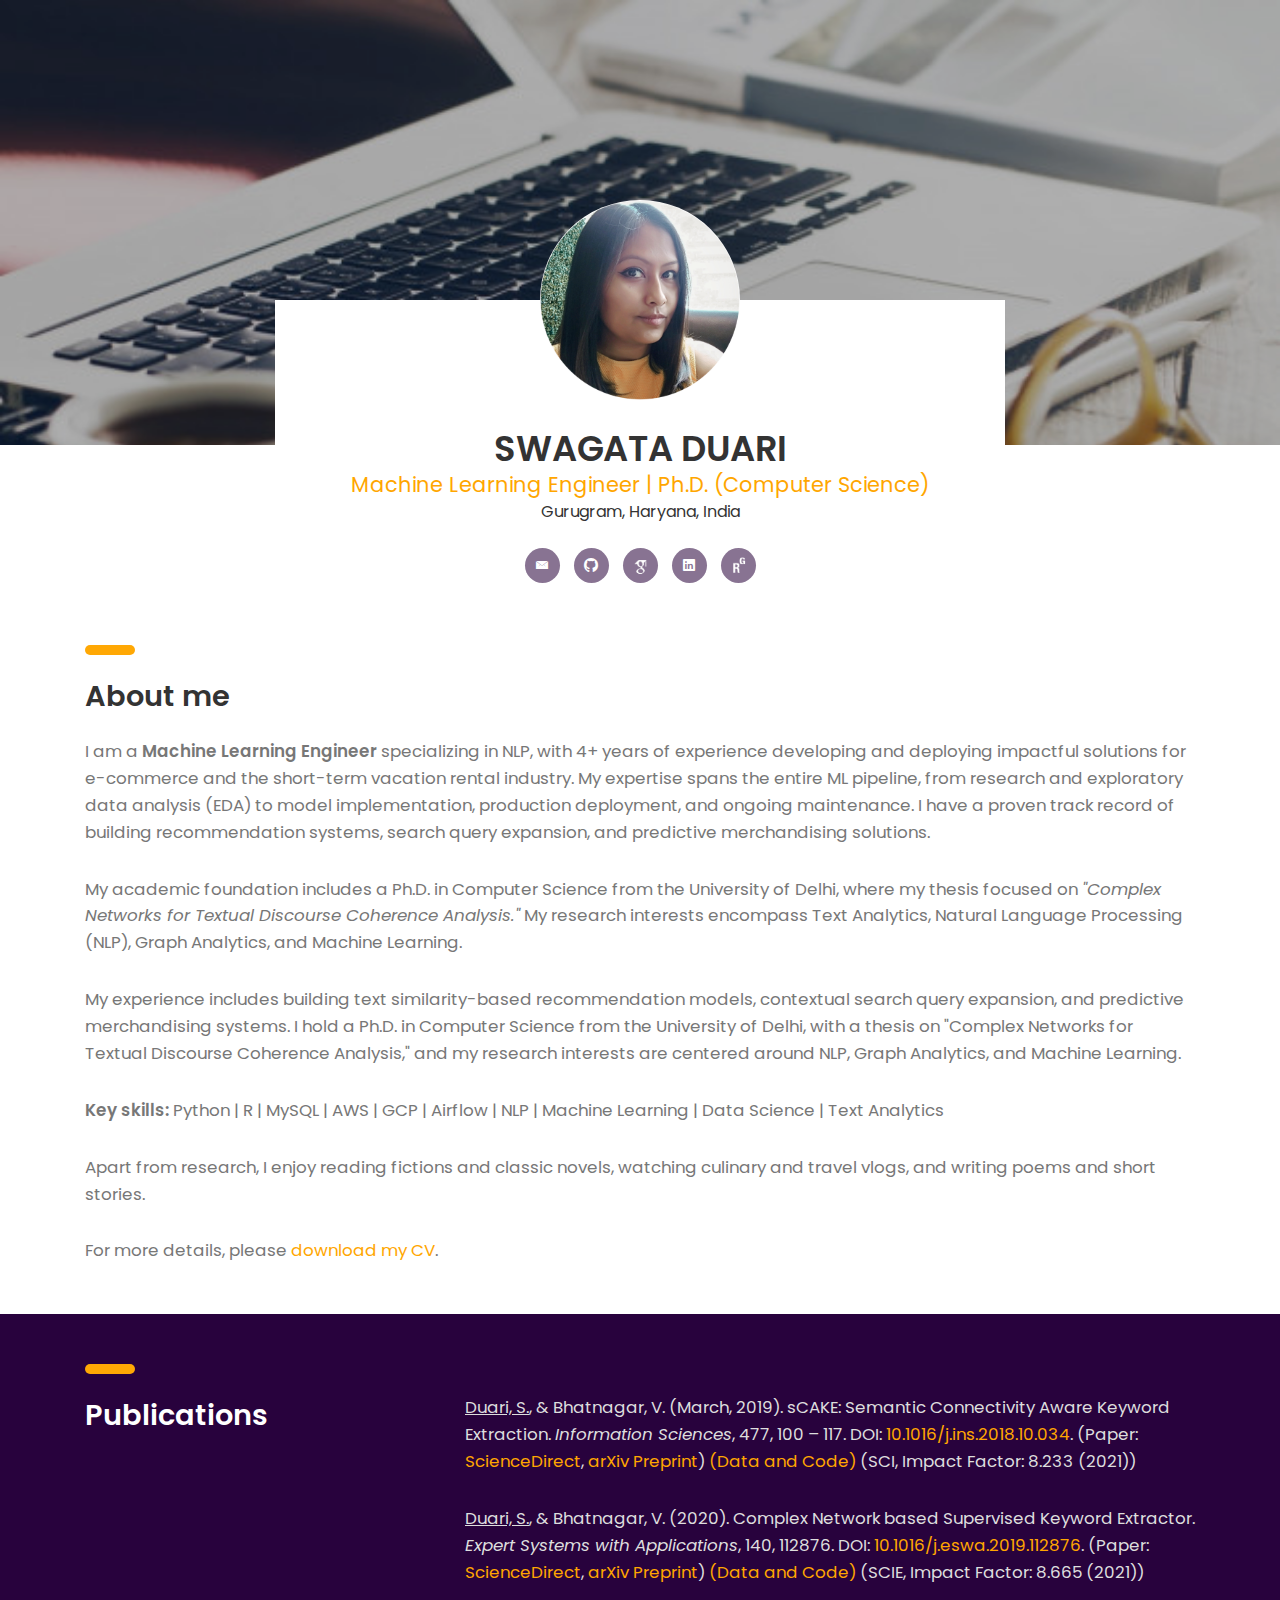
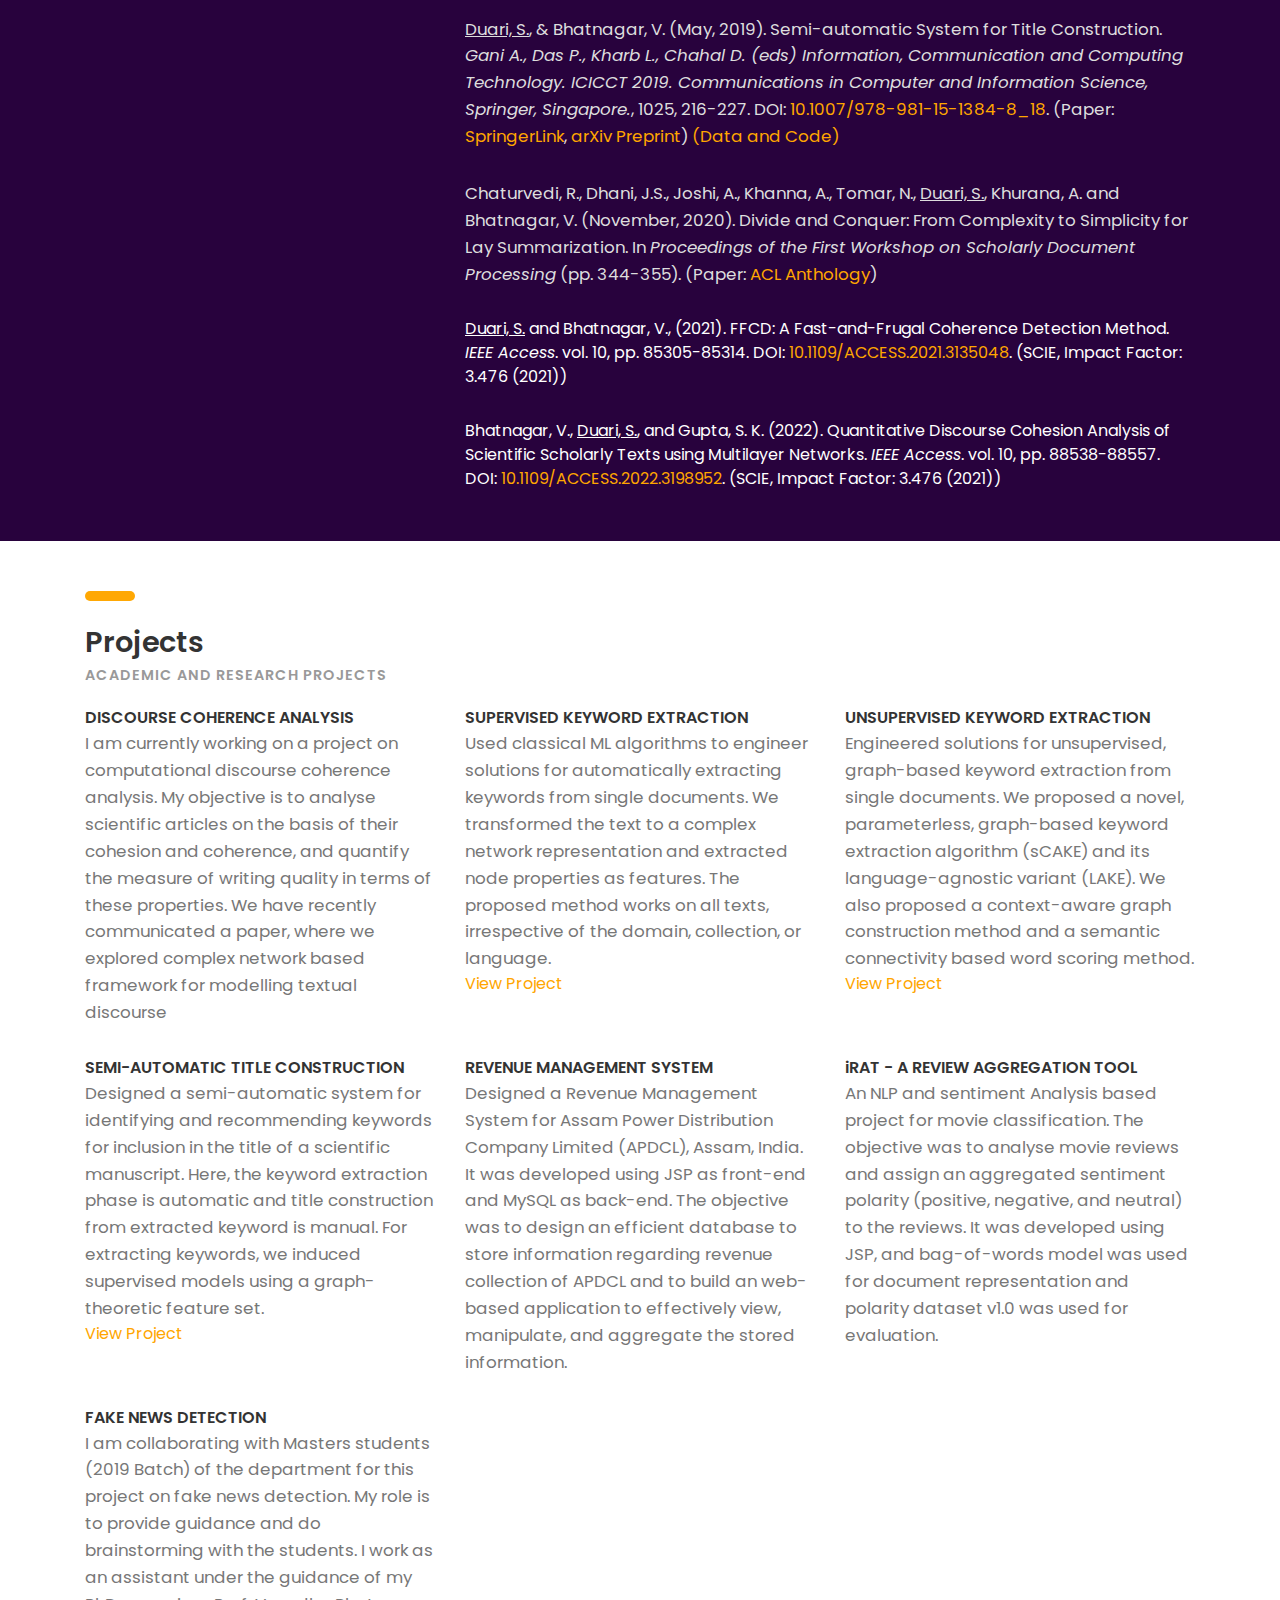
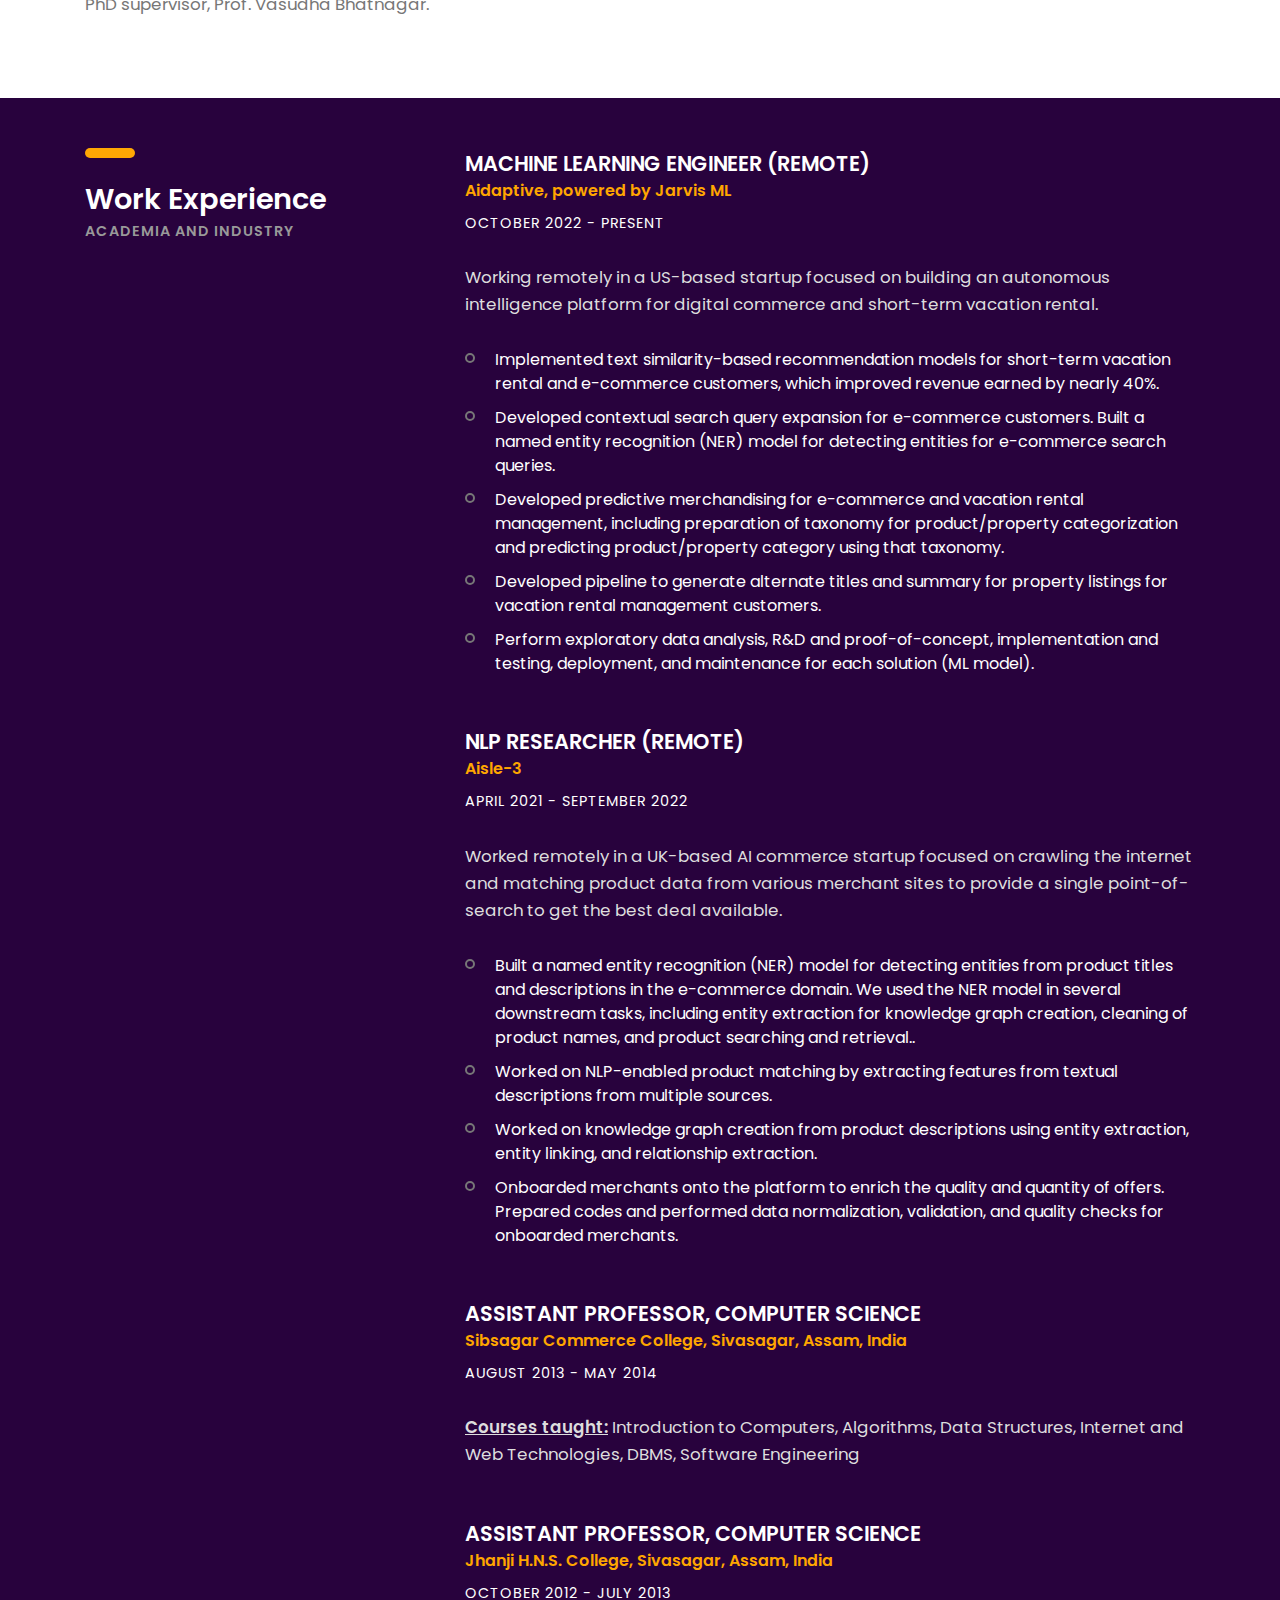
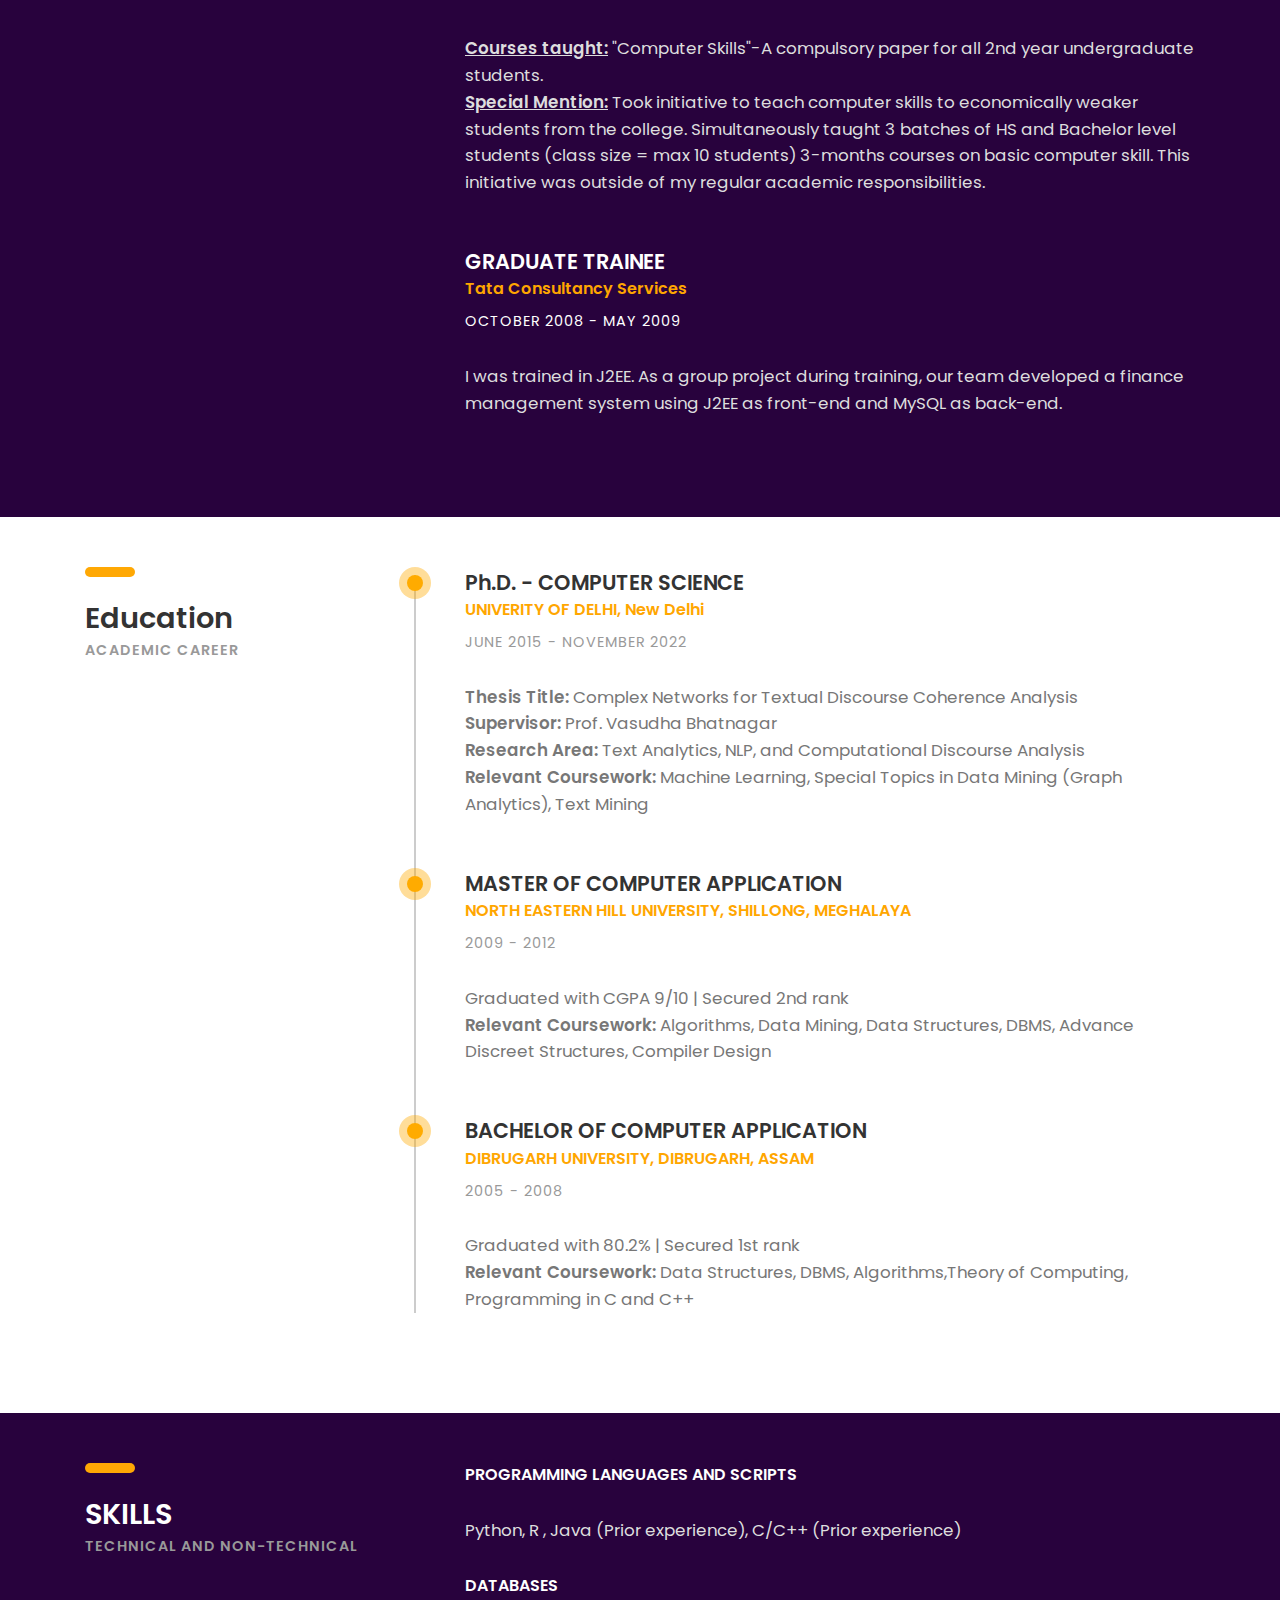
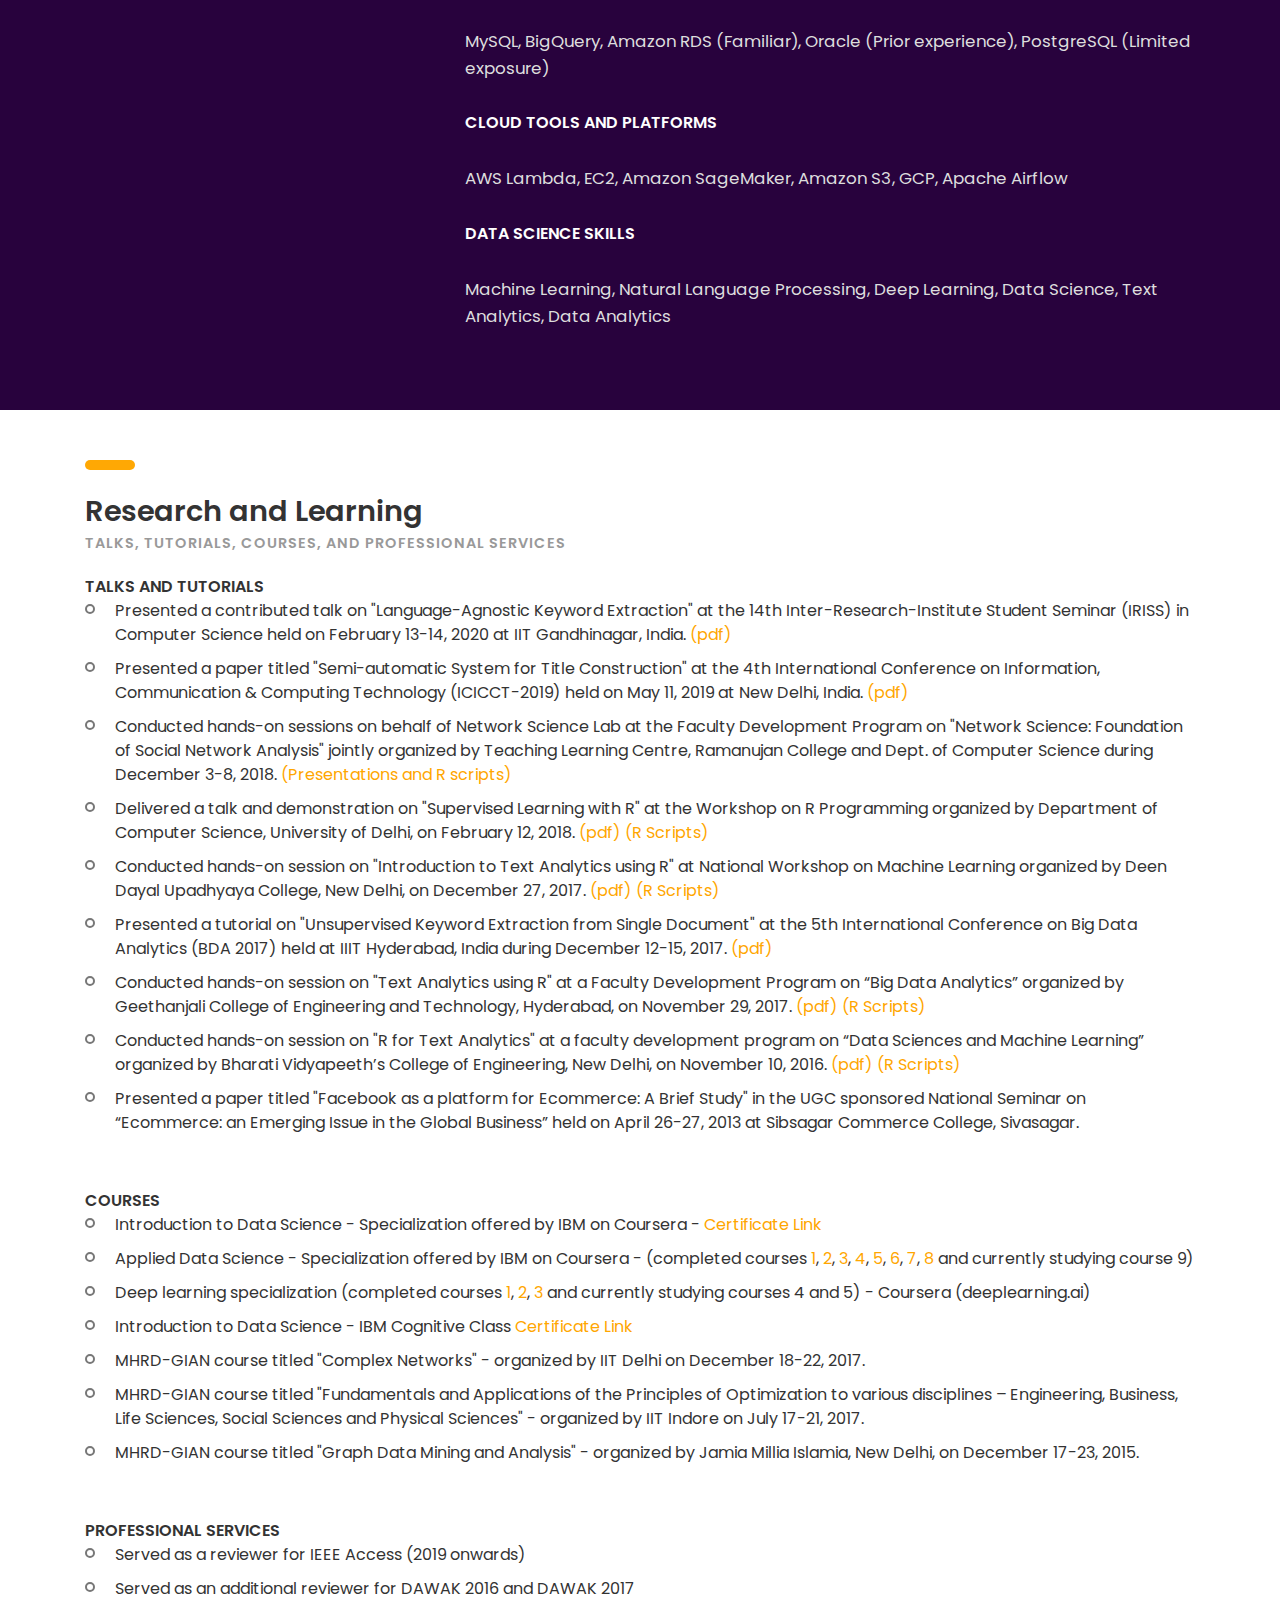
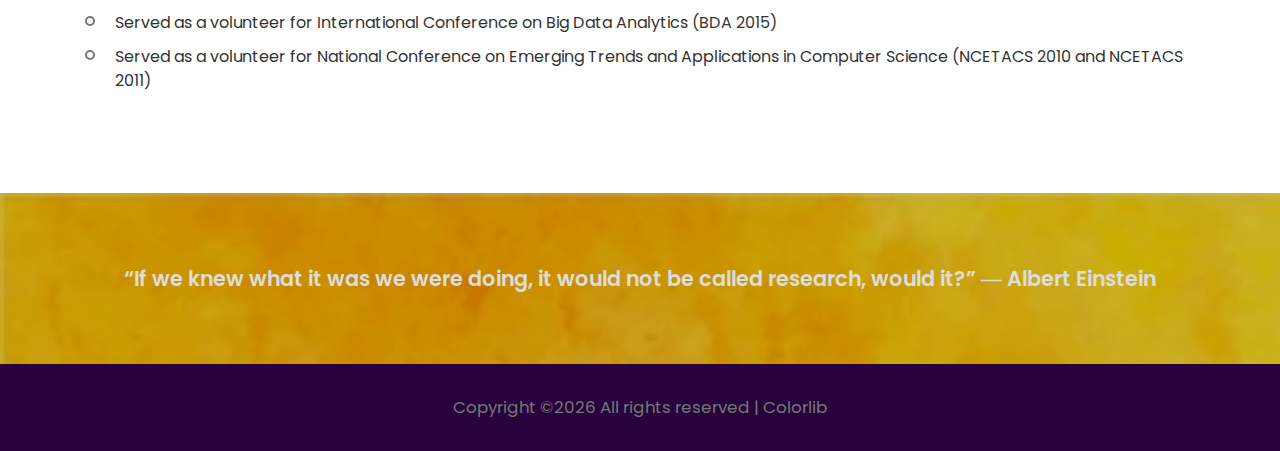
==== commit 543e5b06: "Update index.html" ====
--- a/index.html
+++ b/index.html
@@ -47,7 +47,6 @@
 							<li><a href="https://scholar.google.co.in/citations?user=XP0MTwIAAAAJ&hl=en&oi=ao"><i><img src="images/gs-logo.png" alt=""/></i></a></li>
 							<li><a href="https://www.linkedin.com/in/swagata-duari/"><i class="ion-social-linkedin"></i></a></li>
 							<li><a href="https://www.researchgate.net/profile/Swagata_Duari2"><i><img src="images/research-gate.png" alt=""/></i></a></li>
-							<li><a href="https://www.facebook.com/swagata.duari"><i class="ion-social-facebook"></i></a></li>
 						</ul>
 					</div><!-- intro -->
 				</div><!-- col-sm-8 -->
@@ -66,71 +65,29 @@
 	<section class="about-section section">
 		<div class="container">
 			<div class="row">
-				<table style="width:100%">
-				<tr>
-				<td><div class="col-sm-8">
+				<div class="col-md-12 col-sm-12">
 					<div class="heading">
 						<h3><b>About me</b></h3>
 						<h6 class="font-lite-black"><b></b></h6>
 					</div>
-
-				</div><!-- col-sm-4 --></td>
-				<td style="padding:0 55px 0 0;"><p> </p></td>
-				<td><div class="col-sm-8">
-					<div class="heading">
-						<h3><b>Recent Updates</b></h3>
-					</div>
-				</div><!-- col-sm-4 --></td>
-				</tr>
-
-				<tr>
-				<td><div class="col-sm-12">
-					<p class="margin-b-30" style="text-align:left;">I am a Text Analytics and NLP Researcher, currently working as a ML Engineer at <a href="https://aidaptive.com/" class="font-yellow">Aidaptive, powered by Jarvis ML</a>. I have completed my Ph.D. degree from <a href="http://cs.du.ac.in/" class="font-yellow">Dept. of Computer Science</a>, <a href="http://du.ac.in" class="font-yellow">University of Delhi</a>, under the supervision of <a href="http://people.du.ac.in/~vbhatnagar/" class="font-yellow">Prof. Vasudha Bhatnagar</a>. During my Ph.D., I was a researcher at the <a href="http://people.du.ac.in/~vbhatnagar/NetworkScienceLab/NSLab.htm" class="font-yellow">Network Science Lab</a> lead by Prof. Bhatnagar. My research interests include Text Mining, Graph Analytics, Natural Language Processing, Machine Learning, and Discourse Analysis.</p>
-
-					<!--<p class="margin-b-30">The goal of my PhD work is to develop computational methods for automatic analysis of long documents for the purpose of quantitative and qualitative assessment. Recently I worked on the problem of Automatic Keyword Extraction, and proposed a novel, parameterless, graph-based keyword extraction algorithm and its language-agnostic variant. I have also worked on semi-automatic title construction and supervised keyword extraction using graph-theoretic methods. Currently, I am working on the problem of coherence analysis. I intend to apply complex network based techniques to quantify coherence of text documents.</p>-->
-
+				</div><!-- col-md-->
+				
+				<div class="col-md-12 col-sm-12">
+					<p class="margin-b-30" style="text-align:left;">I am a <b>Machine Learning Engineer</b> specializing in NLP, with 4+ years of experience developing and deploying impactful solutions for e-commerce and the short-term vacation rental industry. My expertise spans the entire ML pipeline, from research and exploratory data analysis (EDA) to model implementation, production deployment, and ongoing maintenance.  I have a proven track record of building recommendation systems, search query expansion, and predictive merchandising solutions. </p>
+
+					<p class="margin-b-30">	My academic foundation includes a Ph.D. in Computer Science from the University of Delhi, where my thesis focused on <i>"Complex Networks for Textual Discourse Coherence Analysis."</i>  My research interests encompass Text Analytics, Natural Language Processing (NLP), Graph Analytics, and Machine Learning.</p>
+												
+					<p class="margin-b-30">My experience includes building text similarity-based recommendation models, contextual search query expansion, and predictive merchandising systems.  I hold a Ph.D. in Computer Science from the University of Delhi, with a thesis on "Complex Networks for Textual Discourse Coherence Analysis,"  and my research interests are centered around NLP, Graph Analytics, and Machine Learning.</p> 
+						
+					<p class="margin-b-30"><b>Key skills:</b> Python | R | MySQL | AWS | GCP | Airflow | NLP | Machine Learning | Data Science | Text Analytics</p>
 
 					<p class="margin-b-30">Apart from research, I enjoy reading fictions and classic novels, watching culinary and travel vlogs, and writing poems and short stories.</p>
 
-					<p>For more details, please <a href="https://docs.google.com/document/d/18GXI3bz4YTKmQ0t-w3q9WnqJ4L9rreQblveJZxcPjPU/export?format=pdf" class="font-yellow">download my CV</a>.</p>
-				</div><!-- col-sm-8 --></td>
-				<td style="padding:0 55px 0 0;"><p> </p></td>
-				<td><div class="col-md-12 col-sm-12">
-	  				<div class="experience margin-b-30" style="white-space:wrap">
-						<div id="image" style="display:inline;">
-							<img src="images/pin-clipart.png" style='height: 24px; width: 24px;'/>
-						</div>
-
-						<div id="texts" style="display:inline; white-space:wrap;"> 
-							<p style="display:inline;"><b>November 28, 2022:</b> Successfully defended my Ph.D. thesis titled <i>"Complex Networks for Textual Discourse Coherence Analysis"</i>.</p>
-						</div> <br/>
-
-						<div id="image" style="display:inline;">
-							<img src="images/pin-clipart.png" style='height: 24px; width: 24px;'/>
-						</div>
-
-						<div id="texts" style="display:inline; white-space:wrap;"> 
-							<p style="display:inline;"><b>June 22, 2020:</b> Presented my Pre-PhD seminar on proposed thesis title <i>"Complex Networks for Textual Discourse Coherence Analysis"</i>. Currently, I am in the process of drafting my thesis, which I intend to submit by the end of February, 2021.</p>
-						</div> <br/>
-
-						<div id="image" style="display:inline;">
-							<img src="images/pin-clipart.png" style='height: 24px; width: 24px;'/>
-						</div>
-
-						<div id="texts" style="display:inline; white-space:wrap;"> 
-							<p style="display:inline;"><b>June 04, 2020:</b> Communicated our work on discourse coherence analysis of scholarly articles. This work is currently under review.</p>
-						</div>
-
-
-						
-						<!--/ul-->
-         			</div><!-- section title-->
-				</div><!-- col-md--></td>
-				</tr>
-				</table>
-				
-				
-			</div><!-- row -->
+					<p>For more details, please <a href="https://docs.google.com/document/d/1NxIGAE79914uamc9zAKoz-FQP4APahaEou_grQdFjWY/export?format=pdf" class="font-yellow">download my CV</a>.</p>
+				</div>
+			
+			</div>
+				
 		</div><!-- container -->
 	</section><!-- about-section -->
 
@@ -263,7 +220,14 @@
 						<h4><b>MACHINE LEARNING ENGINEER (REMOTE)</b></h4>
 						<h5 class="font-yellow"><b>Aidaptive, powered by Jarvis ML</b></h5>
 						<h6 class="margin-t-10">OCTOBER 2022 - PRESENT</h6>
-						<p class="font-semi-white margin-tb-30">I work on developing property recommendation models for short-term vacation rental using textual similarity.
+						<p class="font-semi-white margin-tb-30">Working remotely in a US-based startup focused on building an autonomous intelligence platform for digital commerce and short-term vacation rental.
+							<ul class="list margin-b-30">
+								<li>Implemented text similarity-based recommendation models for short-term vacation rental and e-commerce customers, which improved revenue earned by nearly 40%.</li>	
+								<li>Developed contextual search query expansion for e-commerce customers. Built a named entity recognition (NER) model for detecting entities for e-commerce search queries.</li>
+								<li>Developed predictive merchandising for e-commerce and vacation rental management, including preparation of taxonomy for product/property categorization and predicting product/property category using that taxonomy.</li>
+								<li>Developed pipeline to generate alternate titles and summary for property listings for vacation rental management customers.</li>
+								<li>Perform exploratory data analysis, R&D and proof-of-concept, implementation and testing, deployment, and maintenance for each solution (ML model).</li>
+							</ul>
 						</p>
 					</div><!-- experience -->
 
@@ -271,11 +235,12 @@
 						<h4><b>NLP RESEARCHER (REMOTE)</b></h4>
 						<h5 class="font-yellow"><b>Aisle-3</b></h5>
 						<h6 class="margin-t-10">APRIL 2021 - SEPTEMBER 2022</h6>
-						<p class="font-semi-white margin-tb-30"><b>Highlights:</b>
+						<p class="font-semi-white margin-tb-30">Worked remotely in a UK-based AI commerce startup focused on crawling the internet and matching product data from various merchant sites to provide a single point-of-search to get the best deal available.
 							<ul class="list margin-b-30">
-								<li>Worked on NLP-enabled product matching by extracting product features from textual descriptions from multiple sources. Achieved accuracy more than 95%.</li>
-								<li>Knowledge graph creation from product descriptions using entity extraction, entity linking, and relationship extraction.</li>
-								<li>Merchant onboarding onto the platform from multiple sources. Prepared codes and performed data normalisation, data validation, and data quality check for onboarded merchants.</li>
+								<li>Built a named entity recognition (NER) model for detecting entities from product titles and descriptions in the e-commerce domain. We used the NER model in several downstream tasks, including entity extraction for knowledge graph creation, cleaning of product names, and product searching and retrieval..</li>
+								<li>Worked on NLP-enabled product matching by extracting features from textual descriptions from multiple sources.</li>
+								<li>Worked on knowledge graph creation from product descriptions using entity extraction, entity linking, and relationship extraction.</li>
+								<li>Onboarded merchants onto the platform to enrich the quality and quantity of offers. Prepared codes and performed data normalization, validation, and quality checks for onboarded merchants.</li>
 							</ul>
 						</p>
 					</div><!-- experience -->
@@ -292,7 +257,7 @@
 						<h5 class="font-yellow"><b>Jhanji H.N.S. College, Sivasagar, Assam, India</b></h5>
 						<h6 class="margin-t-10">OCTOBER 2012 - JULY 2013</h6>
 						<p class="font-semi-white margin-tb-30"><b><u>Courses taught:</b></u> "Computer Skills"-A compulsory paper for all 2nd year undergraduate students.</br>
-						<b><u>Special Mention:</b></u> Took initiative to teach computer skills to economically weaker students from the college. Simultaneously taught 3 batches of HS and BA students (class size = max 10 students) 3-months courses on basic computer skill. This initiative was outside of my regular academic responsibilities. </p>
+						<b><u>Special Mention:</b></u> Took initiative to teach computer skills to economically weaker students from the college. Simultaneously taught 3 batches of HS and Bachelor level students (class size = max 10 students) 3-months courses on basic computer skill. This initiative was outside of my regular academic responsibilities. </p>
 						
 					</div><!-- experience -->
 
@@ -345,7 +310,7 @@
 						<div class="education margin-b-50">
 							<h4><b>BACHELOR OF COMPUTER APPLICATION</b></h4>
 							<h5 class="font-yellow"><b>DIBRUGARH UNIVERSITY, DIBRUGARH, ASSAM</b></h5>
-							<h6 class="font-lite-black margin-t-10">2005 - 2008, </h6>
+							<h6 class="font-lite-black margin-t-10">2005 - 2008</h6>
 							<p class="margin-tb-30">Graduated with 80.2% | Secured 1st rank</br>
 										<b>Relevant Coursework:</b> Data Structures, DBMS, Algorithms,Theory of Computing, Programming in C and C++</p>
 						</div><!-- education -->
@@ -370,20 +335,17 @@
 				</div><!-- col-sm-4 -->
 				<div class="col-sm-8">
 					<h5 class="margin-tb-20"><b>PROGRAMMING LANGUAGES AND SCRIPTS</b></h5>
-					<p class="font-semi-white margin-tb-30">Python (Proficient), R (Proficient), Java (Proficient), C (Proficient), C++ (Prior
-					experience), JSP (Prior experience), JavaScript (Prior experience), HTML (Prior
-					experience), CSS (Prior experience).</p>
+					<p class="font-semi-white margin-tb-30">Python, R , Java (Prior experience), C/C++ (Prior
+					experience)</p>
 
 					<h5 class="margin-tb-20"><b>DATABASES</b></h5>
-					<p class="font-semi-white margin-tb-30">BigQuery (Intermediate), Amazon RDS (Familiar), MySQL (Prior experience), Oracle (Prior experience)</p>
-
-										
-
-					<h5 class="margin-tb-20"><b>SOFTWARES/TOOLS</b></h5>
-					<p class="font-semi-white margin-tb-30">LaTeX, Weka, AWS Lambda, EC2, Amazon SageMaker, Amazon S3, GCP, Apache Airflow</p>
+					<p class="font-semi-white margin-tb-30">MySQL, BigQuery, Amazon RDS (Familiar), Oracle (Prior experience), PostgreSQL (Limited exposure)</p>
+
+					<h5 class="margin-tb-20"><b>CLOUD TOOLS AND PLATFORMS</b></h5>
+					<p class="font-semi-white margin-tb-30">AWS Lambda, EC2, Amazon SageMaker, Amazon S3, GCP, Apache Airflow</p>
 
 					<h5 class="margin-tb-20"><b>DATA SCIENCE SKILLS</b></h5>
-					<p class="font-semi-white margin-tb-30">Text Analytics, Machine Learning, Deep Learning, Data Analytics</p>
+					<p class="font-semi-white margin-tb-30">Machine Learning, Natural Language Processing, Deep Learning, Data Science, Text Analytics, Data Analytics</p>
 				</div><!-- col-sm-8 -->
 			</div><!-- row -->
 		</div><!-- container -->
@@ -411,7 +373,7 @@
 			<div class="row">
 				<div class="col-md-12 col-sm-12">
 	  				<div class="experience margin-b-50">
-            					<h5 class="margin-tb-20"><b>TALKS AND TUTORIALS</b></h5>
+            			<h5 class="margin-tb-20"><b>TALKS AND TUTORIALS</b></h5>
 						<ul class="list margin-b-30">
 						<li>Presented a contributed talk on "Language-Agnostic Keyword Extraction" at the 14th Inter-Research-Institute Student Seminar (IRISS) in Computer Science 						held on February 13-14, 2020 at IIT Gandhinagar, India. <a href="https://drive.google.com/open?id=1lowP1t8vgYLv4iL13QObIQLhR7VxJueH" class="font-yellow" 						>(pdf)</a></li>
 
@@ -472,7 +434,7 @@
 	    					<li>Served as a volunteer for International Conference on Big Data Analytics (BDA 2015)</li>
 	    					<li>Served as a volunteer for National Conference on Emerging Trends and Applications in Computer Science (NCETACS 2010 and NCETACS 2011)</li>
 						</ul>	    
-         				</div><!-- section title-->
+         			</div><!-- section title-->
 				</div><!-- col-md-->
       			</div><!-- row-->
     		</div><!-- container-->
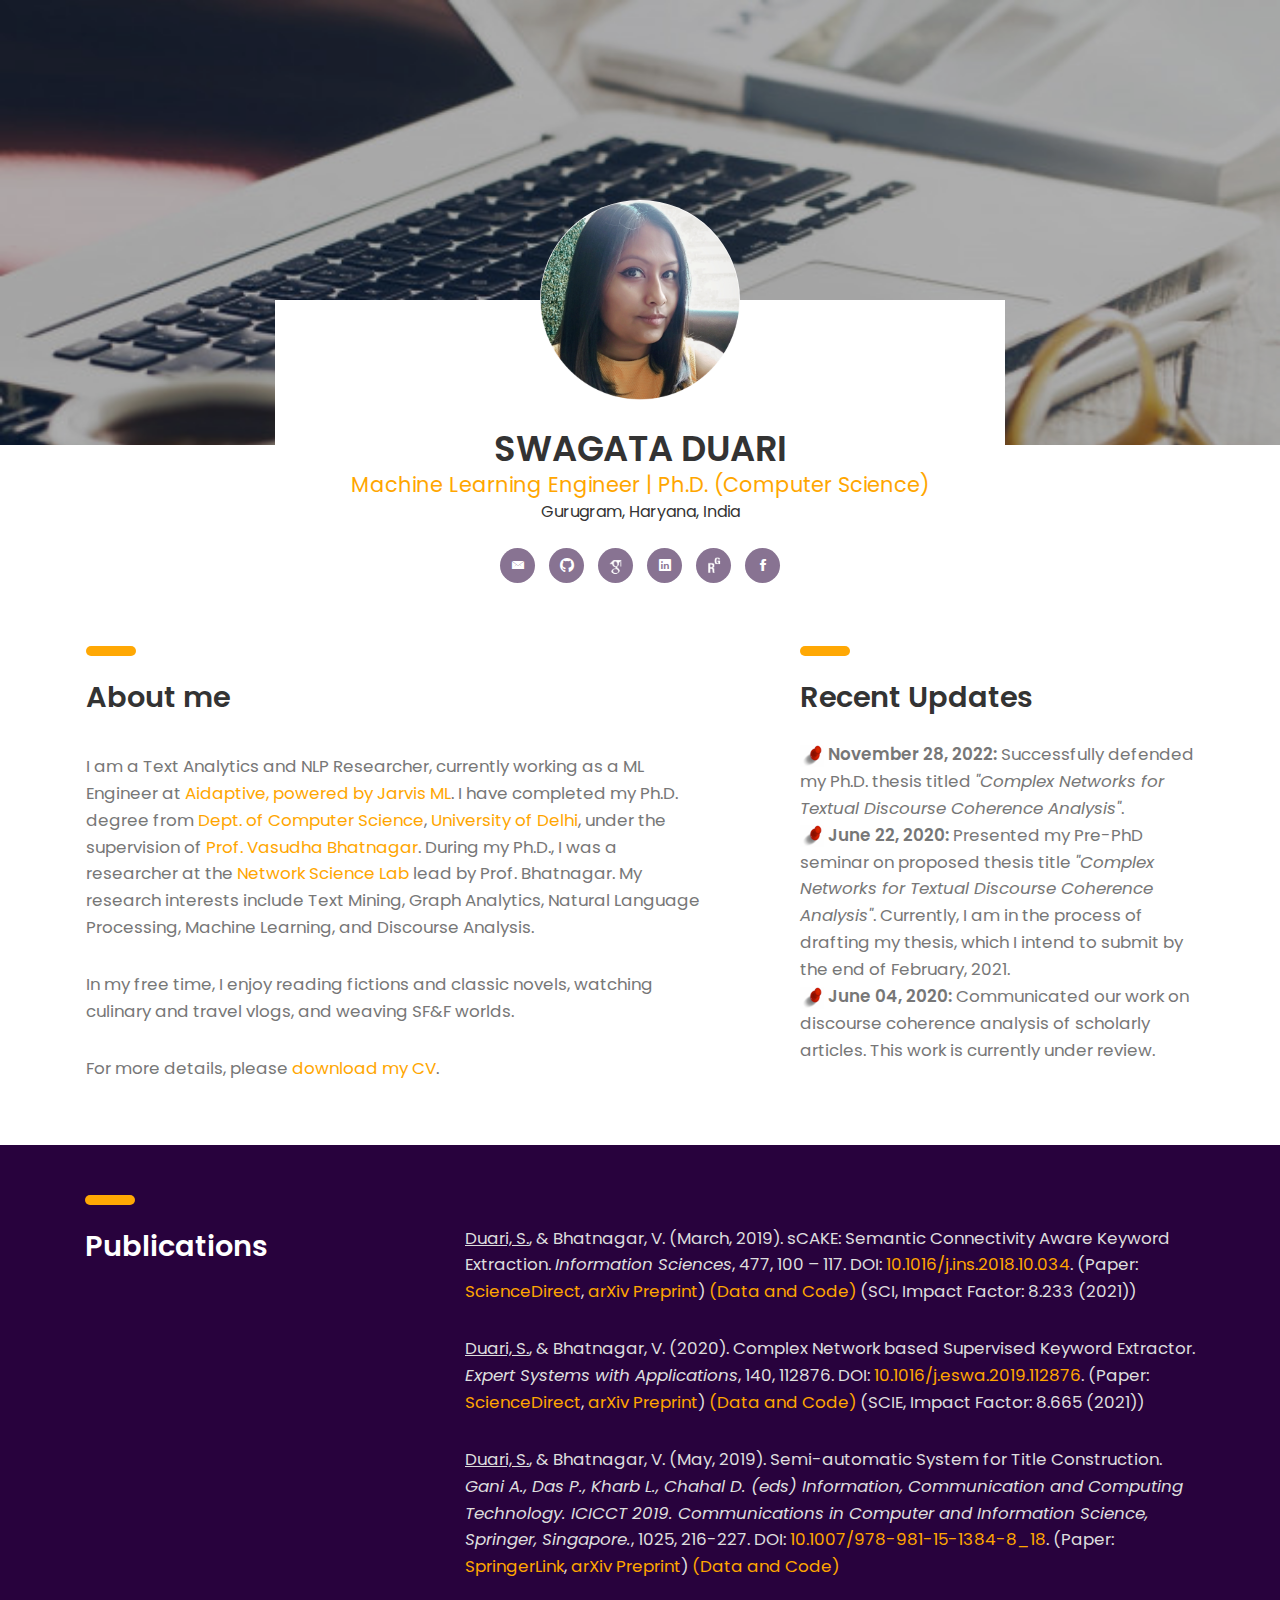
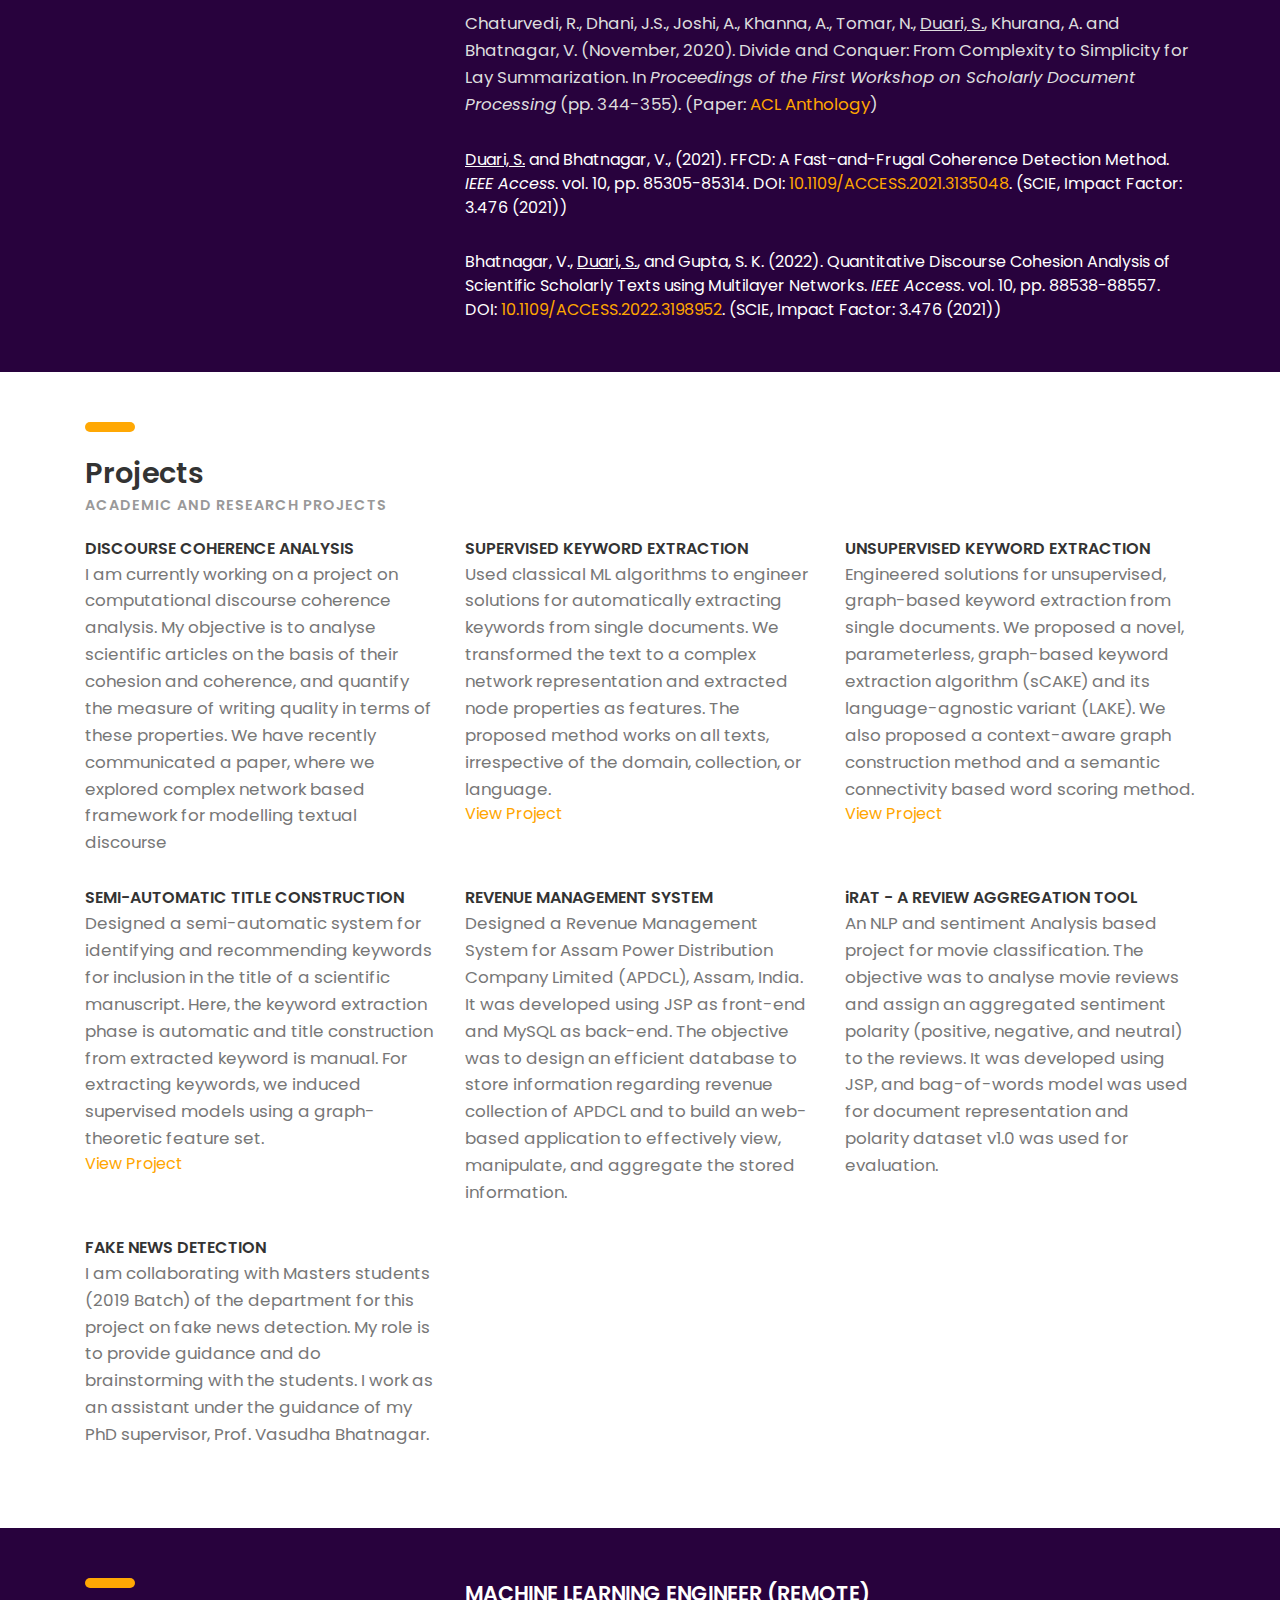
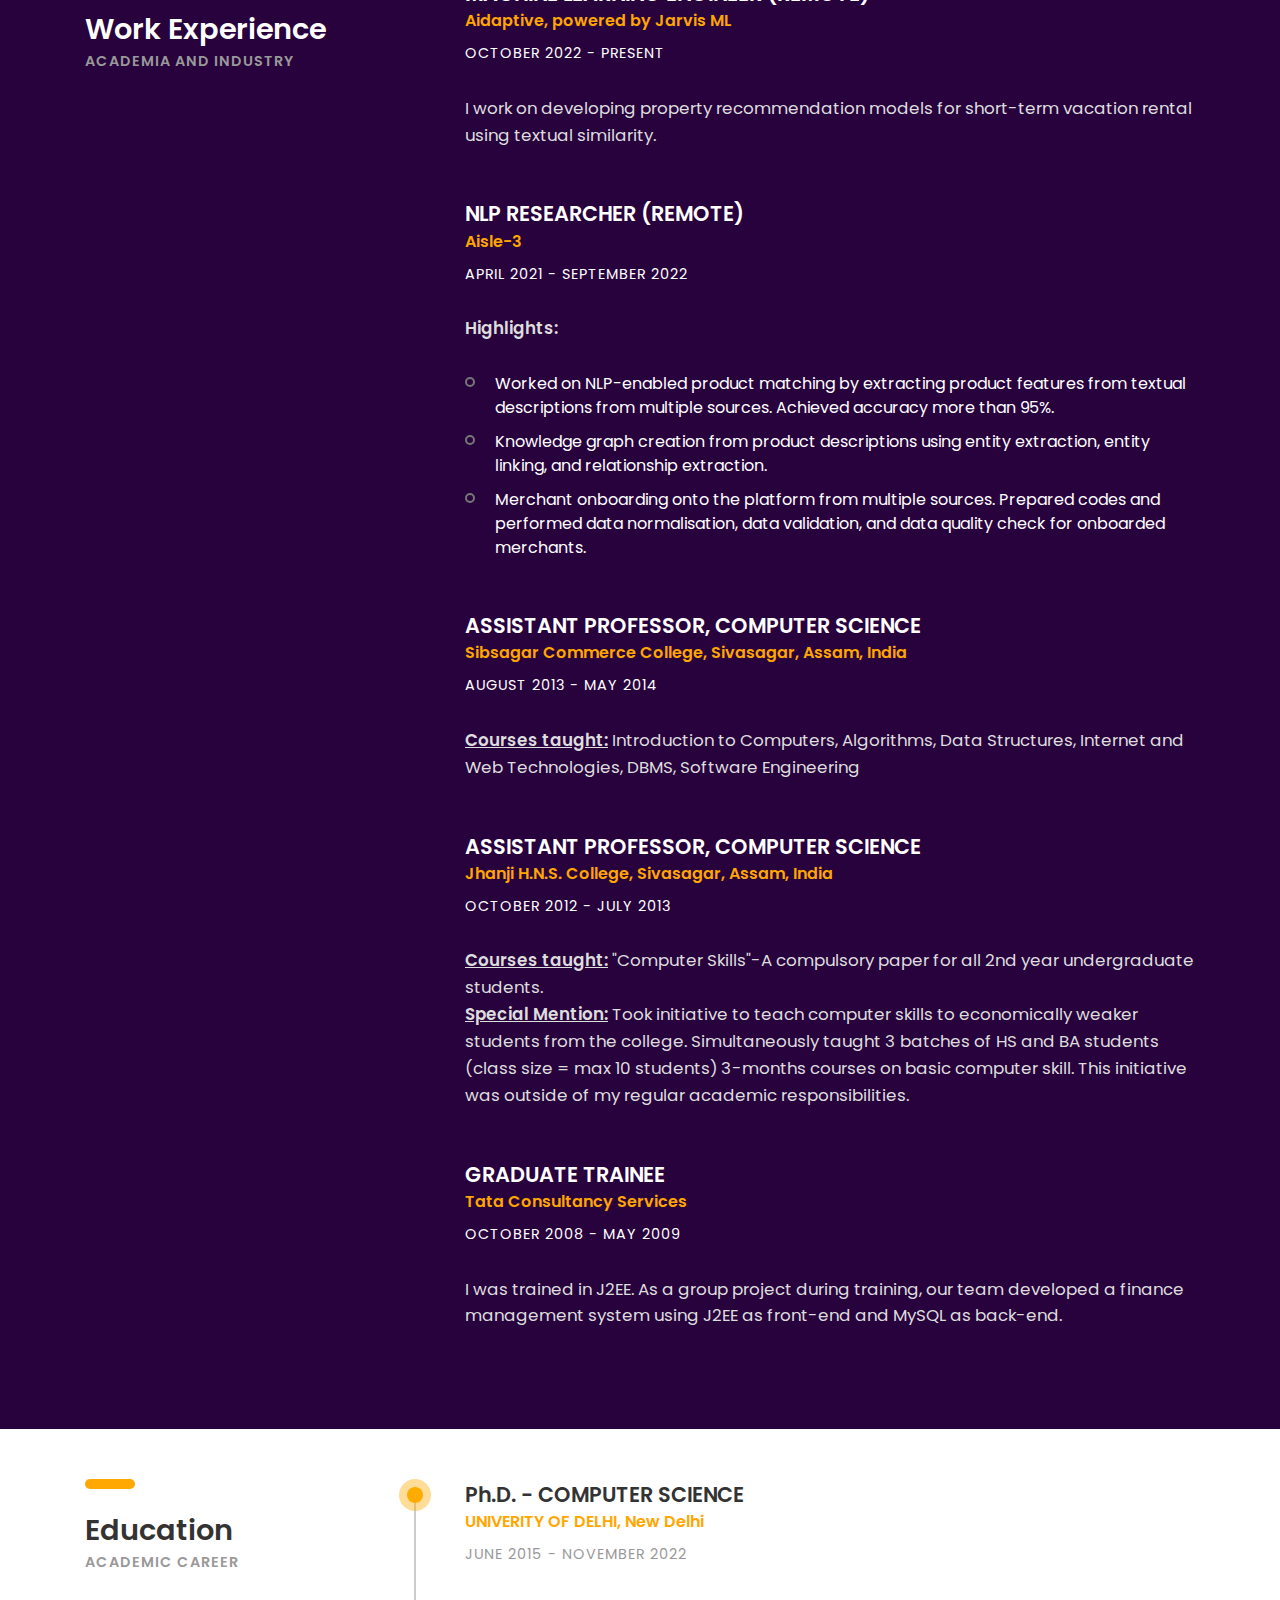
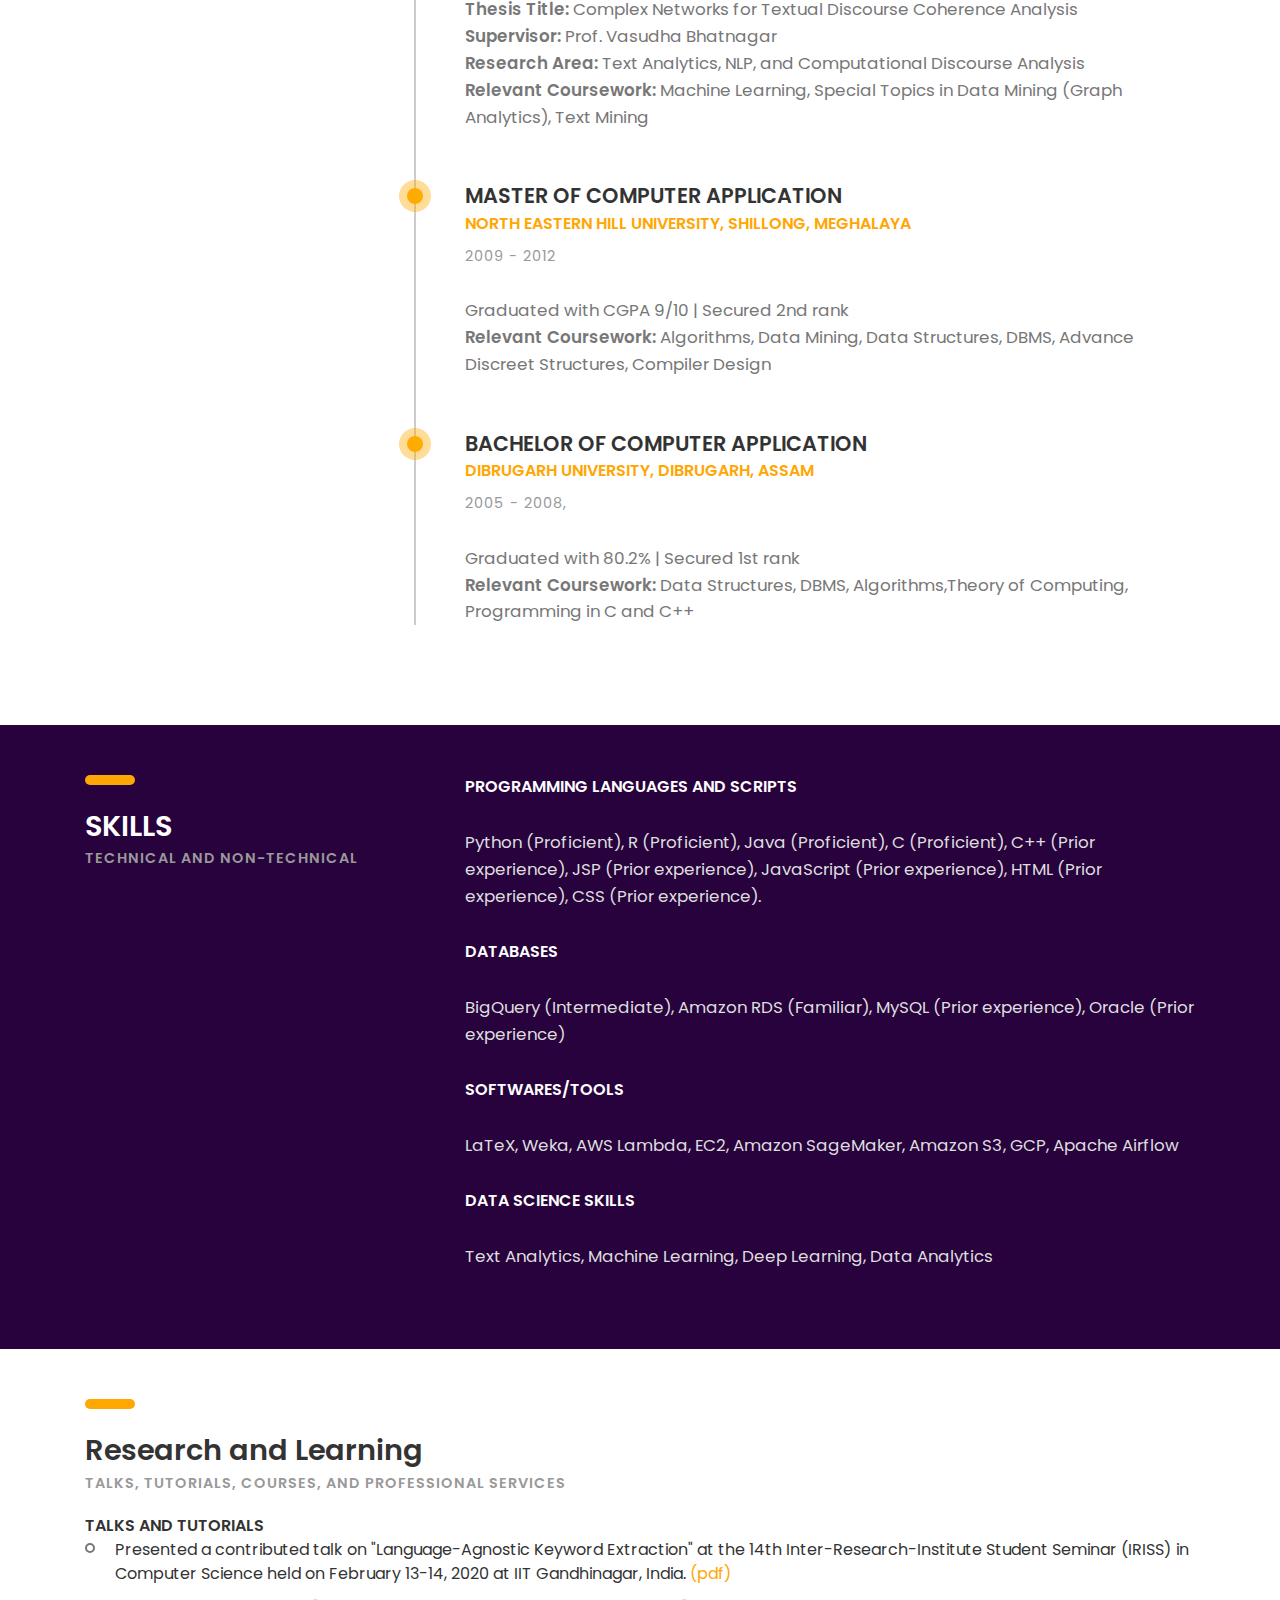
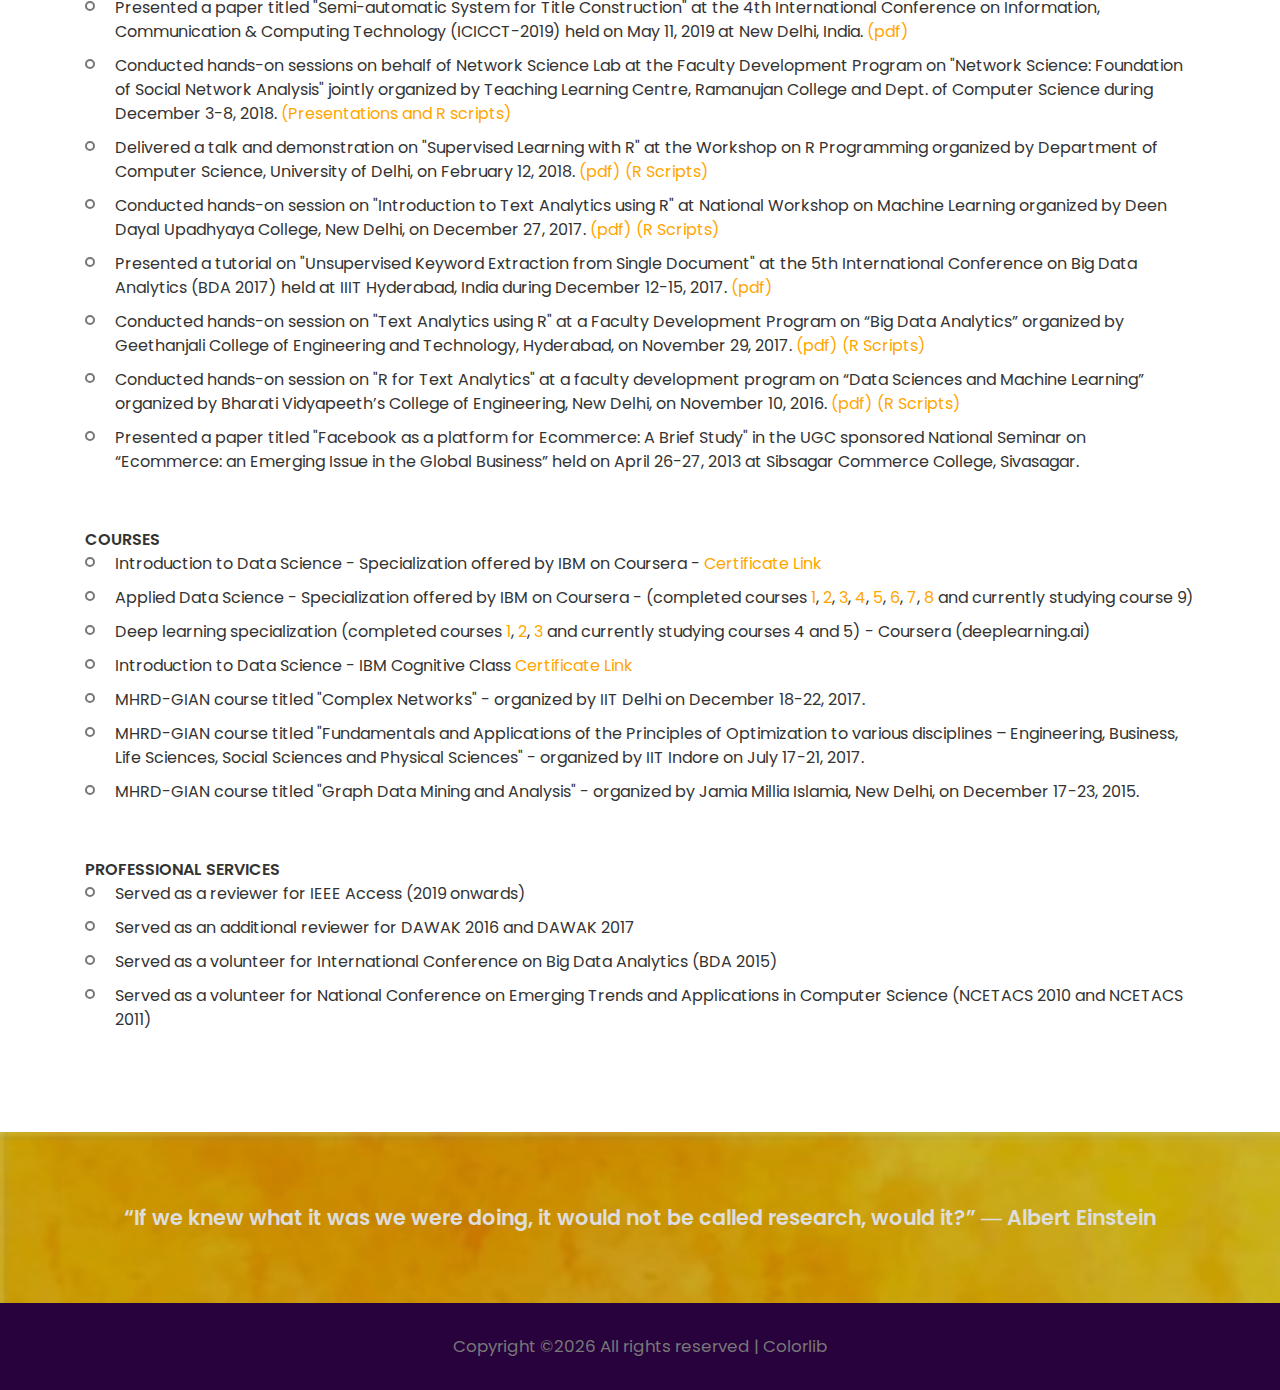
==== commit ccd33f0f: "Update index.html" ====
--- a/index.html
+++ b/index.html
@@ -47,6 +47,7 @@
 							<li><a href="https://scholar.google.co.in/citations?user=XP0MTwIAAAAJ&hl=en&oi=ao"><i><img src="images/gs-logo.png" alt=""/></i></a></li>
 							<li><a href="https://www.linkedin.com/in/swagata-duari/"><i class="ion-social-linkedin"></i></a></li>
 							<li><a href="https://www.researchgate.net/profile/Swagata_Duari2"><i><img src="images/research-gate.png" alt=""/></i></a></li>
+							<li><a href="https://www.facebook.com/swagata.duari"><i class="ion-social-facebook"></i></a></li>
 						</ul>
 					</div><!-- intro -->
 				</div><!-- col-sm-8 -->
@@ -65,29 +66,71 @@
 	<section class="about-section section">
 		<div class="container">
 			<div class="row">
-				<div class="col-md-12 col-sm-12">
+				<table style="width:100%">
+				<tr>
+				<td><div class="col-sm-8">
 					<div class="heading">
 						<h3><b>About me</b></h3>
 						<h6 class="font-lite-black"><b></b></h6>
 					</div>
-				</div><!-- col-md-->
-				
-				<div class="col-md-12 col-sm-12">
-					<p class="margin-b-30" style="text-align:left;">I am a <b>Machine Learning Engineer</b> specializing in NLP, with 4+ years of experience developing and deploying impactful solutions for e-commerce and the short-term vacation rental industry. My expertise spans the entire ML pipeline, from research and exploratory data analysis (EDA) to model implementation, production deployment, and ongoing maintenance.  I have a proven track record of building recommendation systems, search query expansion, and predictive merchandising solutions. </p>
-
-					<p class="margin-b-30">	My academic foundation includes a Ph.D. in Computer Science from the University of Delhi, where my thesis focused on <i>"Complex Networks for Textual Discourse Coherence Analysis."</i>  My research interests encompass Text Analytics, Natural Language Processing (NLP), Graph Analytics, and Machine Learning.</p>
-												
-					<p class="margin-b-30">My experience includes building text similarity-based recommendation models, contextual search query expansion, and predictive merchandising systems.  I hold a Ph.D. in Computer Science from the University of Delhi, with a thesis on "Complex Networks for Textual Discourse Coherence Analysis,"  and my research interests are centered around NLP, Graph Analytics, and Machine Learning.</p> 
-						
-					<p class="margin-b-30"><b>Key skills:</b> Python | R | MySQL | AWS | GCP | Airflow | NLP | Machine Learning | Data Science | Text Analytics</p>
-
-					<p class="margin-b-30">Apart from research, I enjoy reading fictions and classic novels, watching culinary and travel vlogs, and writing poems and short stories.</p>
-
-					<p>For more details, please <a href="https://docs.google.com/document/d/1NxIGAE79914uamc9zAKoz-FQP4APahaEou_grQdFjWY/export?format=pdf" class="font-yellow">download my CV</a>.</p>
-				</div>
-			
-			</div>
-				
+
+				</div><!-- col-sm-4 --></td>
+				<td style="padding:0 55px 0 0;"><p> </p></td>
+				<td><div class="col-sm-8">
+					<div class="heading">
+						<h3><b>Recent Updates</b></h3>
+					</div>
+				</div><!-- col-sm-4 --></td>
+				</tr>
+
+				<tr>
+				<td><div class="col-sm-12">
+					<p class="margin-b-30" style="text-align:left;">I am a Text Analytics and NLP Researcher, currently working as a ML Engineer at <a href="https://aidaptive.com/" class="font-yellow">Aidaptive, powered by Jarvis ML</a>. I have completed my Ph.D. degree from <a href="http://cs.du.ac.in/" class="font-yellow">Dept. of Computer Science</a>, <a href="http://du.ac.in" class="font-yellow">University of Delhi</a>, under the supervision of <a href="http://people.du.ac.in/~vbhatnagar/" class="font-yellow">Prof. Vasudha Bhatnagar</a>. During my Ph.D., I was a researcher at the <a href="http://people.du.ac.in/~vbhatnagar/NetworkScienceLab/NSLab.htm" class="font-yellow">Network Science Lab</a> lead by Prof. Bhatnagar. My research interests include Text Mining, Graph Analytics, Natural Language Processing, Machine Learning, and Discourse Analysis.</p>
+
+					<!--<p class="margin-b-30">The goal of my PhD work is to develop computational methods for automatic analysis of long documents for the purpose of quantitative and qualitative assessment. Recently I worked on the problem of Automatic Keyword Extraction, and proposed a novel, parameterless, graph-based keyword extraction algorithm and its language-agnostic variant. I have also worked on semi-automatic title construction and supervised keyword extraction using graph-theoretic methods. Currently, I am working on the problem of coherence analysis. I intend to apply complex network based techniques to quantify coherence of text documents.</p>-->
+
+
+					<p class="margin-b-30">In my free time, I enjoy reading fictions and classic novels, watching culinary and travel vlogs, and weaving SF&F worlds.</p>
+
+					<p>For more details, please <a href="https://docs.google.com/document/d/18GXI3bz4YTKmQ0t-w3q9WnqJ4L9rreQblveJZxcPjPU/export?format=pdf" class="font-yellow">download my CV</a>.</p>
+				</div><!-- col-sm-8 --></td>
+				<td style="padding:0 55px 0 0;"><p> </p></td>
+				<td><div class="col-md-12 col-sm-12">
+	  				<div class="experience margin-b-30" style="white-space:wrap">
+						<div id="image" style="display:inline;">
+							<img src="images/pin-clipart.png" style='height: 24px; width: 24px;'/>
+						</div>
+
+						<div id="texts" style="display:inline; white-space:wrap;"> 
+							<p style="display:inline;"><b>November 28, 2022:</b> Successfully defended my Ph.D. thesis titled <i>"Complex Networks for Textual Discourse Coherence Analysis"</i>.</p>
+						</div> <br/>
+
+						<div id="image" style="display:inline;">
+							<img src="images/pin-clipart.png" style='height: 24px; width: 24px;'/>
+						</div>
+
+						<div id="texts" style="display:inline; white-space:wrap;"> 
+							<p style="display:inline;"><b>June 22, 2020:</b> Presented my Pre-PhD seminar on proposed thesis title <i>"Complex Networks for Textual Discourse Coherence Analysis"</i>. Currently, I am in the process of drafting my thesis, which I intend to submit by the end of February, 2021.</p>
+						</div> <br/>
+
+						<div id="image" style="display:inline;">
+							<img src="images/pin-clipart.png" style='height: 24px; width: 24px;'/>
+						</div>
+
+						<div id="texts" style="display:inline; white-space:wrap;"> 
+							<p style="display:inline;"><b>June 04, 2020:</b> Communicated our work on discourse coherence analysis of scholarly articles. This work is currently under review.</p>
+						</div>
+
+
+						
+						<!--/ul-->
+         			</div><!-- section title-->
+				</div><!-- col-md--></td>
+				</tr>
+				</table>
+				
+				
+			</div><!-- row -->
 		</div><!-- container -->
 	</section><!-- about-section -->
 
@@ -220,14 +263,7 @@
 						<h4><b>MACHINE LEARNING ENGINEER (REMOTE)</b></h4>
 						<h5 class="font-yellow"><b>Aidaptive, powered by Jarvis ML</b></h5>
 						<h6 class="margin-t-10">OCTOBER 2022 - PRESENT</h6>
-						<p class="font-semi-white margin-tb-30">Working remotely in a US-based startup focused on building an autonomous intelligence platform for digital commerce and short-term vacation rental.
-							<ul class="list margin-b-30">
-								<li>Implemented text similarity-based recommendation models for short-term vacation rental and e-commerce customers, which improved revenue earned by nearly 40%.</li>	
-								<li>Developed contextual search query expansion for e-commerce customers. Built a named entity recognition (NER) model for detecting entities for e-commerce search queries.</li>
-								<li>Developed predictive merchandising for e-commerce and vacation rental management, including preparation of taxonomy for product/property categorization and predicting product/property category using that taxonomy.</li>
-								<li>Developed pipeline to generate alternate titles and summary for property listings for vacation rental management customers.</li>
-								<li>Perform exploratory data analysis, R&D and proof-of-concept, implementation and testing, deployment, and maintenance for each solution (ML model).</li>
-							</ul>
+						<p class="font-semi-white margin-tb-30">I work on developing property recommendation models for short-term vacation rental using textual similarity.
 						</p>
 					</div><!-- experience -->
 
@@ -235,12 +271,11 @@
 						<h4><b>NLP RESEARCHER (REMOTE)</b></h4>
 						<h5 class="font-yellow"><b>Aisle-3</b></h5>
 						<h6 class="margin-t-10">APRIL 2021 - SEPTEMBER 2022</h6>
-						<p class="font-semi-white margin-tb-30">Worked remotely in a UK-based AI commerce startup focused on crawling the internet and matching product data from various merchant sites to provide a single point-of-search to get the best deal available.
+						<p class="font-semi-white margin-tb-30"><b>Highlights:</b>
 							<ul class="list margin-b-30">
-								<li>Built a named entity recognition (NER) model for detecting entities from product titles and descriptions in the e-commerce domain. We used the NER model in several downstream tasks, including entity extraction for knowledge graph creation, cleaning of product names, and product searching and retrieval..</li>
-								<li>Worked on NLP-enabled product matching by extracting features from textual descriptions from multiple sources.</li>
-								<li>Worked on knowledge graph creation from product descriptions using entity extraction, entity linking, and relationship extraction.</li>
-								<li>Onboarded merchants onto the platform to enrich the quality and quantity of offers. Prepared codes and performed data normalization, validation, and quality checks for onboarded merchants.</li>
+								<li>Worked on NLP-enabled product matching by extracting product features from textual descriptions from multiple sources. Achieved accuracy more than 95%.</li>
+								<li>Knowledge graph creation from product descriptions using entity extraction, entity linking, and relationship extraction.</li>
+								<li>Merchant onboarding onto the platform from multiple sources. Prepared codes and performed data normalisation, data validation, and data quality check for onboarded merchants.</li>
 							</ul>
 						</p>
 					</div><!-- experience -->
@@ -257,7 +292,7 @@
 						<h5 class="font-yellow"><b>Jhanji H.N.S. College, Sivasagar, Assam, India</b></h5>
 						<h6 class="margin-t-10">OCTOBER 2012 - JULY 2013</h6>
 						<p class="font-semi-white margin-tb-30"><b><u>Courses taught:</b></u> "Computer Skills"-A compulsory paper for all 2nd year undergraduate students.</br>
-						<b><u>Special Mention:</b></u> Took initiative to teach computer skills to economically weaker students from the college. Simultaneously taught 3 batches of HS and Bachelor level students (class size = max 10 students) 3-months courses on basic computer skill. This initiative was outside of my regular academic responsibilities. </p>
+						<b><u>Special Mention:</b></u> Took initiative to teach computer skills to economically weaker students from the college. Simultaneously taught 3 batches of HS and BA students (class size = max 10 students) 3-months courses on basic computer skill. This initiative was outside of my regular academic responsibilities. </p>
 						
 					</div><!-- experience -->
 
@@ -310,7 +345,7 @@
 						<div class="education margin-b-50">
 							<h4><b>BACHELOR OF COMPUTER APPLICATION</b></h4>
 							<h5 class="font-yellow"><b>DIBRUGARH UNIVERSITY, DIBRUGARH, ASSAM</b></h5>
-							<h6 class="font-lite-black margin-t-10">2005 - 2008</h6>
+							<h6 class="font-lite-black margin-t-10">2005 - 2008, </h6>
 							<p class="margin-tb-30">Graduated with 80.2% | Secured 1st rank</br>
 										<b>Relevant Coursework:</b> Data Structures, DBMS, Algorithms,Theory of Computing, Programming in C and C++</p>
 						</div><!-- education -->
@@ -335,17 +370,20 @@
 				</div><!-- col-sm-4 -->
 				<div class="col-sm-8">
 					<h5 class="margin-tb-20"><b>PROGRAMMING LANGUAGES AND SCRIPTS</b></h5>
-					<p class="font-semi-white margin-tb-30">Python, R , Java (Prior experience), C/C++ (Prior
-					experience)</p>
+					<p class="font-semi-white margin-tb-30">Python (Proficient), R (Proficient), Java (Proficient), C (Proficient), C++ (Prior
+					experience), JSP (Prior experience), JavaScript (Prior experience), HTML (Prior
+					experience), CSS (Prior experience).</p>
 
 					<h5 class="margin-tb-20"><b>DATABASES</b></h5>
-					<p class="font-semi-white margin-tb-30">MySQL, BigQuery, Amazon RDS (Familiar), Oracle (Prior experience), PostgreSQL (Limited exposure)</p>
-
-					<h5 class="margin-tb-20"><b>CLOUD TOOLS AND PLATFORMS</b></h5>
-					<p class="font-semi-white margin-tb-30">AWS Lambda, EC2, Amazon SageMaker, Amazon S3, GCP, Apache Airflow</p>
+					<p class="font-semi-white margin-tb-30">BigQuery (Intermediate), Amazon RDS (Familiar), MySQL (Prior experience), Oracle (Prior experience)</p>
+
+										
+
+					<h5 class="margin-tb-20"><b>SOFTWARES/TOOLS</b></h5>
+					<p class="font-semi-white margin-tb-30">LaTeX, Weka, AWS Lambda, EC2, Amazon SageMaker, Amazon S3, GCP, Apache Airflow</p>
 
 					<h5 class="margin-tb-20"><b>DATA SCIENCE SKILLS</b></h5>
-					<p class="font-semi-white margin-tb-30">Machine Learning, Natural Language Processing, Deep Learning, Data Science, Text Analytics, Data Analytics</p>
+					<p class="font-semi-white margin-tb-30">Text Analytics, Machine Learning, Deep Learning, Data Analytics</p>
 				</div><!-- col-sm-8 -->
 			</div><!-- row -->
 		</div><!-- container -->
@@ -373,7 +411,7 @@
 			<div class="row">
 				<div class="col-md-12 col-sm-12">
 	  				<div class="experience margin-b-50">
-            			<h5 class="margin-tb-20"><b>TALKS AND TUTORIALS</b></h5>
+            					<h5 class="margin-tb-20"><b>TALKS AND TUTORIALS</b></h5>
 						<ul class="list margin-b-30">
 						<li>Presented a contributed talk on "Language-Agnostic Keyword Extraction" at the 14th Inter-Research-Institute Student Seminar (IRISS) in Computer Science 						held on February 13-14, 2020 at IIT Gandhinagar, India. <a href="https://drive.google.com/open?id=1lowP1t8vgYLv4iL13QObIQLhR7VxJueH" class="font-yellow" 						>(pdf)</a></li>
 
@@ -434,7 +472,7 @@
 	    					<li>Served as a volunteer for International Conference on Big Data Analytics (BDA 2015)</li>
 	    					<li>Served as a volunteer for National Conference on Emerging Trends and Applications in Computer Science (NCETACS 2010 and NCETACS 2011)</li>
 						</ul>	    
-         			</div><!-- section title-->
+         				</div><!-- section title-->
 				</div><!-- col-md-->
       			</div><!-- row-->
     		</div><!-- container-->
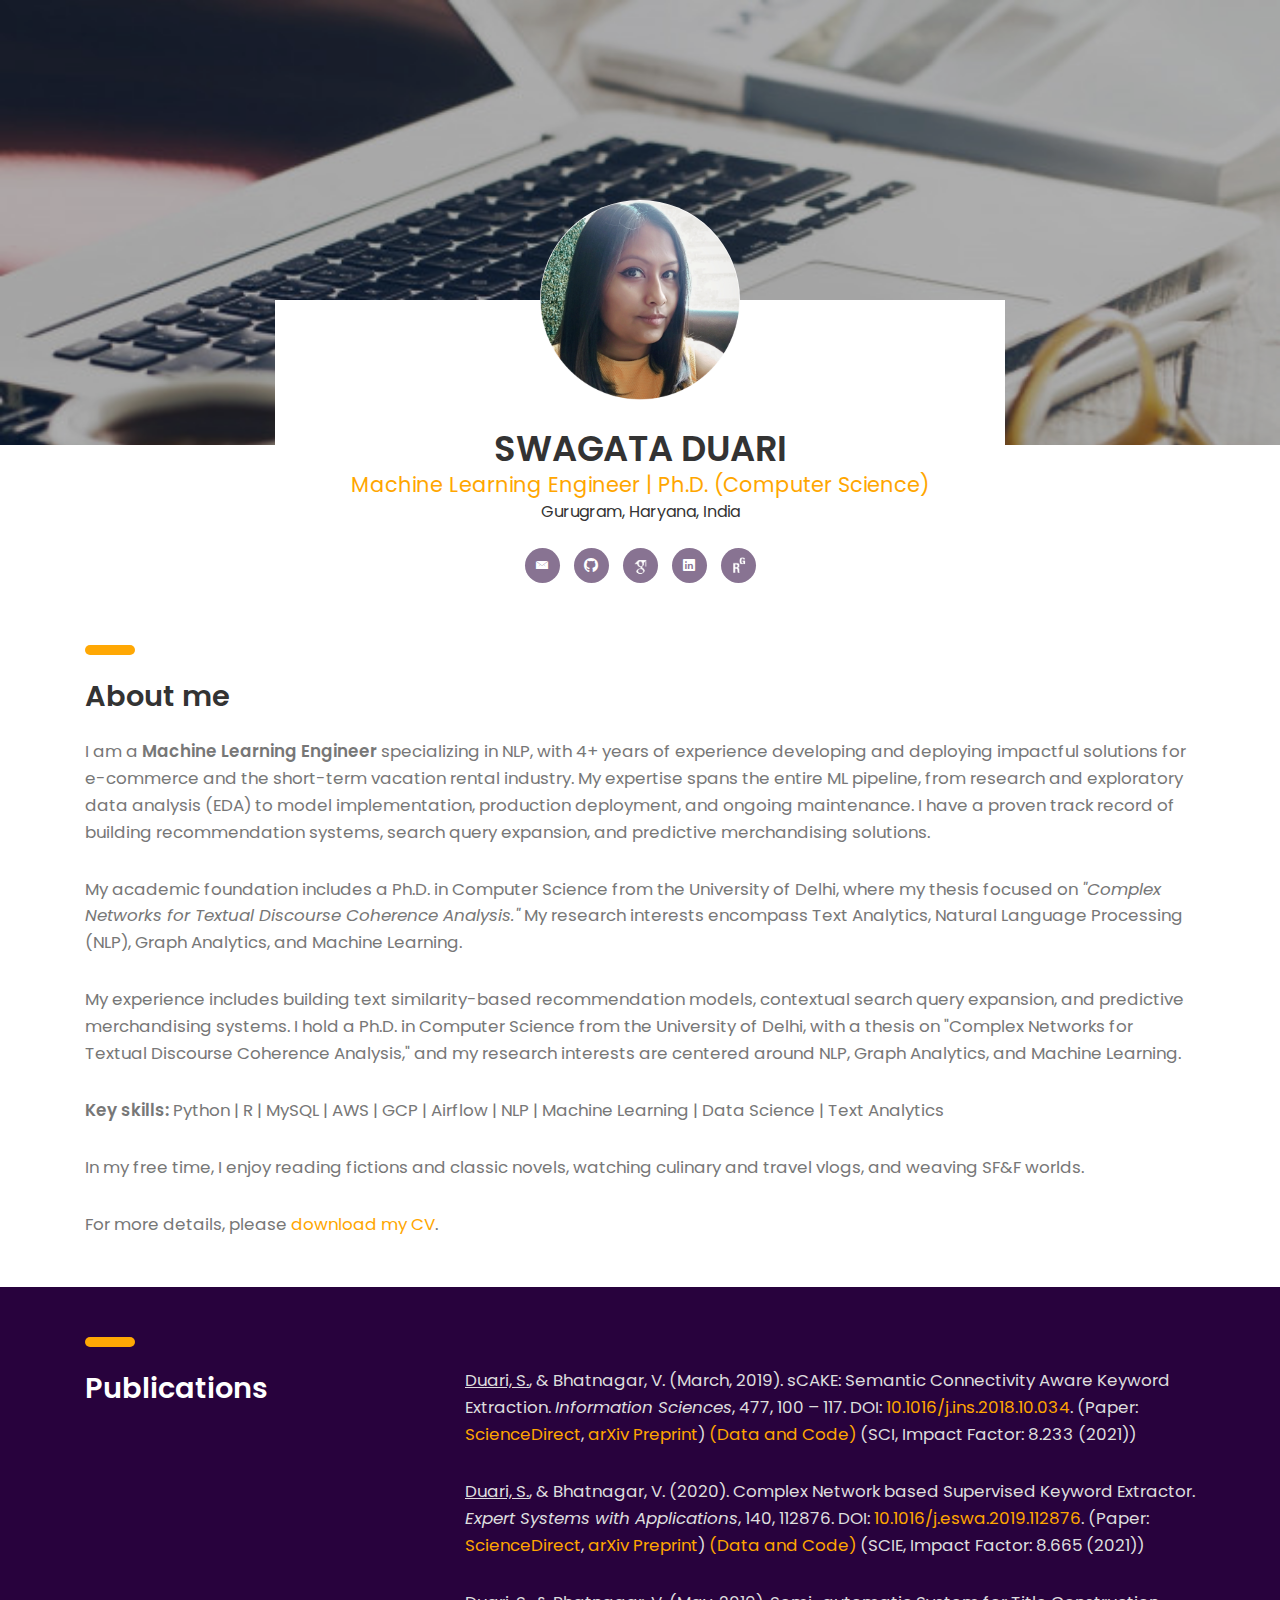
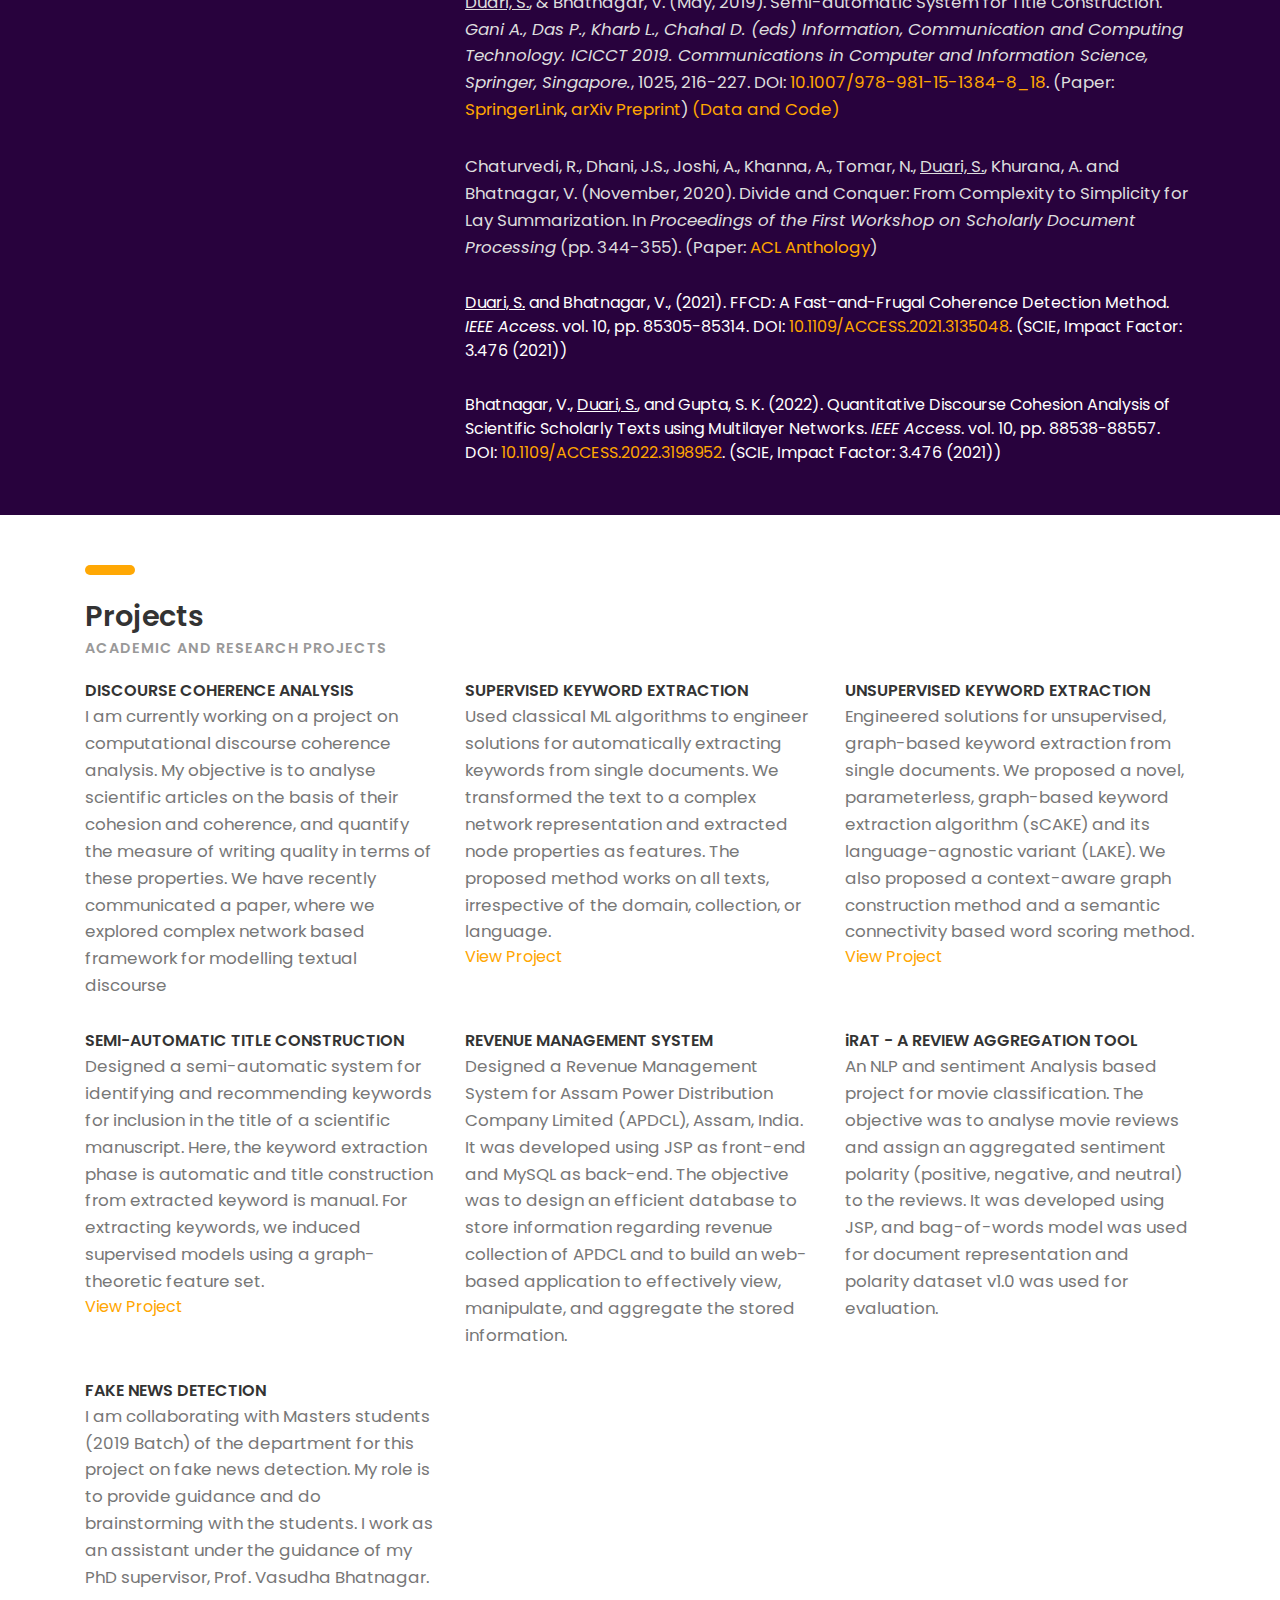
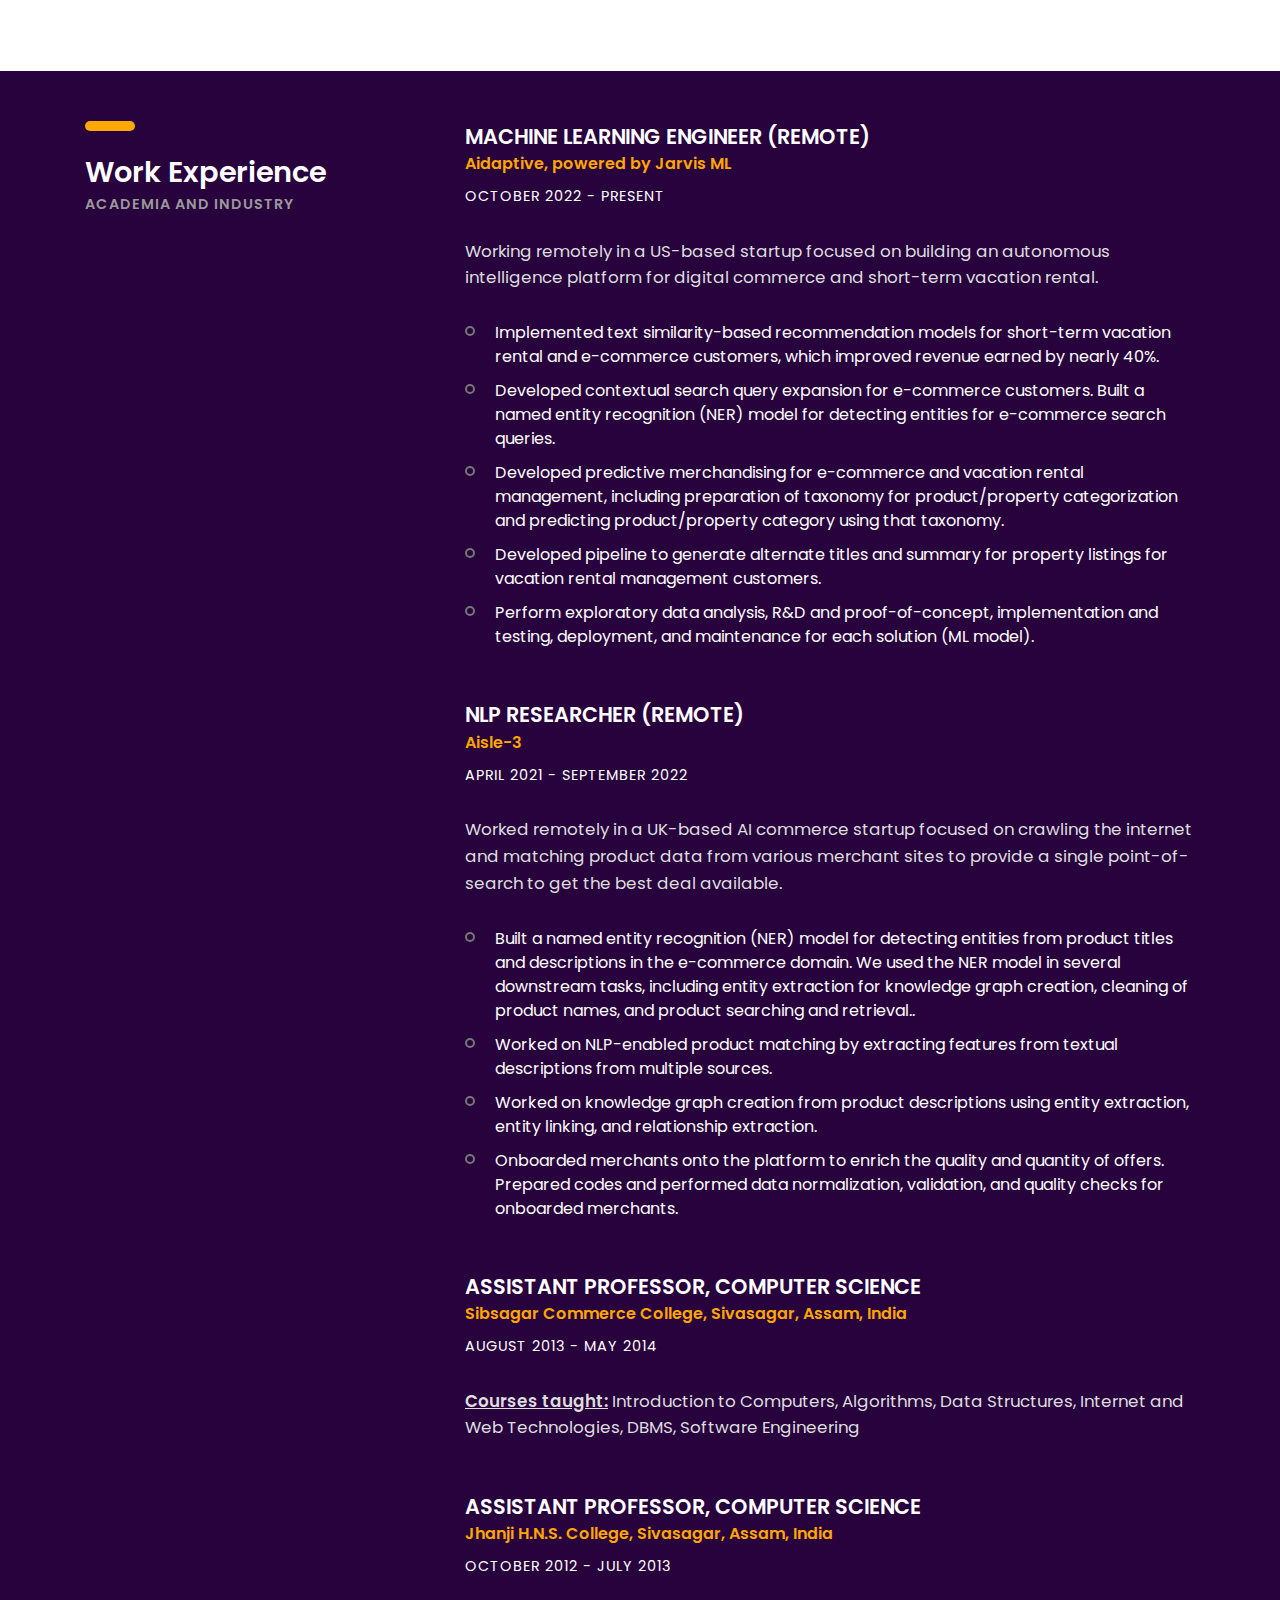
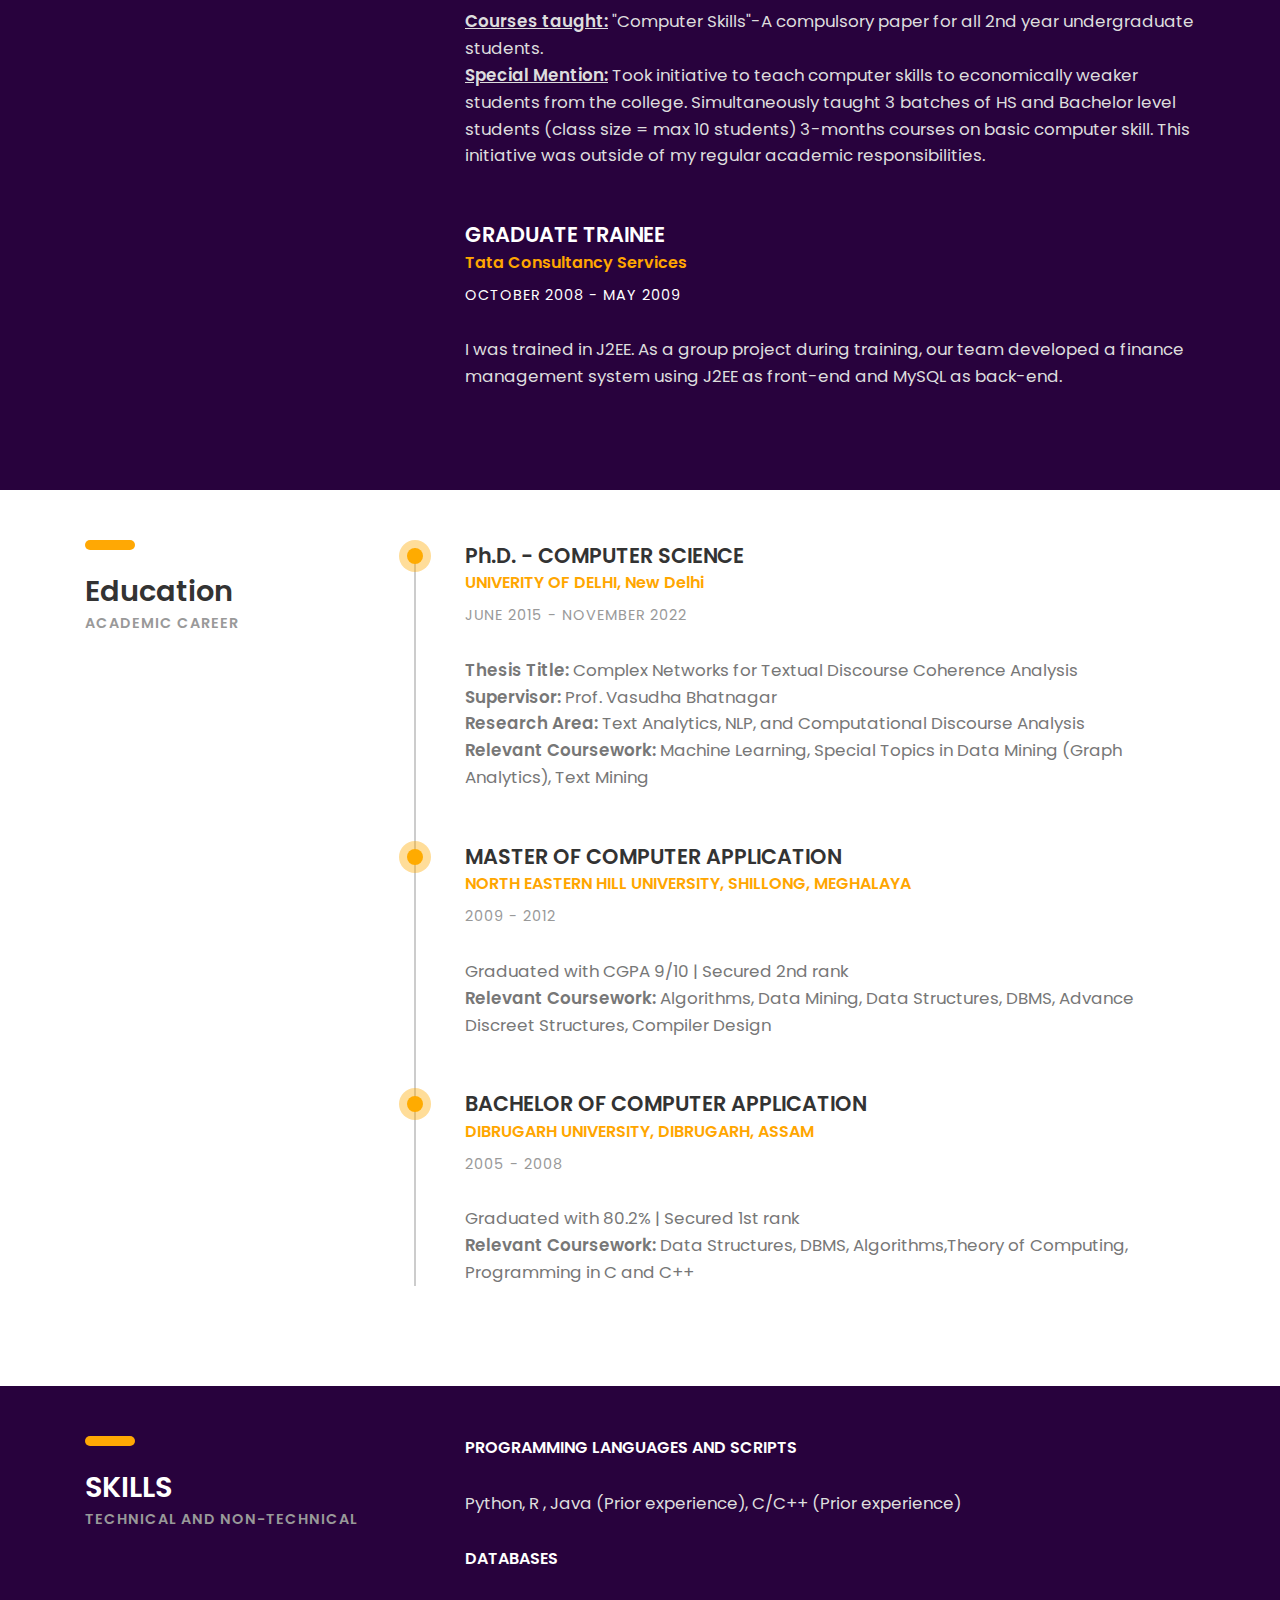
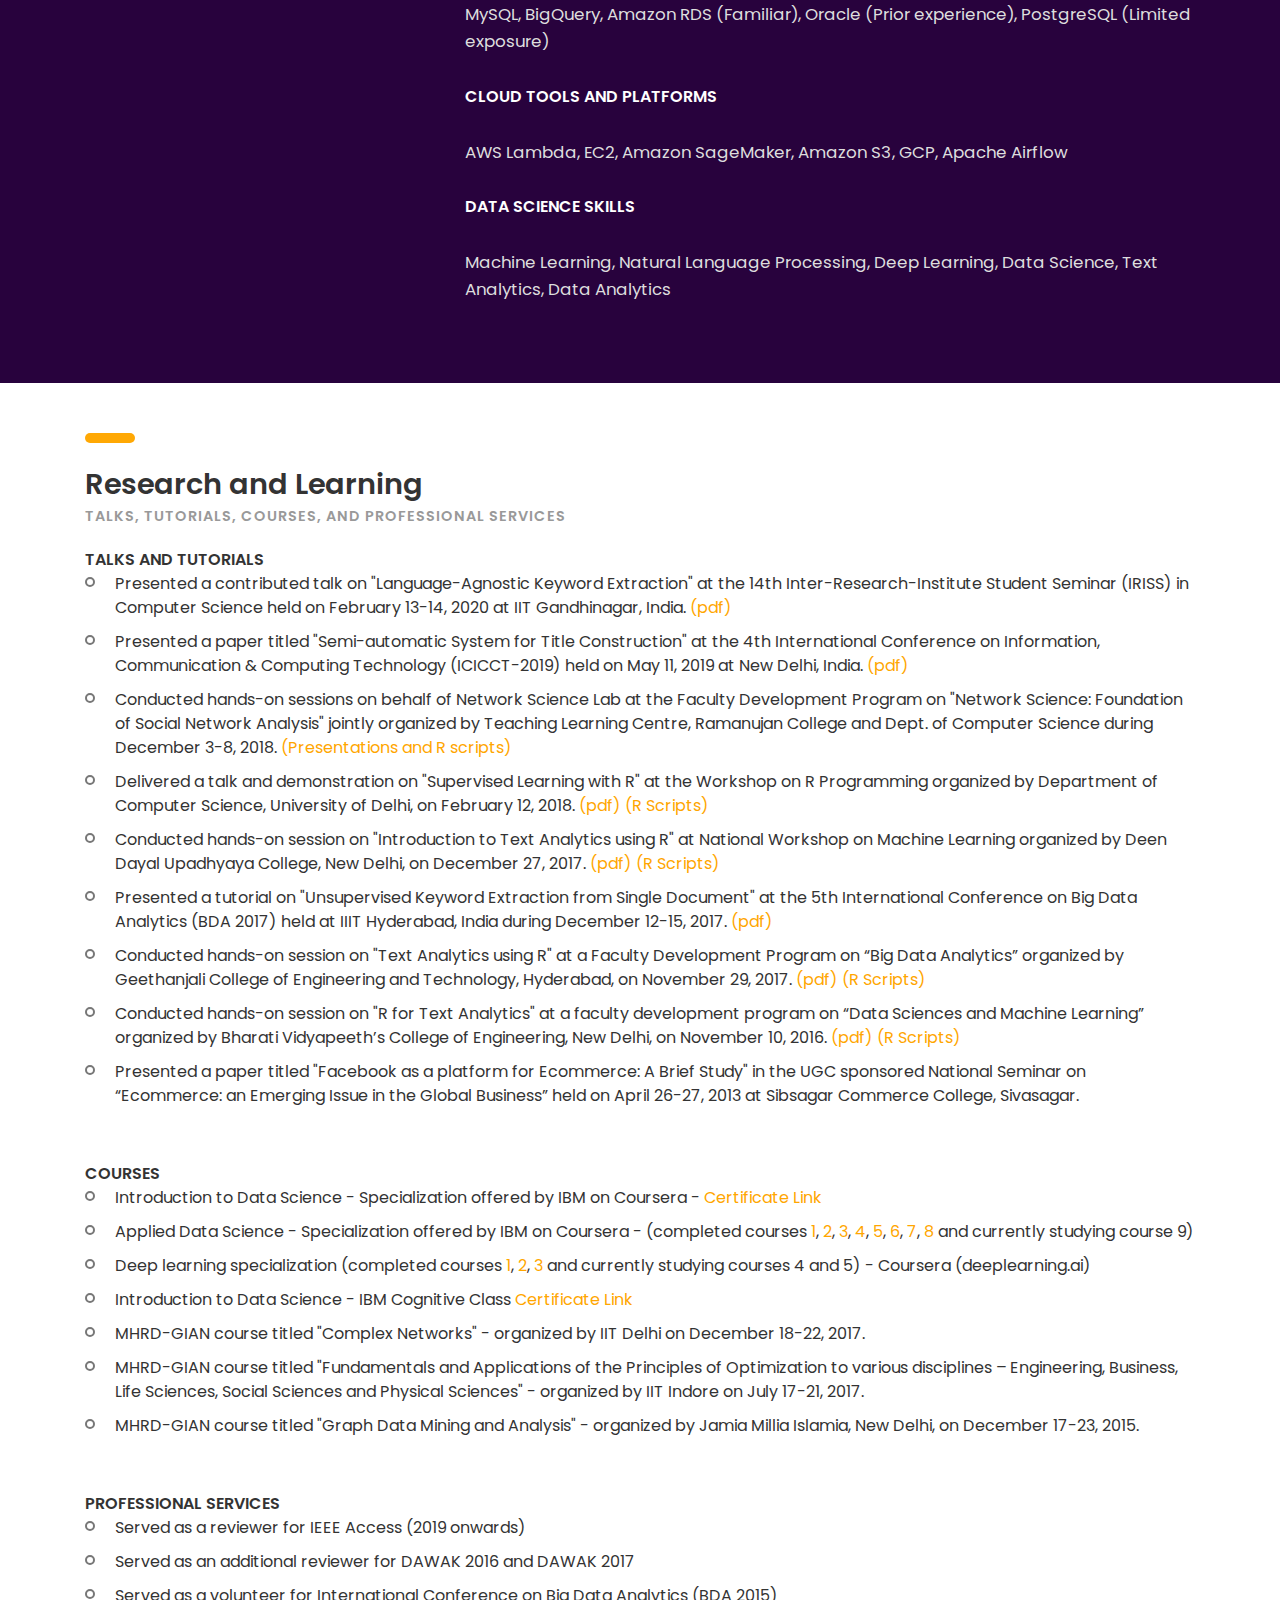
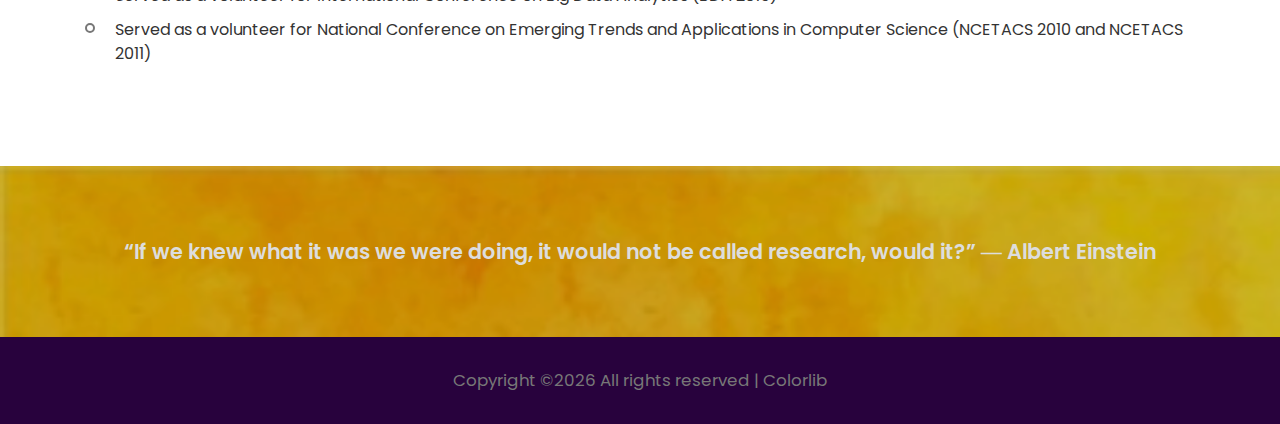
==== commit 20d8dc90: "Merge branch 'master' of https://github.com/SDuari/SDuari.github.io" ====
--- a/index.html
+++ b/index.html
@@ -47,7 +47,6 @@
 							<li><a href="https://scholar.google.co.in/citations?user=XP0MTwIAAAAJ&hl=en&oi=ao"><i><img src="images/gs-logo.png" alt=""/></i></a></li>
 							<li><a href="https://www.linkedin.com/in/swagata-duari/"><i class="ion-social-linkedin"></i></a></li>
 							<li><a href="https://www.researchgate.net/profile/Swagata_Duari2"><i><img src="images/research-gate.png" alt=""/></i></a></li>
-							<li><a href="https://www.facebook.com/swagata.duari"><i class="ion-social-facebook"></i></a></li>
 						</ul>
 					</div><!-- intro -->
 				</div><!-- col-sm-8 -->
@@ -66,71 +65,29 @@
 	<section class="about-section section">
 		<div class="container">
 			<div class="row">
-				<table style="width:100%">
-				<tr>
-				<td><div class="col-sm-8">
+				<div class="col-md-12 col-sm-12">
 					<div class="heading">
 						<h3><b>About me</b></h3>
 						<h6 class="font-lite-black"><b></b></h6>
 					</div>
-
-				</div><!-- col-sm-4 --></td>
-				<td style="padding:0 55px 0 0;"><p> </p></td>
-				<td><div class="col-sm-8">
-					<div class="heading">
-						<h3><b>Recent Updates</b></h3>
-					</div>
-				</div><!-- col-sm-4 --></td>
-				</tr>
-
-				<tr>
-				<td><div class="col-sm-12">
-					<p class="margin-b-30" style="text-align:left;">I am a Text Analytics and NLP Researcher, currently working as a ML Engineer at <a href="https://aidaptive.com/" class="font-yellow">Aidaptive, powered by Jarvis ML</a>. I have completed my Ph.D. degree from <a href="http://cs.du.ac.in/" class="font-yellow">Dept. of Computer Science</a>, <a href="http://du.ac.in" class="font-yellow">University of Delhi</a>, under the supervision of <a href="http://people.du.ac.in/~vbhatnagar/" class="font-yellow">Prof. Vasudha Bhatnagar</a>. During my Ph.D., I was a researcher at the <a href="http://people.du.ac.in/~vbhatnagar/NetworkScienceLab/NSLab.htm" class="font-yellow">Network Science Lab</a> lead by Prof. Bhatnagar. My research interests include Text Mining, Graph Analytics, Natural Language Processing, Machine Learning, and Discourse Analysis.</p>
-
-					<!--<p class="margin-b-30">The goal of my PhD work is to develop computational methods for automatic analysis of long documents for the purpose of quantitative and qualitative assessment. Recently I worked on the problem of Automatic Keyword Extraction, and proposed a novel, parameterless, graph-based keyword extraction algorithm and its language-agnostic variant. I have also worked on semi-automatic title construction and supervised keyword extraction using graph-theoretic methods. Currently, I am working on the problem of coherence analysis. I intend to apply complex network based techniques to quantify coherence of text documents.</p>-->
-
+				</div><!-- col-md-->
+				
+				<div class="col-md-12 col-sm-12">
+					<p class="margin-b-30" style="text-align:left;">I am a <b>Machine Learning Engineer</b> specializing in NLP, with 4+ years of experience developing and deploying impactful solutions for e-commerce and the short-term vacation rental industry. My expertise spans the entire ML pipeline, from research and exploratory data analysis (EDA) to model implementation, production deployment, and ongoing maintenance.  I have a proven track record of building recommendation systems, search query expansion, and predictive merchandising solutions. </p>
+
+					<p class="margin-b-30">	My academic foundation includes a Ph.D. in Computer Science from the University of Delhi, where my thesis focused on <i>"Complex Networks for Textual Discourse Coherence Analysis."</i>  My research interests encompass Text Analytics, Natural Language Processing (NLP), Graph Analytics, and Machine Learning.</p>
+												
+					<p class="margin-b-30">My experience includes building text similarity-based recommendation models, contextual search query expansion, and predictive merchandising systems.  I hold a Ph.D. in Computer Science from the University of Delhi, with a thesis on "Complex Networks for Textual Discourse Coherence Analysis,"  and my research interests are centered around NLP, Graph Analytics, and Machine Learning.</p> 
+						
+					<p class="margin-b-30"><b>Key skills:</b> Python | R | MySQL | AWS | GCP | Airflow | NLP | Machine Learning | Data Science | Text Analytics</p>
 
 					<p class="margin-b-30">In my free time, I enjoy reading fictions and classic novels, watching culinary and travel vlogs, and weaving SF&F worlds.</p>
 
-					<p>For more details, please <a href="https://docs.google.com/document/d/18GXI3bz4YTKmQ0t-w3q9WnqJ4L9rreQblveJZxcPjPU/export?format=pdf" class="font-yellow">download my CV</a>.</p>
-				</div><!-- col-sm-8 --></td>
-				<td style="padding:0 55px 0 0;"><p> </p></td>
-				<td><div class="col-md-12 col-sm-12">
-	  				<div class="experience margin-b-30" style="white-space:wrap">
-						<div id="image" style="display:inline;">
-							<img src="images/pin-clipart.png" style='height: 24px; width: 24px;'/>
-						</div>
-
-						<div id="texts" style="display:inline; white-space:wrap;"> 
-							<p style="display:inline;"><b>November 28, 2022:</b> Successfully defended my Ph.D. thesis titled <i>"Complex Networks for Textual Discourse Coherence Analysis"</i>.</p>
-						</div> <br/>
-
-						<div id="image" style="display:inline;">
-							<img src="images/pin-clipart.png" style='height: 24px; width: 24px;'/>
-						</div>
-
-						<div id="texts" style="display:inline; white-space:wrap;"> 
-							<p style="display:inline;"><b>June 22, 2020:</b> Presented my Pre-PhD seminar on proposed thesis title <i>"Complex Networks for Textual Discourse Coherence Analysis"</i>. Currently, I am in the process of drafting my thesis, which I intend to submit by the end of February, 2021.</p>
-						</div> <br/>
-
-						<div id="image" style="display:inline;">
-							<img src="images/pin-clipart.png" style='height: 24px; width: 24px;'/>
-						</div>
-
-						<div id="texts" style="display:inline; white-space:wrap;"> 
-							<p style="display:inline;"><b>June 04, 2020:</b> Communicated our work on discourse coherence analysis of scholarly articles. This work is currently under review.</p>
-						</div>
-
-
-						
-						<!--/ul-->
-         			</div><!-- section title-->
-				</div><!-- col-md--></td>
-				</tr>
-				</table>
-				
-				
-			</div><!-- row -->
+					<p>For more details, please <a href="https://docs.google.com/document/d/1NxIGAE79914uamc9zAKoz-FQP4APahaEou_grQdFjWY/export?format=pdf" class="font-yellow">download my CV</a>.</p>
+				</div>
+			
+			</div>
+				
 		</div><!-- container -->
 	</section><!-- about-section -->
 
@@ -263,7 +220,14 @@
 						<h4><b>MACHINE LEARNING ENGINEER (REMOTE)</b></h4>
 						<h5 class="font-yellow"><b>Aidaptive, powered by Jarvis ML</b></h5>
 						<h6 class="margin-t-10">OCTOBER 2022 - PRESENT</h6>
-						<p class="font-semi-white margin-tb-30">I work on developing property recommendation models for short-term vacation rental using textual similarity.
+						<p class="font-semi-white margin-tb-30">Working remotely in a US-based startup focused on building an autonomous intelligence platform for digital commerce and short-term vacation rental.
+							<ul class="list margin-b-30">
+								<li>Implemented text similarity-based recommendation models for short-term vacation rental and e-commerce customers, which improved revenue earned by nearly 40%.</li>	
+								<li>Developed contextual search query expansion for e-commerce customers. Built a named entity recognition (NER) model for detecting entities for e-commerce search queries.</li>
+								<li>Developed predictive merchandising for e-commerce and vacation rental management, including preparation of taxonomy for product/property categorization and predicting product/property category using that taxonomy.</li>
+								<li>Developed pipeline to generate alternate titles and summary for property listings for vacation rental management customers.</li>
+								<li>Perform exploratory data analysis, R&D and proof-of-concept, implementation and testing, deployment, and maintenance for each solution (ML model).</li>
+							</ul>
 						</p>
 					</div><!-- experience -->
 
@@ -271,11 +235,12 @@
 						<h4><b>NLP RESEARCHER (REMOTE)</b></h4>
 						<h5 class="font-yellow"><b>Aisle-3</b></h5>
 						<h6 class="margin-t-10">APRIL 2021 - SEPTEMBER 2022</h6>
-						<p class="font-semi-white margin-tb-30"><b>Highlights:</b>
+						<p class="font-semi-white margin-tb-30">Worked remotely in a UK-based AI commerce startup focused on crawling the internet and matching product data from various merchant sites to provide a single point-of-search to get the best deal available.
 							<ul class="list margin-b-30">
-								<li>Worked on NLP-enabled product matching by extracting product features from textual descriptions from multiple sources. Achieved accuracy more than 95%.</li>
-								<li>Knowledge graph creation from product descriptions using entity extraction, entity linking, and relationship extraction.</li>
-								<li>Merchant onboarding onto the platform from multiple sources. Prepared codes and performed data normalisation, data validation, and data quality check for onboarded merchants.</li>
+								<li>Built a named entity recognition (NER) model for detecting entities from product titles and descriptions in the e-commerce domain. We used the NER model in several downstream tasks, including entity extraction for knowledge graph creation, cleaning of product names, and product searching and retrieval..</li>
+								<li>Worked on NLP-enabled product matching by extracting features from textual descriptions from multiple sources.</li>
+								<li>Worked on knowledge graph creation from product descriptions using entity extraction, entity linking, and relationship extraction.</li>
+								<li>Onboarded merchants onto the platform to enrich the quality and quantity of offers. Prepared codes and performed data normalization, validation, and quality checks for onboarded merchants.</li>
 							</ul>
 						</p>
 					</div><!-- experience -->
@@ -292,7 +257,7 @@
 						<h5 class="font-yellow"><b>Jhanji H.N.S. College, Sivasagar, Assam, India</b></h5>
 						<h6 class="margin-t-10">OCTOBER 2012 - JULY 2013</h6>
 						<p class="font-semi-white margin-tb-30"><b><u>Courses taught:</b></u> "Computer Skills"-A compulsory paper for all 2nd year undergraduate students.</br>
-						<b><u>Special Mention:</b></u> Took initiative to teach computer skills to economically weaker students from the college. Simultaneously taught 3 batches of HS and BA students (class size = max 10 students) 3-months courses on basic computer skill. This initiative was outside of my regular academic responsibilities. </p>
+						<b><u>Special Mention:</b></u> Took initiative to teach computer skills to economically weaker students from the college. Simultaneously taught 3 batches of HS and Bachelor level students (class size = max 10 students) 3-months courses on basic computer skill. This initiative was outside of my regular academic responsibilities. </p>
 						
 					</div><!-- experience -->
 
@@ -345,7 +310,7 @@
 						<div class="education margin-b-50">
 							<h4><b>BACHELOR OF COMPUTER APPLICATION</b></h4>
 							<h5 class="font-yellow"><b>DIBRUGARH UNIVERSITY, DIBRUGARH, ASSAM</b></h5>
-							<h6 class="font-lite-black margin-t-10">2005 - 2008, </h6>
+							<h6 class="font-lite-black margin-t-10">2005 - 2008</h6>
 							<p class="margin-tb-30">Graduated with 80.2% | Secured 1st rank</br>
 										<b>Relevant Coursework:</b> Data Structures, DBMS, Algorithms,Theory of Computing, Programming in C and C++</p>
 						</div><!-- education -->
@@ -370,20 +335,17 @@
 				</div><!-- col-sm-4 -->
 				<div class="col-sm-8">
 					<h5 class="margin-tb-20"><b>PROGRAMMING LANGUAGES AND SCRIPTS</b></h5>
-					<p class="font-semi-white margin-tb-30">Python (Proficient), R (Proficient), Java (Proficient), C (Proficient), C++ (Prior
-					experience), JSP (Prior experience), JavaScript (Prior experience), HTML (Prior
-					experience), CSS (Prior experience).</p>
+					<p class="font-semi-white margin-tb-30">Python, R , Java (Prior experience), C/C++ (Prior
+					experience)</p>
 
 					<h5 class="margin-tb-20"><b>DATABASES</b></h5>
-					<p class="font-semi-white margin-tb-30">BigQuery (Intermediate), Amazon RDS (Familiar), MySQL (Prior experience), Oracle (Prior experience)</p>
-
-										
-
-					<h5 class="margin-tb-20"><b>SOFTWARES/TOOLS</b></h5>
-					<p class="font-semi-white margin-tb-30">LaTeX, Weka, AWS Lambda, EC2, Amazon SageMaker, Amazon S3, GCP, Apache Airflow</p>
+					<p class="font-semi-white margin-tb-30">MySQL, BigQuery, Amazon RDS (Familiar), Oracle (Prior experience), PostgreSQL (Limited exposure)</p>
+
+					<h5 class="margin-tb-20"><b>CLOUD TOOLS AND PLATFORMS</b></h5>
+					<p class="font-semi-white margin-tb-30">AWS Lambda, EC2, Amazon SageMaker, Amazon S3, GCP, Apache Airflow</p>
 
 					<h5 class="margin-tb-20"><b>DATA SCIENCE SKILLS</b></h5>
-					<p class="font-semi-white margin-tb-30">Text Analytics, Machine Learning, Deep Learning, Data Analytics</p>
+					<p class="font-semi-white margin-tb-30">Machine Learning, Natural Language Processing, Deep Learning, Data Science, Text Analytics, Data Analytics</p>
 				</div><!-- col-sm-8 -->
 			</div><!-- row -->
 		</div><!-- container -->
@@ -411,7 +373,7 @@
 			<div class="row">
 				<div class="col-md-12 col-sm-12">
 	  				<div class="experience margin-b-50">
-            					<h5 class="margin-tb-20"><b>TALKS AND TUTORIALS</b></h5>
+            			<h5 class="margin-tb-20"><b>TALKS AND TUTORIALS</b></h5>
 						<ul class="list margin-b-30">
 						<li>Presented a contributed talk on "Language-Agnostic Keyword Extraction" at the 14th Inter-Research-Institute Student Seminar (IRISS) in Computer Science 						held on February 13-14, 2020 at IIT Gandhinagar, India. <a href="https://drive.google.com/open?id=1lowP1t8vgYLv4iL13QObIQLhR7VxJueH" class="font-yellow" 						>(pdf)</a></li>
 
@@ -472,7 +434,7 @@
 	    					<li>Served as a volunteer for International Conference on Big Data Analytics (BDA 2015)</li>
 	    					<li>Served as a volunteer for National Conference on Emerging Trends and Applications in Computer Science (NCETACS 2010 and NCETACS 2011)</li>
 						</ul>	    
-         				</div><!-- section title-->
+         			</div><!-- section title-->
 				</div><!-- col-md-->
       			</div><!-- row-->
     		</div><!-- container-->
